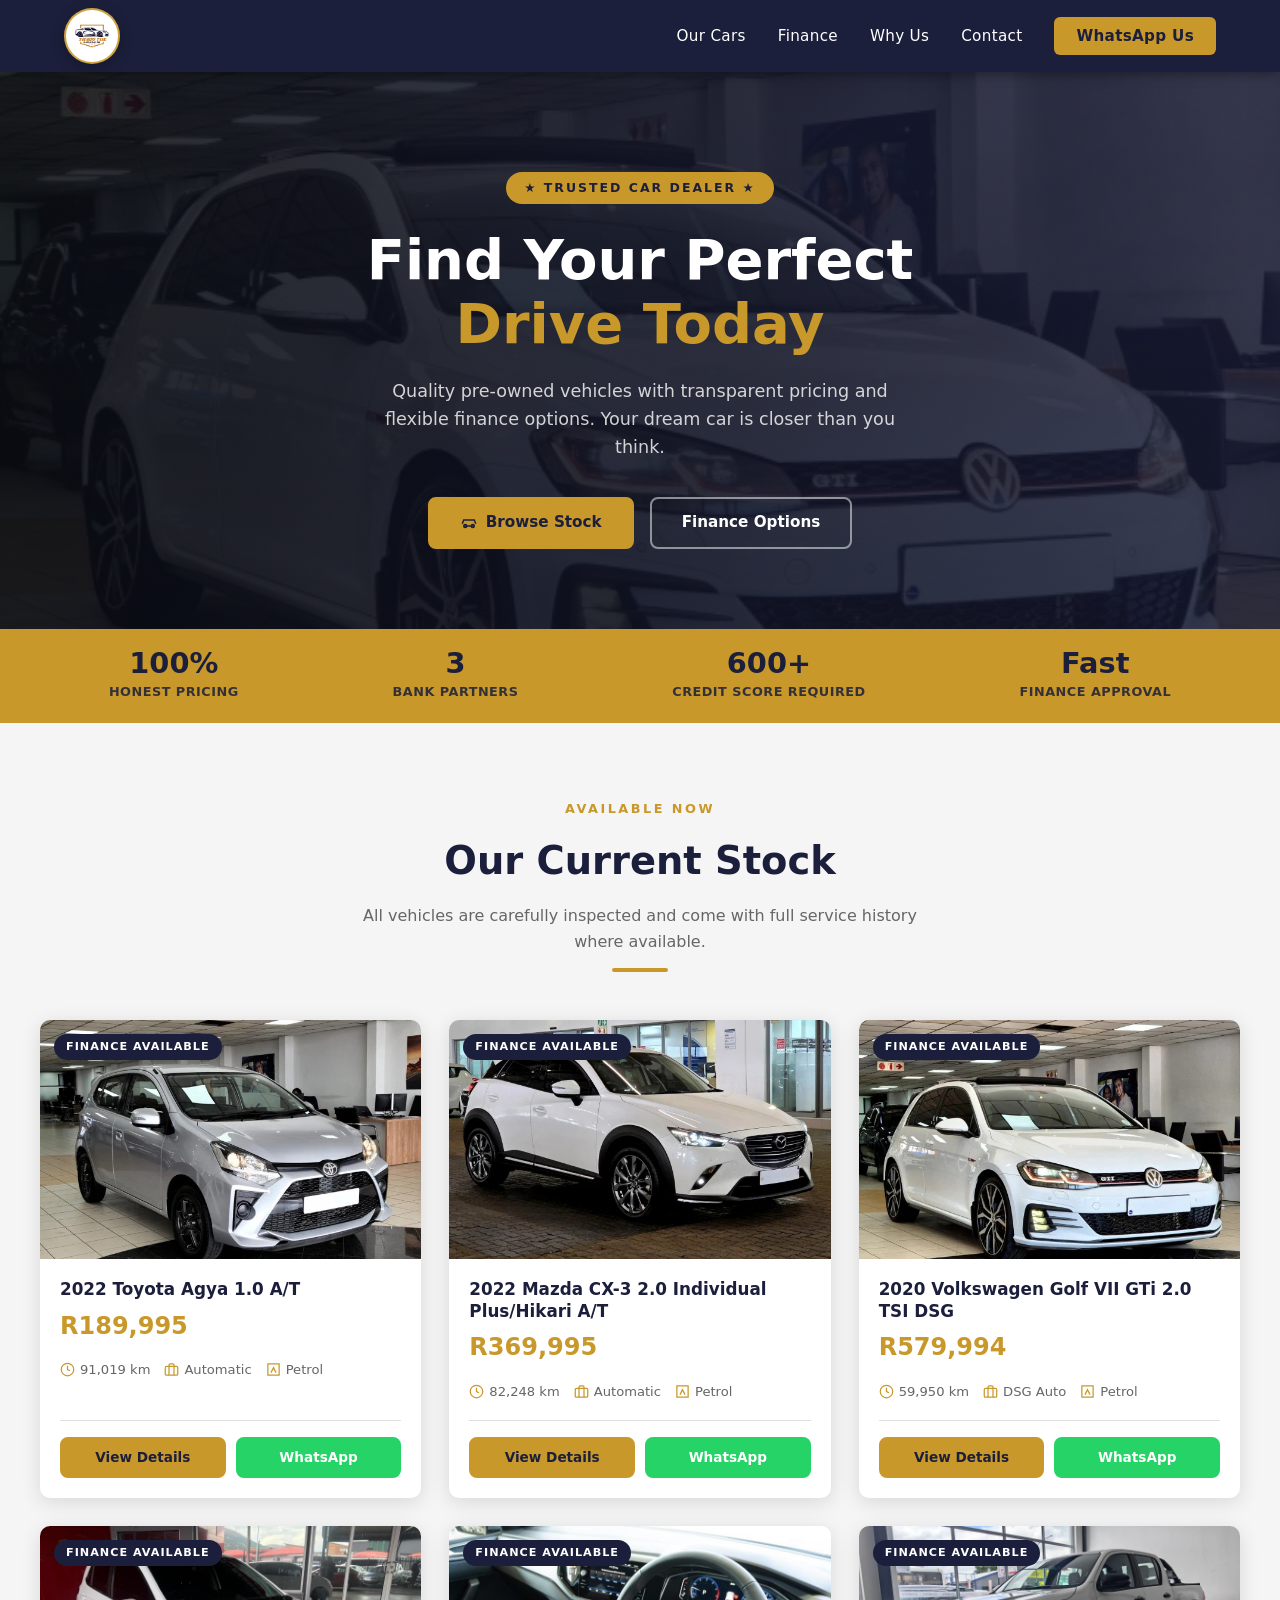
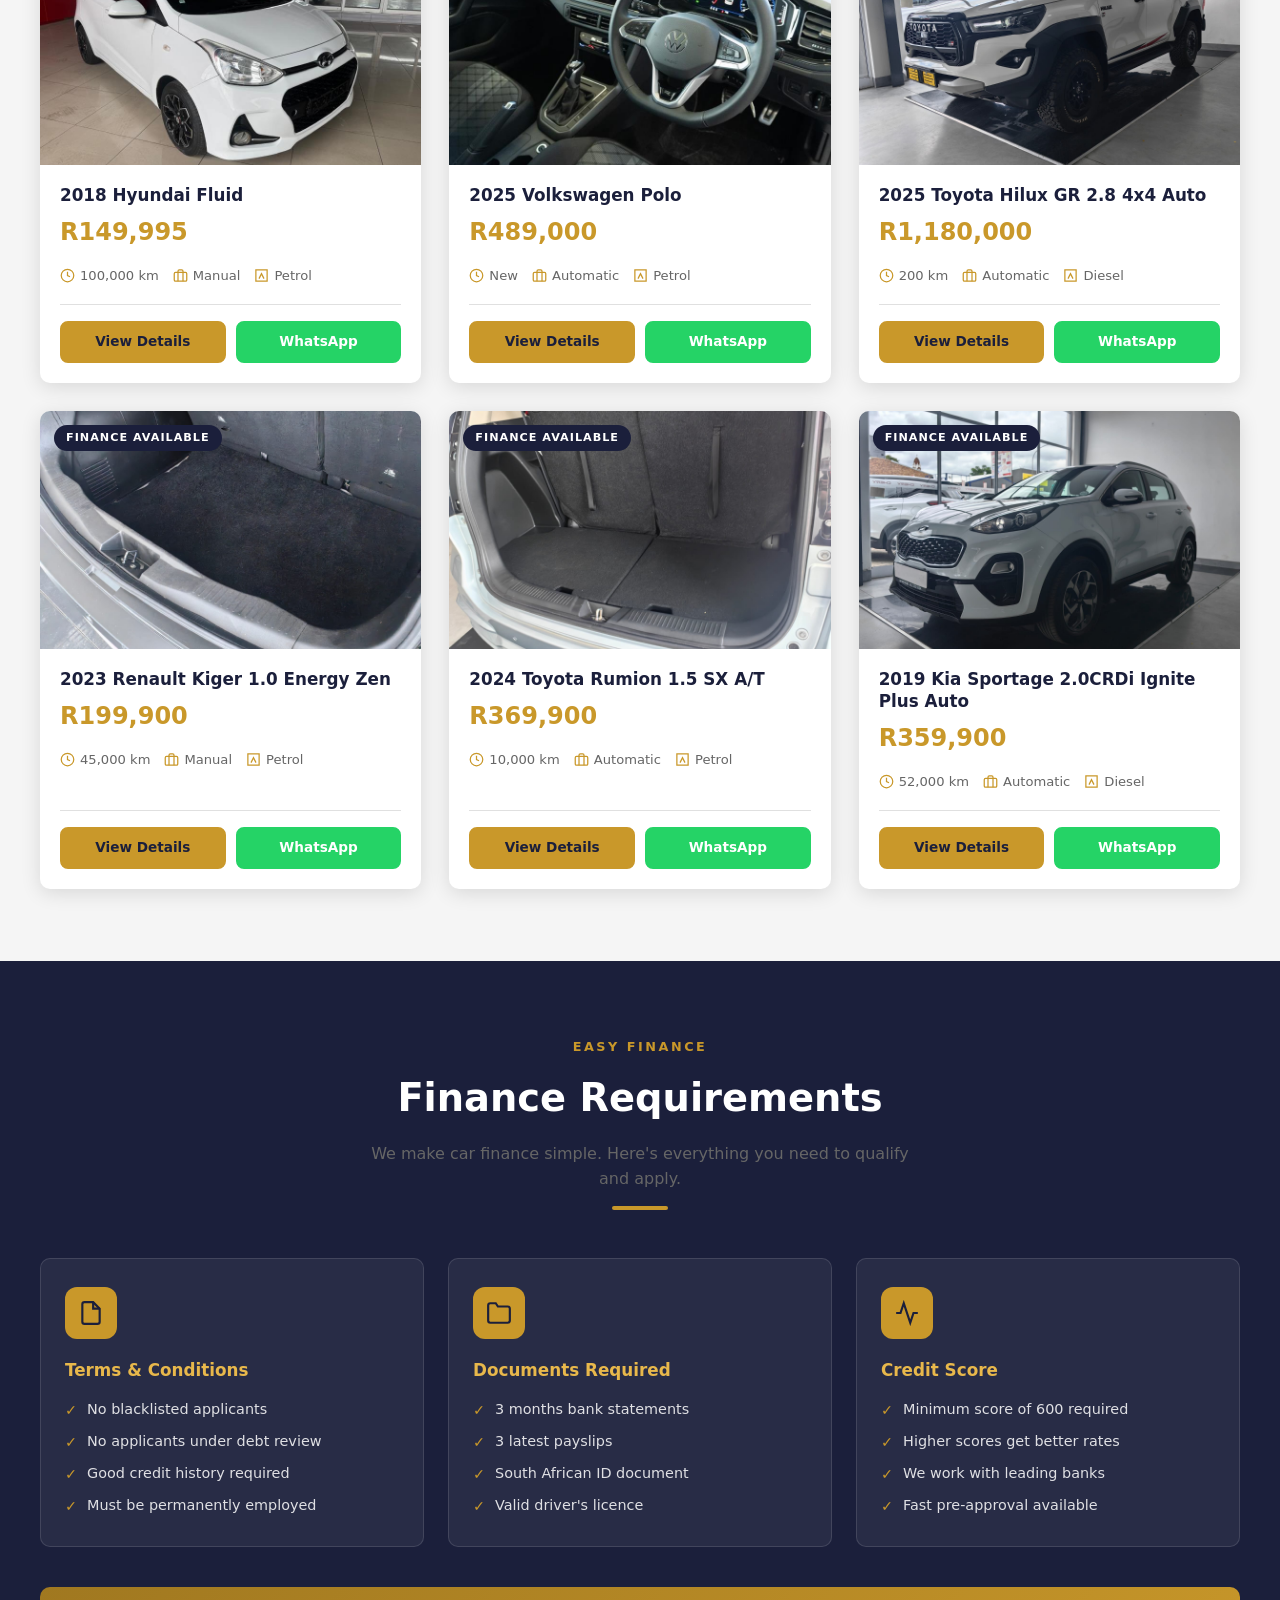
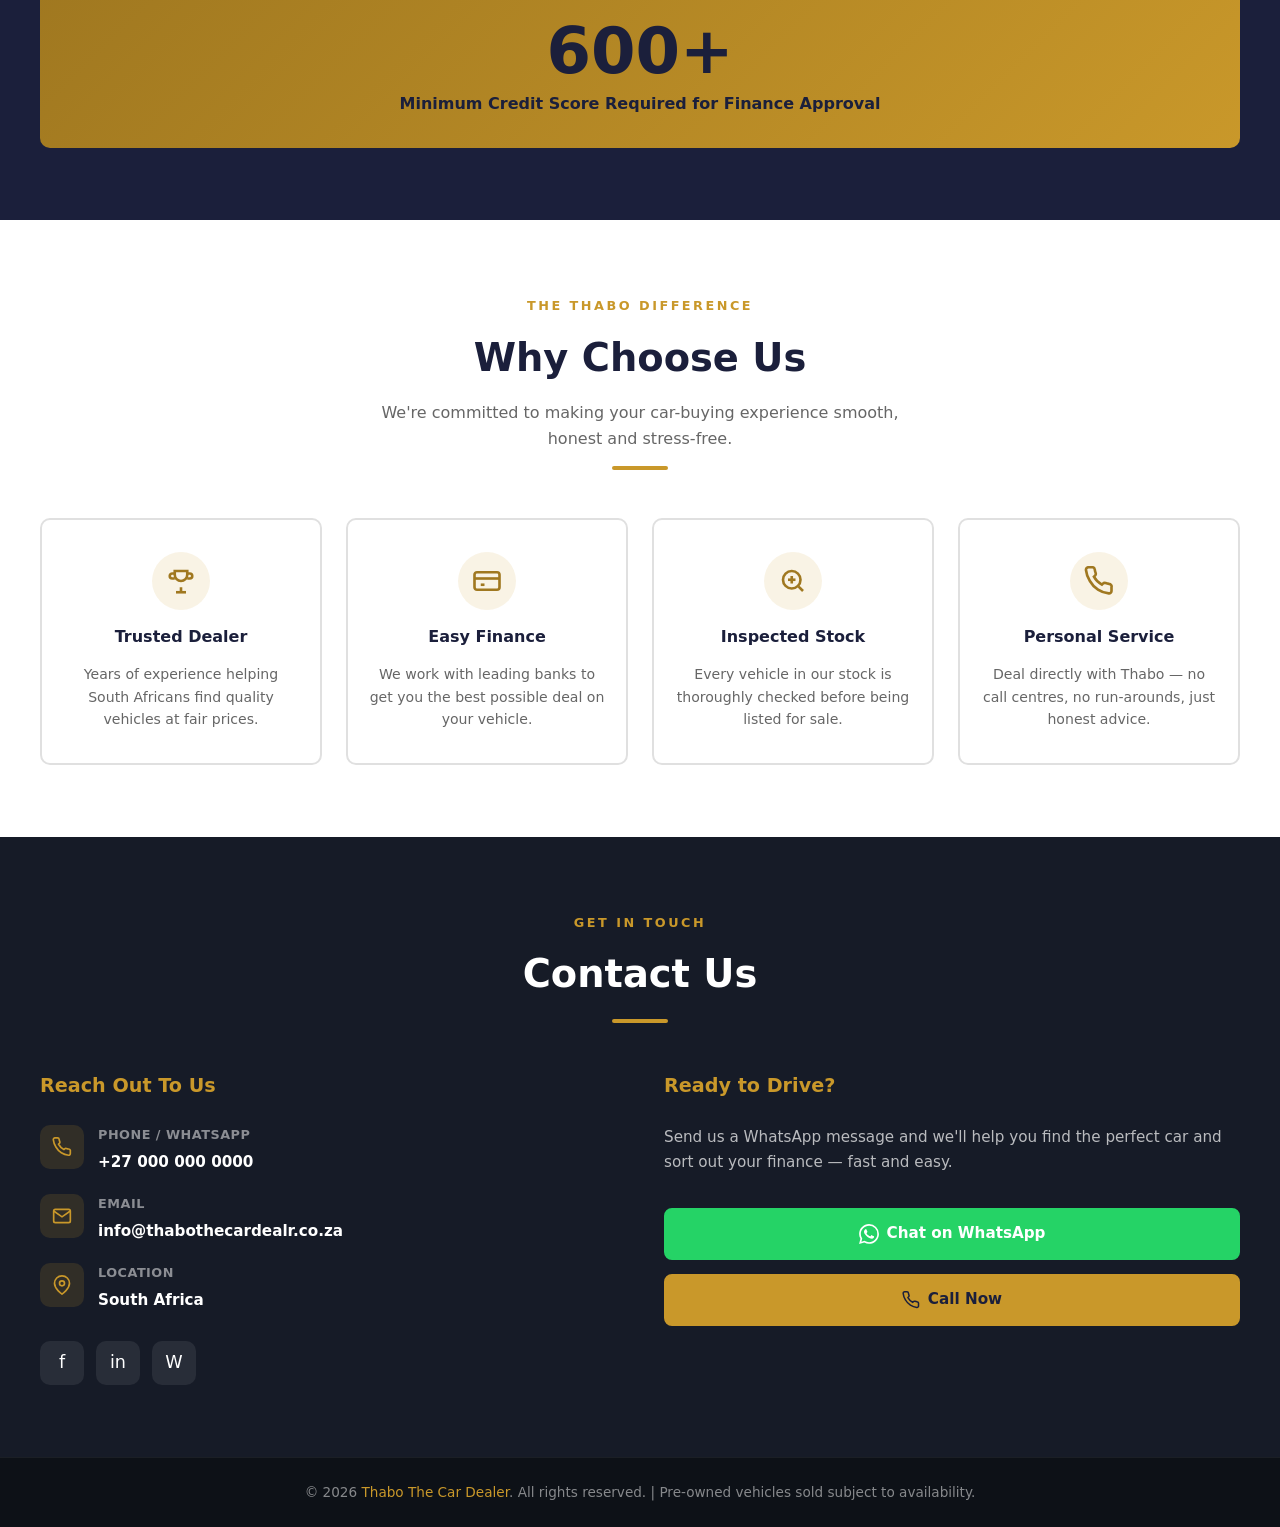
==== index.html @ d34b7463 "commmit new look" ====
<!DOCTYPE html>
<html lang="en">
<head>
  <meta charset="UTF-8" />
  <meta name="viewport" content="width=device-width, initial-scale=1.0" />
  <meta name="description" content="Thabo The Car Dealer — Quality pre-owned vehicles with flexible finance options. Browse our stock and drive away today." />
  <title>Thabo The Car Dealer | Quality Pre-Owned Vehicles</title>
  <link rel="icon" type="image/jpeg" href="images/logo/logo.jpeg" />
  <link rel="stylesheet" href="css/style.css" />
</head>
<body>

  <!-- ═══ HEADER ═══ -->
  <header>
    <div class="nav-inner">
      <a href="index.html" class="nav-logo">
        <img src="images/logo/logo-bg.png" alt="Thabo The Car Dealer Logo" />
      </a>
      <nav>
        <ul class="nav-links" id="navLinks">
          <li><a href="#cars" class="active">Our Cars</a></li>
          <li><a href="#finance">Finance</a></li>
          <li><a href="#why-us">Why Us</a></li>
          <li><a href="#contact">Contact</a></li>
          <li>
            <a href="https://wa.me/27000000000?text=Hi%20Thabo%2C%20I%20am%20interested%20in%20one%20of%20your%20vehicles."
               class="nav-cta" target="_blank" rel="noopener">WhatsApp Us</a>
          </li>
        </ul>
      </nav>
      <button class="hamburger" id="hamburger" aria-label="Open menu">
        <span></span><span></span><span></span>
      </button>
    </div>
  </header>

  <!-- ═══ HERO ═══ -->
  <section class="hero">
    <div class="hero-content">
      <span class="hero-badge">★ Trusted Car Dealer ★</span>
      <h1>Find Your Perfect<br /><span>Drive Today</span></h1>
      <p>Quality pre-owned vehicles with transparent pricing and flexible finance options. Your dream car is closer than you think.</p>
      <div class="hero-actions">
        <a href="#cars" class="btn btn-primary">
          <svg width="18" height="18" fill="none" stroke="currentColor" stroke-width="2" viewBox="0 0 24 24"><path d="M3 13l2-5h14l2 5"/><circle cx="7" cy="16" r="2"/><circle cx="17" cy="16" r="2"/><path d="M5 16h14"/></svg>
          Browse Stock
        </a>
        <a href="#finance" class="btn btn-outline">Finance Options</a>
      </div>
    </div>
  </section>

  <!-- ═══ STATS ═══ -->
  <div class="stats-bar">
    <div class="stats-inner">
      <div class="stat-item">
        <span class="stat-num">100%</span>
        <span class="stat-label">Honest Pricing</span>
      </div>
      <div class="stat-item">
        <span class="stat-num">3</span>
        <span class="stat-label">Bank Partners</span>
      </div>
      <div class="stat-item">
        <span class="stat-num">600+</span>
        <span class="stat-label">Credit Score Required</span>
      </div>
      <div class="stat-item">
        <span class="stat-num">Fast</span>
        <span class="stat-label">Finance Approval</span>
      </div>
    </div>
  </div>

  <!-- ═══ CAR LISTINGS ═══ -->
  <section id="cars">
    <div class="section-inner">
      <div class="section-header">
        <span class="section-tag">Available Now</span>
        <h2>Our Current Stock</h2>
        <p>All vehicles are carefully inspected and come with full service history where available.</p>
        <div class="divider"></div>
      </div>

      <div class="car-grid">

        <!-- ── CARD: Toyota Agya 2022 ── -->
        <article class="car-card">
          <div class="car-card-img">
            <img
              src="images/Toyota agya 1.0/WhatsApp Image 2026-04-16 at 8.24.40 PM.jpeg"
              alt="2022 Toyota Agya 1.0 A/T - Silver"
              loading="lazy"
            />
            <span class="car-badge finance">Finance Available</span>
          </div>
          <div class="car-card-body">
            <h3>2022 Toyota Agya 1.0 A/T</h3>
            <div class="car-price">R189,995</div>
            <div class="car-specs">
              <span class="car-spec">
                <svg width="15" height="15" fill="none" stroke="currentColor" stroke-width="2" viewBox="0 0 24 24"><circle cx="12" cy="12" r="10"/><path d="M12 6v6l4 2"/></svg>
                91,019 km
              </span>
              <span class="car-spec">
                <svg width="15" height="15" fill="none" stroke="currentColor" stroke-width="2" viewBox="0 0 24 24"><rect x="2" y="7" width="20" height="14" rx="2"/><path d="M16 21V5a2 2 0 0 0-2-2h-4a2 2 0 0 0-2 2v16"/></svg>
                Automatic
              </span>
              <span class="car-spec">
                <svg width="15" height="15" fill="none" stroke="currentColor" stroke-width="2" viewBox="0 0 24 24"><path d="M3 3h18v18H3z"/><path d="M8 17l4-8 4 8"/></svg>
                Petrol
              </span>
            </div>
            <div class="car-card-footer">
              <a href="toyota-agya.html" class="btn btn-primary" style="font-size:0.85rem;padding:10px 16px;">View Details</a>
              <a href="https://wa.me/27000000000?text=Hi%20Thabo%2C%20I%20am%20interested%20in%20the%202022%20Toyota%20Agya%201.0%20A%2FT%20for%20R189%2C995."
                 class="btn btn-whatsapp" style="font-size:0.85rem;padding:10px 16px;" target="_blank" rel="noopener">WhatsApp</a>
            </div>
          </div>
        </article>

        <!-- ── CARD: Mazda CX-3 2022 ── -->
        <article class="car-card">
          <div class="car-card-img">
            <img
              src="images/2022 mazda cx-3 2.0/WhatsApp Image 2026-04-16 at 8.24.23 PM.jpeg"
              alt="2022 Mazda CX-3 2.0 Individual Plus/Hikari A/T"
              loading="lazy"
            />
            <span class="car-badge finance">Finance Available</span>
          </div>
          <div class="car-card-body">
            <h3>2022 Mazda CX-3 2.0 Individual Plus/Hikari A/T</h3>
            <div class="car-price">R369,995</div>
            <div class="car-specs">
              <span class="car-spec">
                <svg width="15" height="15" fill="none" stroke="currentColor" stroke-width="2" viewBox="0 0 24 24"><circle cx="12" cy="12" r="10"/><path d="M12 6v6l4 2"/></svg>
                82,248 km
              </span>
              <span class="car-spec">
                <svg width="15" height="15" fill="none" stroke="currentColor" stroke-width="2" viewBox="0 0 24 24"><rect x="2" y="7" width="20" height="14" rx="2"/><path d="M16 21V5a2 2 0 0 0-2-2h-4a2 2 0 0 0-2 2v16"/></svg>
                Automatic
              </span>
              <span class="car-spec">
                <svg width="15" height="15" fill="none" stroke="currentColor" stroke-width="2" viewBox="0 0 24 24"><path d="M3 3h18v18H3z"/><path d="M8 17l4-8 4 8"/></svg>
                Petrol
              </span>
            </div>
            <div class="car-card-footer">
              <a href="mazda-cx3.html" class="btn btn-primary" style="font-size:0.85rem;padding:10px 16px;">View Details</a>
              <a href="https://wa.me/27000000000?text=Hi%20Thabo%2C%20I%20am%20interested%20in%20the%202022%20Mazda%20CX-3%202.0%20Individual%20Plus%2FHikari%20A%2FT%20for%20R369%2C995."
                 class="btn btn-whatsapp" style="font-size:0.85rem;padding:10px 16px;" target="_blank" rel="noopener">WhatsApp</a>
            </div>
          </div>
        </article>

        <!-- ── CARD: VW Golf 7 GTi 2020 ── -->
        <article class="car-card">
          <div class="car-card-img">
            <img
              src="images/2020 volkswagen golf 7 vii gti 2.0 tsi dsg/WhatsApp Image 2026-04-16 at 8.22.28 PM.jpeg"
              alt="2020 Volkswagen Golf 7 GTi 2.0 TSI DSG"
              loading="lazy"
            />
            <span class="car-badge finance">Finance Available</span>
          </div>
          <div class="car-card-body">
            <h3>2020 Volkswagen Golf VII GTi 2.0 TSI DSG</h3>
            <div class="car-price">R579,994</div>
            <div class="car-specs">
              <span class="car-spec">
                <svg width="15" height="15" fill="none" stroke="currentColor" stroke-width="2" viewBox="0 0 24 24"><circle cx="12" cy="12" r="10"/><path d="M12 6v6l4 2"/></svg>
                59,950 km
              </span>
              <span class="car-spec">
                <svg width="15" height="15" fill="none" stroke="currentColor" stroke-width="2" viewBox="0 0 24 24"><rect x="2" y="7" width="20" height="14" rx="2"/><path d="M16 21V5a2 2 0 0 0-2-2h-4a2 2 0 0 0-2 2v16"/></svg>
                DSG Auto
              </span>
              <span class="car-spec">
                <svg width="15" height="15" fill="none" stroke="currentColor" stroke-width="2" viewBox="0 0 24 24"><path d="M3 3h18v18H3z"/><path d="M8 17l4-8 4 8"/></svg>
                Petrol
              </span>
            </div>
            <div class="car-card-footer">
              <a href="vw-golf7.html" class="btn btn-primary" style="font-size:0.85rem;padding:10px 16px;">View Details</a>
              <a href="https://wa.me/27000000000?text=Hi%20Thabo%2C%20I%20am%20interested%20in%20the%202020%20Volkswagen%20Golf%20VII%20GTi%202.0%20TSI%20DSG%20for%20R579%2C994."
                 class="btn btn-whatsapp" style="font-size:0.85rem;padding:10px 16px;" target="_blank" rel="noopener">WhatsApp</a>
            </div>
          </div>
        </article>

        <!-- ── CARD: Hyundai Fluid 2018 ── -->
        <article class="car-card">
          <div class="car-card-img">
            <img
              src="images/2018 Hyunadai Fluid/WhatsApp Image 2026-04-16 at 8.21.33 PM.jpeg"
              alt="2018 Hyundai Fluid"
              loading="lazy"
            />
            <span class="car-badge finance">Finance Available</span>
          </div>
          <div class="car-card-body">
            <h3>2018 Hyundai Fluid</h3>
            <div class="car-price">R149,995</div>
            <div class="car-specs">
              <span class="car-spec">
                <svg width="15" height="15" fill="none" stroke="currentColor" stroke-width="2" viewBox="0 0 24 24"><circle cx="12" cy="12" r="10"/><path d="M12 6v6l4 2"/></svg>
                100,000 km
              </span>
              <span class="car-spec">
                <svg width="15" height="15" fill="none" stroke="currentColor" stroke-width="2" viewBox="0 0 24 24"><rect x="2" y="7" width="20" height="14" rx="2"/><path d="M16 21V5a2 2 0 0 0-2-2h-4a2 2 0 0 0-2 2v16"/></svg>
                Manual
              </span>
              <span class="car-spec">
                <svg width="15" height="15" fill="none" stroke="currentColor" stroke-width="2" viewBox="0 0 24 24"><path d="M3 3h18v18H3z"/><path d="M8 17l4-8 4 8"/></svg>
                Petrol
              </span>
            </div>
            <div class="car-card-footer">
              <a href="hyundai-fluid.html" class="btn btn-primary" style="font-size:0.85rem;padding:10px 16px;">View Details</a>
              <a href="https://wa.me/27000000000?text=Hi%20Thabo%2C%20I%20am%20interested%20in%20the%202018%20Hyundai%20Fluid%20for%20R149%2C995."
                 class="btn btn-whatsapp" style="font-size:0.85rem;padding:10px 16px;" target="_blank" rel="noopener">WhatsApp</a>
            </div>
          </div>
        </article>

        <!-- ── CARD: Volkswagen Polo 2025 ── -->
        <article class="car-card">
          <div class="car-card-img">
            <img
              src="images/polo 2025/WhatsApp Image 2026-04-16 at 8.19.35 PM.jpeg"
              alt="2025 Volkswagen Polo - New"
              loading="lazy"
            />
            <span class="car-badge finance">Finance Available</span>
          </div>
          <div class="car-card-body">
            <h3>2025 Volkswagen Polo</h3>
            <div class="car-price">R489,000</div>
            <div class="car-specs">
              <span class="car-spec">
                <svg width="15" height="15" fill="none" stroke="currentColor" stroke-width="2" viewBox="0 0 24 24"><circle cx="12" cy="12" r="10"/><path d="M12 6v6l4 2"/></svg>
                New
              </span>
              <span class="car-spec">
                <svg width="15" height="15" fill="none" stroke="currentColor" stroke-width="2" viewBox="0 0 24 24"><rect x="2" y="7" width="20" height="14" rx="2"/><path d="M16 21V5a2 2 0 0 0-2-2h-4a2 2 0 0 0-2 2v16"/></svg>
                Automatic
              </span>
              <span class="car-spec">
                <svg width="15" height="15" fill="none" stroke="currentColor" stroke-width="2" viewBox="0 0 24 24"><path d="M3 3h18v18H3z"/><path d="M8 17l4-8 4 8"/></svg>
                Petrol
              </span>
            </div>
            <div class="car-card-footer">
              <a href="polo-2025.html" class="btn btn-primary" style="font-size:0.85rem;padding:10px 16px;">View Details</a>
              <a href="https://wa.me/27000000000?text=Hi%20Thabo%2C%20I%20am%20interested%20in%20the%202025%20Volkswagen%20Polo%20for%20R489%2C000."
                 class="btn btn-whatsapp" style="font-size:0.85rem;padding:10px 16px;" target="_blank" rel="noopener">WhatsApp</a>
            </div>
          </div>
        </article>

        <!-- ── CARD: Toyota Hilux GR 2025 ── -->
        <article class="car-card">
          <div class="car-card-img">
            <img
              src="images/Hilux GR 2.8 4x4 auto/WhatsApp Image 2026-04-16 at 8.18.43 PM.jpeg"
              alt="2025 Toyota Hilux GR 2.8 4x4 Auto"
              loading="lazy"
            />
            <span class="car-badge finance">Finance Available</span>
          </div>
          <div class="car-card-body">
            <h3>2025 Toyota Hilux GR 2.8 4x4 Auto</h3>
            <div class="car-price">R1,180,000</div>
            <div class="car-specs">
              <span class="car-spec">
                <svg width="15" height="15" fill="none" stroke="currentColor" stroke-width="2" viewBox="0 0 24 24"><circle cx="12" cy="12" r="10"/><path d="M12 6v6l4 2"/></svg>
                200 km
              </span>
              <span class="car-spec">
                <svg width="15" height="15" fill="none" stroke="currentColor" stroke-width="2" viewBox="0 0 24 24"><rect x="2" y="7" width="20" height="14" rx="2"/><path d="M16 21V5a2 2 0 0 0-2-2h-4a2 2 0 0 0-2 2v16"/></svg>
                Automatic
              </span>
              <span class="car-spec">
                <svg width="15" height="15" fill="none" stroke="currentColor" stroke-width="2" viewBox="0 0 24 24"><path d="M3 3h18v18H3z"/><path d="M8 17l4-8 4 8"/></svg>
                Diesel
              </span>
            </div>
            <div class="car-card-footer">
              <a href="toyota-hilux-gr.html" class="btn btn-primary" style="font-size:0.85rem;padding:10px 16px;">View Details</a>
              <a href="https://wa.me/27000000000?text=Hi%20Thabo%2C%20I%20am%20interested%20in%20the%202025%20Toyota%20Hilux%20GR%202.8%204x4%20Auto%20for%20R1%2C180%2C000."
                 class="btn btn-whatsapp" style="font-size:0.85rem;padding:10px 16px;" target="_blank" rel="noopener">WhatsApp</a>
            </div>
          </div>
        </article>

        <!-- ── CARD: Renault Kiger 2023 ── -->
        <article class="car-card">
          <div class="car-card-img">
            <img
              src="images/2023 renault kiger 1.0 energy/WhatsApp Image 2026-04-16 at 8.18.10 PM.jpeg"
              alt="2023 Renault Kiger 1.0 Energy Zen"
              loading="lazy"
            />
            <span class="car-badge finance">Finance Available</span>
          </div>
          <div class="car-card-body">
            <h3>2023 Renault Kiger 1.0 Energy Zen</h3>
            <div class="car-price">R199,900</div>
            <div class="car-specs">
              <span class="car-spec">
                <svg width="15" height="15" fill="none" stroke="currentColor" stroke-width="2" viewBox="0 0 24 24"><circle cx="12" cy="12" r="10"/><path d="M12 6v6l4 2"/></svg>
                45,000 km
              </span>
              <span class="car-spec">
                <svg width="15" height="15" fill="none" stroke="currentColor" stroke-width="2" viewBox="0 0 24 24"><rect x="2" y="7" width="20" height="14" rx="2"/><path d="M16 21V5a2 2 0 0 0-2-2h-4a2 2 0 0 0-2 2v16"/></svg>
                Manual
              </span>
              <span class="car-spec">
                <svg width="15" height="15" fill="none" stroke="currentColor" stroke-width="2" viewBox="0 0 24 24"><path d="M3 3h18v18H3z"/><path d="M8 17l4-8 4 8"/></svg>
                Petrol
              </span>
            </div>
            <div class="car-card-footer">
              <a href="renault-kiger.html" class="btn btn-primary" style="font-size:0.85rem;padding:10px 16px;">View Details</a>
              <a href="https://wa.me/27000000000?text=Hi%20Thabo%2C%20I%20am%20interested%20in%20the%202023%20Renault%20Kiger%201.0%20Energy%20Zen%20for%20R199%2C900."
                 class="btn btn-whatsapp" style="font-size:0.85rem;padding:10px 16px;" target="_blank" rel="noopener">WhatsApp</a>
            </div>
          </div>
        </article>

        <!-- ── CARD: Toyota Rumion 2024 ── -->
        <article class="car-card">
          <div class="car-card-img">
            <img
              src="images/2024 toyota rumion 1.5/WhatsApp Image 2026-04-16 at 8.17.28 PM.jpeg"
              alt="2024 Toyota Rumion 1.5 SX A/T"
              loading="lazy"
            />
            <span class="car-badge finance">Finance Available</span>
          </div>
          <div class="car-card-body">
            <h3>2024 Toyota Rumion 1.5 SX A/T</h3>
            <div class="car-price">R369,900</div>
            <div class="car-specs">
              <span class="car-spec">
                <svg width="15" height="15" fill="none" stroke="currentColor" stroke-width="2" viewBox="0 0 24 24"><circle cx="12" cy="12" r="10"/><path d="M12 6v6l4 2"/></svg>
                10,000 km
              </span>
              <span class="car-spec">
                <svg width="15" height="15" fill="none" stroke="currentColor" stroke-width="2" viewBox="0 0 24 24"><rect x="2" y="7" width="20" height="14" rx="2"/><path d="M16 21V5a2 2 0 0 0-2-2h-4a2 2 0 0 0-2 2v16"/></svg>
                Automatic
              </span>
              <span class="car-spec">
                <svg width="15" height="15" fill="none" stroke="currentColor" stroke-width="2" viewBox="0 0 24 24"><path d="M3 3h18v18H3z"/><path d="M8 17l4-8 4 8"/></svg>
                Petrol
              </span>
            </div>
            <div class="car-card-footer">
              <a href="toyota-rumion.html" class="btn btn-primary" style="font-size:0.85rem;padding:10px 16px;">View Details</a>
              <a href="https://wa.me/27000000000?text=Hi%20Thabo%2C%20I%20am%20interested%20in%20the%202024%20Toyota%20Rumion%201.5%20SX%20A%2FT%20for%20R369%2C900."
                 class="btn btn-whatsapp" style="font-size:0.85rem;padding:10px 16px;" target="_blank" rel="noopener">WhatsApp</a>
            </div>
          </div>
        </article>

        <!-- ── CARD: Kia Sportage 2019 ── -->
        <article class="car-card">
          <div class="car-card-img">
            <img
              src="images/2019 kia sportage 2.0/WhatsApp Image 2026-04-16 at 8.17.04 PM.jpeg"
              alt="2019 Kia Sportage 2.0CRDi Ignite Plus Auto"
              loading="lazy"
            />
            <span class="car-badge finance">Finance Available</span>
          </div>
          <div class="car-card-body">
            <h3>2019 Kia Sportage 2.0CRDi Ignite Plus Auto</h3>
            <div class="car-price">R359,900</div>
            <div class="car-specs">
              <span class="car-spec">
                <svg width="15" height="15" fill="none" stroke="currentColor" stroke-width="2" viewBox="0 0 24 24"><circle cx="12" cy="12" r="10"/><path d="M12 6v6l4 2"/></svg>
                52,000 km
              </span>
              <span class="car-spec">
                <svg width="15" height="15" fill="none" stroke="currentColor" stroke-width="2" viewBox="0 0 24 24"><rect x="2" y="7" width="20" height="14" rx="2"/><path d="M16 21V5a2 2 0 0 0-2-2h-4a2 2 0 0 0-2 2v16"/></svg>
                Automatic
              </span>
              <span class="car-spec">
                <svg width="15" height="15" fill="none" stroke="currentColor" stroke-width="2" viewBox="0 0 24 24"><path d="M3 3h18v18H3z"/><path d="M8 17l4-8 4 8"/></svg>
                Diesel
              </span>
            </div>
            <div class="car-card-footer">
              <a href="kia-sportage.html" class="btn btn-primary" style="font-size:0.85rem;padding:10px 16px;">View Details</a>
              <a href="https://wa.me/27000000000?text=Hi%20Thabo%2C%20I%20am%20interested%20in%20the%202019%20Kia%20Sportage%202.0CRDi%20Ignite%20Plus%20Auto%20for%20R359%2C900."
                 class="btn btn-whatsapp" style="font-size:0.85rem;padding:10px 16px;" target="_blank" rel="noopener">WhatsApp</a>
            </div>
          </div>
        </article>

        <!-- ── ADD MORE CAR CARDS HERE ── -->
        <!-- Duplicate the article block above and replace with new car info and image folder -->

      </div>
    </div>
  </section>

  <!-- ═══ FINANCE SECTION ═══ -->
  <section id="finance">
    <div class="section-inner">
      <div class="section-header">
        <span class="section-tag">Easy Finance</span>
        <h2>Finance Requirements</h2>
        <p>We make car finance simple. Here's everything you need to qualify and apply.</p>
        <div class="divider"></div>
      </div>

      <div class="finance-grid">

        <!-- Terms & Conditions -->
        <div class="finance-card">
          <div class="finance-icon">
            <svg width="26" height="26" fill="none" stroke="currentColor" stroke-width="2" viewBox="0 0 24 24">
              <path d="M14 2H6a2 2 0 0 0-2 2v16a2 2 0 0 0 2 2h12a2 2 0 0 0 2-2V8z"/><polyline points="14 2 14 8 20 8"/>
            </svg>
          </div>
          <h3>Terms &amp; Conditions</h3>
          <ul>
            <li>No blacklisted applicants</li>
            <li>No applicants under debt review</li>
            <li>Good credit history required</li>
            <li>Must be permanently employed</li>
          </ul>
        </div>

        <!-- Required Documents -->
        <div class="finance-card">
          <div class="finance-icon">
            <svg width="26" height="26" fill="none" stroke="currentColor" stroke-width="2" viewBox="0 0 24 24">
              <path d="M22 19a2 2 0 0 1-2 2H4a2 2 0 0 1-2-2V5a2 2 0 0 1 2-2h5l2 3h9a2 2 0 0 1 2 2z"/>
            </svg>
          </div>
          <h3>Documents Required</h3>
          <ul>
            <li>3 months bank statements</li>
            <li>3 latest payslips</li>
            <li>South African ID document</li>
            <li>Valid driver's licence</li>
          </ul>
        </div>

        <!-- Credit Score Info -->
        <div class="finance-card">
          <div class="finance-icon">
            <svg width="26" height="26" fill="none" stroke="currentColor" stroke-width="2" viewBox="0 0 24 24">
              <polyline points="22 12 18 12 15 21 9 3 6 12 2 12"/>
            </svg>
          </div>
          <h3>Credit Score</h3>
          <ul>
            <li>Minimum score of 600 required</li>
            <li>Higher scores get better rates</li>
            <li>We work with leading banks</li>
            <li>Fast pre-approval available</li>
          </ul>
        </div>

      </div>

      <!-- Credit Score Highlight -->
      <div class="credit-highlight">
        <span class="credit-score">600+</span>
        <p>Minimum Credit Score Required for Finance Approval</p>
      </div>
    </div>
  </section>

  <!-- ═══ WHY US ═══ -->
  <section id="why-us">
    <div class="section-inner">
      <div class="section-header">
        <span class="section-tag">The Thabo Difference</span>
        <h2>Why Choose Us</h2>
        <p>We're committed to making your car-buying experience smooth, honest and stress-free.</p>
        <div class="divider"></div>
      </div>
      <div class="why-grid">
        <div class="why-item">
          <span class="why-icon">
            <svg fill="none" stroke="currentColor" viewBox="0 0 24 24" aria-hidden="true"><path d="M8 21h8"/><path d="M12 17v4"/><path d="M7 4h10v3a5 5 0 0 1-10 0z"/><path d="M7 6H5a2 2 0 0 0 0 4h2"/><path d="M17 6h2a2 2 0 0 1 0 4h-2"/></svg>
          </span>
          <h3>Trusted Dealer</h3>
          <p>Years of experience helping South Africans find quality vehicles at fair prices.</p>
        </div>
        <div class="why-item">
          <span class="why-icon">
            <svg fill="none" stroke="currentColor" viewBox="0 0 24 24" aria-hidden="true"><rect x="2" y="5" width="20" height="14" rx="2"/><path d="M2 10h20"/><path d="M7 15h3"/></svg>
          </span>
          <h3>Easy Finance</h3>
          <p>We work with leading banks to get you the best possible deal on your vehicle.</p>
        </div>
        <div class="why-item">
          <span class="why-icon">
            <svg fill="none" stroke="currentColor" viewBox="0 0 24 24" aria-hidden="true"><circle cx="11" cy="11" r="7"/><path d="m20 20-3.5-3.5"/><path d="M11 8v6"/><path d="M8 11h6"/></svg>
          </span>
          <h3>Inspected Stock</h3>
          <p>Every vehicle in our stock is thoroughly checked before being listed for sale.</p>
        </div>
        <div class="why-item">
          <span class="why-icon">
            <svg fill="none" stroke="currentColor" viewBox="0 0 24 24" aria-hidden="true"><path d="M22 16.92v3a2 2 0 0 1-2.18 2 19.79 19.79 0 0 1-8.63-3.07A19.5 19.5 0 0 1 4.69 12 19.79 19.79 0 0 1 1.61 3.4 2 2 0 0 1 3.6 1h3a2 2 0 0 1 2 1.72c.13.97.37 1.91.7 2.81a2 2 0 0 1-.45 2.11l-.94.94a16 16 0 0 0 6.38 6.38l.87-.87a2 2 0 0 1 2.11-.45c.9.34 1.84.57 2.81.7A2 2 0 0 1 22 16.92z"/></svg>
          </span>
          <h3>Personal Service</h3>
          <p>Deal directly with Thabo — no call centres, no run-arounds, just honest advice.</p>
        </div>
      </div>
    </div>
  </section>

  <!-- ═══ CONTACT ═══ -->
  <section id="contact">
    <div class="section-inner">
      <div class="section-header">
        <span class="section-tag">Get In Touch</span>
        <h2>Contact Us</h2>
        <div class="divider"></div>
      </div>

      <div class="contact-grid">
        <div class="contact-info">
          <h3>Reach Out To Us</h3>

          <div class="contact-item">
            <div class="contact-item-icon">
              <svg width="20" height="20" fill="none" stroke="currentColor" stroke-width="2" viewBox="0 0 24 24">
                <path d="M22 16.92v3a2 2 0 0 1-2.18 2 19.79 19.79 0 0 1-8.63-3.07A19.5 19.5 0 0 1 4.69 12 19.79 19.79 0 0 1 1.61 3.4 2 2 0 0 1 3.6 1h3a2 2 0 0 1 2 1.72c.127.96.361 1.903.7 2.81a2 2 0 0 1-.45 2.11L7.91 8.69a16 16 0 0 0 6.38 6.38l.87-.87a2 2 0 0 1 2.11-.45c.907.339 1.85.573 2.81.7A2 2 0 0 1 22 16.92z"/>
              </svg>
            </div>
            <div class="contact-item-text">
              <span>Phone / WhatsApp</span>
              <strong>+27 000 000 0000</strong>
            </div>
          </div>

          <div class="contact-item">
            <div class="contact-item-icon">
              <svg width="20" height="20" fill="none" stroke="currentColor" stroke-width="2" viewBox="0 0 24 24">
                <path d="M4 4h16c1.1 0 2 .9 2 2v12c0 1.1-.9 2-2 2H4c-1.1 0-2-.9-2-2V6c0-1.1.9-2 2-2z"/><polyline points="22,6 12,13 2,6"/>
              </svg>
            </div>
            <div class="contact-item-text">
              <span>Email</span>
              <strong>info@thabothecardealr.co.za</strong>
            </div>
          </div>

          <div class="contact-item">
            <div class="contact-item-icon">
              <svg width="20" height="20" fill="none" stroke="currentColor" stroke-width="2" viewBox="0 0 24 24">
                <path d="M21 10c0 7-9 13-9 13s-9-6-9-13a9 9 0 0 1 18 0z"/><circle cx="12" cy="10" r="3"/>
              </svg>
            </div>
            <div class="contact-item-text">
              <span>Location</span>
              <strong>South Africa</strong>
            </div>
          </div>

          <div class="social-links">
            <a href="#" class="social-link" aria-label="Facebook">f</a>
            <a href="#" class="social-link" aria-label="Instagram">in</a>
            <a href="https://wa.me/27000000000" class="social-link" target="_blank" rel="noopener" aria-label="WhatsApp">W</a>
          </div>
        </div>

        <div class="contact-cta">
          <h3>Ready to Drive?</h3>
          <p>Send us a WhatsApp message and we'll help you find the perfect car and sort out your finance — fast and easy.</p>
          <a href="https://wa.me/27000000000?text=Hi%20Thabo%2C%20I%20am%20interested%20in%20one%20of%20your%20vehicles."
             class="btn btn-whatsapp" target="_blank" rel="noopener">
            <svg width="20" height="20" fill="currentColor" viewBox="0 0 24 24">
              <path d="M17.472 14.382c-.297-.149-1.758-.867-2.03-.967-.273-.099-.471-.148-.67.15-.197.297-.767.966-.94 1.164-.173.199-.347.223-.644.075-.297-.15-1.255-.463-2.39-1.475-.883-.788-1.48-1.761-1.653-2.059-.173-.297-.018-.458.13-.606.134-.133.298-.347.446-.52.149-.174.198-.298.298-.497.099-.198.05-.371-.025-.52-.075-.149-.669-1.612-.916-2.207-.242-.579-.487-.5-.669-.51-.173-.008-.371-.01-.57-.01-.198 0-.52.074-.792.372-.272.297-1.04 1.016-1.04 2.479 0 1.462 1.065 2.875 1.213 3.074.149.198 2.096 3.2 5.077 4.487.709.306 1.262.489 1.694.625.712.227 1.36.195 1.871.118.571-.085 1.758-.719 2.006-1.413.248-.694.248-1.289.173-1.413-.074-.124-.272-.198-.57-.347m-5.421 7.403h-.004a9.87 9.87 0 0 1-5.031-1.378l-.361-.214-3.741.982.998-3.648-.235-.374a9.86 9.86 0 0 1-1.51-5.26c.001-5.45 4.436-9.884 9.888-9.884 2.64 0 5.122 1.03 6.988 2.898a9.825 9.825 0 0 1 2.893 6.994c-.003 5.45-4.437 9.884-9.885 9.884m8.413-18.297A11.815 11.815 0 0 0 12.05 0C5.495 0 .16 5.335.157 11.892c0 2.096.547 4.142 1.588 5.945L.057 24l6.305-1.654a11.882 11.882 0 0 0 5.683 1.448h.005c6.554 0 11.89-5.335 11.893-11.893a11.821 11.821 0 0 0-3.48-8.413Z"/>
            </svg>
            Chat on WhatsApp
          </a>
          <a href="tel:+27000000000" class="btn btn-primary">
            <svg width="18" height="18" fill="none" stroke="currentColor" stroke-width="2" viewBox="0 0 24 24">
              <path d="M22 16.92v3a2 2 0 0 1-2.18 2 19.79 19.79 0 0 1-8.63-3.07A19.5 19.5 0 0 1 4.69 12 19.79 19.79 0 0 1 1.61 3.4 2 2 0 0 1 3.6 1h3a2 2 0 0 1 2 1.72c.127.96.361 1.903.7 2.81a2 2 0 0 1-.45 2.11L7.91 8.69a16 16 0 0 0 6.38 6.38l.87-.87a2 2 0 0 1 2.11-.45c.907.339 1.85.573 2.81.7A2 2 0 0 1 22 16.92z"/>
            </svg>
            Call Now
          </a>
        </div>
      </div>
    </div>
  </section>

  <!-- ═══ FOOTER ═══ -->
  <footer>
    <p>&copy; 2026 <span>Thabo The Car Dealer</span>. All rights reserved. | Pre-owned vehicles sold subject to availability.</p>
  </footer>

  <script src="js/main.js"></script>
</body>
</html>
---- css/style.css ----
/* === THABO THE CAR DEALER — STYLESHEET === */

:root {
  --gold: #C9982A;
  --gold-light: #E8B84B;
  --gold-dark: #A07820;
  --navy: #1B1F3B;
  --dark: #0D1117;
  --dark-2: #161B27;
  --light: #F5F5F5;
  --white: #FFFFFF;
  --text: #222222;
  --text-muted: #666666;
  --border: #E0E0E0;
  --success: #28A745;
  --radius: 10px;
  --shadow: 0 4px 20px rgba(0, 0, 0, 0.12);
  --shadow-hover: 0 8px 32px rgba(0, 0, 0, 0.2);
  --transition: all 0.3s ease;
}

*, *::before, *::after { box-sizing: border-box; margin: 0; padding: 0; }

html { scroll-behavior: smooth; overflow-x: hidden; }

body {
  font-family: 'Segoe UI', system-ui, -apple-system, sans-serif;
  background: var(--light);
  color: var(--text);
  line-height: 1.6;
  overflow-x: hidden;
  padding-top: 72px;
}

a { text-decoration: none; color: inherit; }
img { max-width: 100%; display: block; }
ul { list-style: none; }

/* ─── HEADER / NAV ─── */
header {
  position: fixed;
  top: 0;
  left: 0;
  width: 100%;
  z-index: 1000;
  background: var(--navy);
  box-shadow: 0 2px 12px rgba(0,0,0,0.4);
  transition: background 0.25s ease, box-shadow 0.25s ease;
}

header.scrolled {
  background: rgba(27, 31, 59, 0.94);
  box-shadow: 0 8px 24px rgba(0, 0, 0, 0.25);
  backdrop-filter: blur(8px);
}

.nav-inner {
  max-width: 1200px;
  margin: 0 auto;
  padding: 0 24px;
  display: flex;
  align-items: center;
  justify-content: space-between;
  height: 72px;
  transition: height 0.25s ease;
}

header.scrolled .nav-inner { height: 64px; }

.nav-logo {
  width: 56px;
  height: 56px;
  border-radius: 50%;
  background: #FFFFFF;
  border: 2px solid rgba(201, 152, 42, 0.9);
  box-shadow: 0 4px 14px rgba(0, 0, 0, 0.25);
  display: inline-flex;
  align-items: center;
  justify-content: center;
  overflow: hidden;
  transition: width 0.25s ease, height 0.25s ease, box-shadow 0.25s ease;
}

.nav-logo img {
  width: 88%;
  height: 88%;
  object-fit: contain;
}

header.scrolled .nav-logo {
  width: 50px;
  height: 50px;
  box-shadow: 0 3px 12px rgba(0, 0, 0, 0.22);
}

.nav-links {
  display: flex;
  align-items: center;
  gap: 32px;
}

.nav-links a {
  color: var(--white);
  font-size: 0.95rem;
  font-weight: 500;
  letter-spacing: 0.3px;
  transition: var(--transition);
  padding: 4px 0;
  border-bottom: 2px solid transparent;
}

.nav-links a:hover,
.nav-links a.active {
  color: var(--gold);
  border-bottom-color: var(--gold);
}

.nav-cta {
  background: var(--gold);
  color: var(--navy) !important;
  padding: 10px 22px !important;
  border-radius: 6px;
  font-weight: 700 !important;
  border-bottom: none !important;
  transition: var(--transition);
}

.nav-cta:hover {
  background: var(--gold-light) !important;
  color: var(--navy) !important;
  border-bottom: none !important;
}

.hamburger {
  display: none;
  flex-direction: column;
  gap: 5px;
  cursor: pointer;
  padding: 4px;
  background: none;
  border: none;
}

.hamburger span {
  display: block;
  width: 26px;
  height: 3px;
  background: var(--white);
  border-radius: 2px;
  transition: var(--transition);
}

.hamburger.open span:nth-child(1) { transform: rotate(45deg) translate(5px, 6px); }
.hamburger.open span:nth-child(2) { opacity: 0; }
.hamburger.open span:nth-child(3) { transform: rotate(-45deg) translate(5px, -6px); }

/* ─── HERO ─── */
.hero {
  background:
    linear-gradient(115deg, rgba(13, 17, 23, 0.84) 0%, rgba(27, 31, 59, 0.84) 56%, rgba(42, 47, 91, 0.72) 100%),
    url("../images/2020 volkswagen golf 7 vii gti 2.0 tsi dsg/WhatsApp Image 2026-04-16 at 8.22.28 PM.jpeg") center/cover no-repeat;
  color: var(--white);
  padding: 100px 24px 80px;
  text-align: center;
  position: relative;
  overflow: hidden;
}

.hero::before {
  content: '';
  position: absolute;
  inset: 0;
  background: linear-gradient(to bottom, rgba(0, 0, 0, 0.18), rgba(0, 0, 0, 0.42));
}

.hero-content { position: relative; z-index: 1; max-width: 750px; margin: 0 auto; }

.hero-badge {
  display: inline-block;
  background: var(--gold);
  color: var(--navy);
  font-size: 0.78rem;
  font-weight: 700;
  letter-spacing: 2px;
  text-transform: uppercase;
  padding: 6px 18px;
  border-radius: 50px;
  margin-bottom: 24px;
}

.hero h1 {
  font-size: clamp(2rem, 5vw, 3.5rem);
  font-weight: 800;
  line-height: 1.15;
  margin-bottom: 20px;
}

.hero h1 span { color: var(--gold); }

.hero p {
  font-size: 1.1rem;
  color: rgba(255,255,255,0.8);
  max-width: 560px;
  margin: 0 auto 36px;
}

.hero-actions {
  display: flex;
  gap: 16px;
  justify-content: center;
  flex-wrap: wrap;
}

.btn {
  display: inline-flex;
  align-items: center;
  justify-content: center;
  gap: 8px;
  padding: 14px 30px;
  border-radius: 8px;
  font-size: 0.95rem;
  font-weight: 700;
  cursor: pointer;
  border: 2px solid transparent;
  transition: var(--transition);
  white-space: normal;
  line-height: 1.3;
  text-align: center;
}

.btn-primary {
  background: var(--gold);
  color: var(--navy);
  border-color: var(--gold);
}

.btn-primary:hover {
  background: var(--gold-light);
  border-color: var(--gold-light);
  transform: translateY(-2px);
  box-shadow: 0 6px 20px rgba(201, 152, 42, 0.35);
}

.btn-outline {
  background: transparent;
  color: var(--white);
  border-color: rgba(255,255,255,0.5);
}

.btn-outline:hover {
  border-color: var(--white);
  background: rgba(255,255,255,0.1);
  transform: translateY(-2px);
}

.btn-whatsapp {
  background: #25D366;
  color: var(--white);
  border-color: #25D366;
}

.btn-whatsapp:hover {
  background: #20BA5A;
  border-color: #20BA5A;
  transform: translateY(-2px);
  box-shadow: 0 6px 20px rgba(37, 211, 102, 0.35);
}

/* ─── STATS BAR ─── */
.stats-bar {
  background: var(--gold);
  padding: 20px 24px;
}

.stats-inner {
  max-width: 1200px;
  margin: 0 auto;
  display: flex;
  justify-content: space-around;
  flex-wrap: wrap;
  gap: 16px;
}

.stat-item {
  text-align: center;
  color: var(--navy);
}

.stat-item .stat-num {
  font-size: 1.8rem;
  font-weight: 800;
  display: block;
  line-height: 1;
}

.stat-item .stat-label {
  font-size: 0.8rem;
  font-weight: 600;
  text-transform: uppercase;
  letter-spacing: 0.5px;
  opacity: 0.85;
}

/* ─── SECTIONS ─── */
section { padding: 72px 24px; }

.section-inner { max-width: 1200px; margin: 0 auto; }

.section-header { text-align: center; margin-bottom: 48px; }

.section-tag {
  display: inline-block;
  color: var(--gold);
  font-size: 0.8rem;
  font-weight: 700;
  letter-spacing: 2.5px;
  text-transform: uppercase;
  margin-bottom: 10px;
}

.section-header h2 {
  font-size: clamp(1.6rem, 3vw, 2.4rem);
  font-weight: 800;
  color: var(--navy);
  margin-bottom: 12px;
}

.section-header p {
  color: var(--text-muted);
  max-width: 560px;
  margin: 0 auto;
  font-size: 1rem;
}

.divider {
  width: 56px;
  height: 4px;
  background: var(--gold);
  border-radius: 2px;
  margin: 14px auto 0;
}

/* ─── CAR GRID ─── */
#cars { background: var(--light); }

.car-grid {
  display: grid;
  grid-template-columns: repeat(auto-fill, minmax(min(300px, 100%), 1fr));
  gap: 28px;
}

.car-card {
  background: var(--white);
  border-radius: var(--radius);
  overflow: hidden;
  box-shadow: var(--shadow);
  transition: var(--transition);
  display: flex;
  flex-direction: column;
}

.car-card:hover {
  transform: translateY(-6px);
  box-shadow: var(--shadow-hover);
}

.car-card-img {
  position: relative;
  aspect-ratio: 16/10;
  overflow: hidden;
  background: #eee;
}

.car-card-img img {
  width: 100%;
  height: 100%;
  object-fit: cover;
  transition: transform 0.4s ease;
}

.car-card:hover .car-card-img img {
  transform: scale(1.04);
}

.car-badge {
  position: absolute;
  top: 14px;
  left: 14px;
  background: var(--gold);
  color: var(--navy);
  font-size: 0.7rem;
  font-weight: 800;
  letter-spacing: 1px;
  text-transform: uppercase;
  padding: 4px 12px;
  border-radius: 50px;
}

.car-badge.finance { background: var(--navy); color: var(--white); }

.car-card-body {
  padding: 20px;
  flex: 1;
  display: flex;
  flex-direction: column;
}

.car-card-body h3 {
  font-size: 1.05rem;
  font-weight: 700;
  color: var(--navy);
  margin-bottom: 6px;
  line-height: 1.3;
}

.car-price {
  font-size: 1.5rem;
  font-weight: 800;
  color: var(--gold);
  margin-bottom: 14px;
}

.car-specs {
  display: flex;
  gap: 14px;
  flex-wrap: wrap;
  margin-bottom: 18px;
}

.car-spec {
  display: flex;
  align-items: center;
  gap: 5px;
  font-size: 0.82rem;
  color: var(--text-muted);
  font-weight: 500;
}

.car-spec svg { color: var(--gold); flex-shrink: 0; }

.car-card-footer {
  margin-top: auto;
  padding-top: 16px;
  border-top: 1px solid var(--border);
  display: flex;
  gap: 10px;
  flex-wrap: wrap;
}

.car-card-footer a { flex: 1; text-align: center; min-width: 120px; }

/* ─── FINANCE SECTION ─── */
#finance { background: var(--navy); color: var(--white); }

#finance .section-header h2 { color: var(--white); }
#finance .divider { background: var(--gold); }

.finance-grid {
  display: grid;
  grid-template-columns: repeat(auto-fit, minmax(260px, 1fr));
  gap: 24px;
}

.finance-card {
  background: rgba(255,255,255,0.06);
  border: 1px solid rgba(255,255,255,0.12);
  border-radius: var(--radius);
  padding: 28px 24px;
  transition: var(--transition);
}

.finance-card:hover {
  background: rgba(201, 152, 42, 0.1);
  border-color: var(--gold);
}

.finance-icon {
  width: 52px;
  height: 52px;
  background: var(--gold);
  border-radius: 12px;
  display: flex;
  align-items: center;
  justify-content: center;
  margin-bottom: 18px;
  color: var(--navy);
}

.finance-card h3 {
  font-size: 1.05rem;
  font-weight: 700;
  margin-bottom: 14px;
  color: var(--gold-light);
}

.finance-card ul { display: flex; flex-direction: column; gap: 8px; }

.finance-card li {
  display: flex;
  align-items: flex-start;
  gap: 10px;
  font-size: 0.9rem;
  color: rgba(255,255,255,0.85);
}

.finance-card li::before {
  content: '✓';
  color: var(--gold);
  font-weight: 800;
  flex-shrink: 0;
  margin-top: 1px;
}

.credit-highlight {
  margin-top: 40px;
  background: linear-gradient(135deg, var(--gold-dark), var(--gold));
  border-radius: var(--radius);
  padding: 32px;
  text-align: center;
  color: var(--navy);
}

.credit-highlight .credit-score {
  font-size: 4rem;
  font-weight: 900;
  line-height: 1;
  display: block;
}

.credit-highlight p {
  font-size: 1rem;
  font-weight: 600;
  margin-top: 8px;
}

/* ─── WHY US ─── */
#why-us { background: var(--white); }

.why-grid {
  display: grid;
  grid-template-columns: repeat(auto-fit, minmax(200px, 1fr));
  gap: 24px;
}

.why-item {
  text-align: center;
  padding: 32px 20px;
  border-radius: var(--radius);
  border: 2px solid var(--border);
  transition: var(--transition);
}

.why-item:hover {
  border-color: var(--gold);
  transform: translateY(-4px);
  box-shadow: var(--shadow);
}

.why-icon {
  width: 58px;
  height: 58px;
  margin: 0 auto 14px;
  display: inline-flex;
  align-items: center;
  justify-content: center;
  border-radius: 50%;
  background: rgba(201, 152, 42, 0.12);
  color: var(--gold-dark);
}

.why-icon svg {
  width: 30px;
  height: 30px;
  stroke-width: 2.1;
}

.why-item:hover .why-icon {
  background: rgba(201, 152, 42, 0.2);
  color: var(--navy);
}

.why-item:hover .why-icon svg {
  transform: scale(1.06);
  transition: transform 0.2s ease;
}

.why-item h3 {
  font-size: 1rem;
  font-weight: 700;
  color: var(--navy);
  margin-bottom: 14px;
}

.why-item p { font-size: 0.88rem; color: var(--text-muted); }

/* ─── CONTACT ─── */
#contact { background: var(--dark-2); color: var(--white); }
#contact .section-header h2 { color: var(--white); }

.contact-grid {
  display: grid;
  grid-template-columns: 1fr 1fr;
  gap: 48px;
  align-items: start;
}

.contact-info h3 {
  font-size: 1.2rem;
  font-weight: 700;
  color: var(--gold);
  margin-bottom: 24px;
}

.contact-item {
  display: flex;
  align-items: flex-start;
  gap: 14px;
  margin-bottom: 20px;
}

.contact-item-icon {
  width: 44px;
  height: 44px;
  background: rgba(201,152,42,0.15);
  border-radius: 10px;
  display: flex;
  align-items: center;
  justify-content: center;
  color: var(--gold);
  flex-shrink: 0;
}

.contact-item-text span {
  display: block;
  font-size: 0.8rem;
  color: rgba(255,255,255,0.5);
  text-transform: uppercase;
  letter-spacing: 0.5px;
  font-weight: 600;
  margin-bottom: 3px;
}

.contact-item-text strong {
  font-size: 0.95rem;
  color: var(--white);
}

.social-links {
  display: flex;
  gap: 12px;
  margin-top: 28px;
}

.social-link {
  width: 44px;
  height: 44px;
  background: rgba(255,255,255,0.08);
  border-radius: 10px;
  display: flex;
  align-items: center;
  justify-content: center;
  color: var(--white);
  font-size: 1.1rem;
  transition: var(--transition);
}

.social-link:hover {
  background: var(--gold);
  color: var(--navy);
}

.contact-cta {
  display: flex;
  flex-direction: column;
  gap: 14px;
}

.contact-cta h3 {
  font-size: 1.2rem;
  font-weight: 700;
  color: var(--gold);
  margin-bottom: 10px;
}

.contact-cta p {
  color: rgba(255,255,255,0.7);
  font-size: 0.95rem;
  margin-bottom: 20px;
}

/* ─── FOOTER ─── */
footer {
  background: var(--dark);
  color: rgba(255,255,255,0.5);
  text-align: center;
  padding: 24px;
  font-size: 0.85rem;
  border-top: 1px solid rgba(255,255,255,0.06);
}

footer span { color: var(--gold); }

/* ─── VEHICLE DESCRIPTION BLOCK ─── */
.desc-card { margin-top: 20px; }

.desc-card h3 {
  color: var(--navy);
  font-size: 1rem;
  font-weight: 700;
  margin-bottom: 12px;
}

.desc-card p {
  color: var(--text-muted);
  font-size: 0.92rem;
  line-height: 1.7;
}

.feature-tags {
  display: flex;
  gap: 10px;
  flex-wrap: wrap;
  margin-top: 16px;
}

.feature-tag {
  background: var(--light);
  padding: 6px 14px;
  border-radius: 50px;
  font-size: 0.8rem;
  font-weight: 600;
  color: var(--navy);
  white-space: nowrap;
}

/* Back button variant */
.btn-back {
  background: transparent;
  color: var(--navy);
  border-color: var(--border);
  justify-content: center;
  width: 100%;
}

.btn-back:hover {
  background: var(--light);
  border-color: var(--navy);
  transform: translateY(-1px);
}

/* ─── CAR DETAIL PAGE ─── */
.detail-breadcrumb {
  background: var(--navy);
  padding: 14px 24px;
  font-size: 0.85rem;
  color: rgba(255,255,255,0.6);
}

.detail-breadcrumb a { color: var(--gold); }
.detail-breadcrumb a:hover { text-decoration: underline; }

.detail-page { padding: 48px 24px; background: var(--light); }

.detail-inner {
  max-width: 1200px;
  margin: 0 auto;
  display: grid;
  grid-template-columns: 1fr 380px;
  gap: 36px;
  align-items: start;
}

/* Prevent grid children from overflowing their column */
.detail-inner > * { min-width: 0; }

/* Gallery */
.gallery { width: 100%; background: var(--white); border-radius: var(--radius); overflow: hidden; box-shadow: var(--shadow); }

.gallery-main {
  position: relative;
  width: 100%;
  aspect-ratio: 16/10;
  background: #111;
  overflow: hidden;
}

.gallery-main img {
  width: 100%;
  height: 100%;
  max-width: 100%;
  object-fit: cover;
  display: none;
}

.gallery-main img.active { display: block; }

.gallery-nav {
  position: absolute;
  top: 50%;
  transform: translateY(-50%);
  width: 100%;
  display: flex;
  justify-content: space-between;
  padding: 0 14px;
  pointer-events: none;
}

.gallery-btn {
  pointer-events: all;
  width: 44px;
  height: 44px;
  background: rgba(0,0,0,0.6);
  color: var(--white);
  border: none;
  border-radius: 50%;
  cursor: pointer;
  display: flex;
  align-items: center;
  justify-content: center;
  transition: var(--transition);
  backdrop-filter: blur(4px);
}

.gallery-btn:hover { background: var(--gold); color: var(--navy); }

.gallery-counter {
  position: absolute;
  bottom: 14px;
  right: 14px;
  background: rgba(0,0,0,0.65);
  color: var(--white);
  font-size: 0.8rem;
  font-weight: 600;
  padding: 4px 12px;
  border-radius: 50px;
  backdrop-filter: blur(4px);
}

.gallery-thumbs {
  display: flex;
  gap: 8px;
  padding: 12px;
  overflow-x: auto;
  background: #f0f0f0;
  scrollbar-width: thin;
}

.gallery-thumbs::-webkit-scrollbar { height: 4px; }
.gallery-thumbs::-webkit-scrollbar-thumb { background: var(--gold); border-radius: 2px; }

.gallery-thumb {
  flex-shrink: 0;
  width: 90px;
  height: 60px;
  border-radius: 6px;
  overflow: hidden;
  cursor: pointer;
  border: 2px solid transparent;
  transition: var(--transition);
}

.gallery-thumb img { width: 100%; height: 100%; object-fit: cover; }

.gallery-thumb.active { border-color: var(--gold); }

/* Info Panel */
.car-info-panel {
  display: flex;
  flex-direction: column;
  gap: 20px;
}

.info-card {
  background: var(--white);
  border-radius: var(--radius);
  padding: 24px;
  box-shadow: var(--shadow);
}

.info-card .car-title {
  font-size: 1.4rem;
  font-weight: 800;
  color: var(--navy);
  margin-bottom: 6px;
  line-height: 1.25;
}

.info-card .car-price-large {
  font-size: 2rem;
  font-weight: 900;
  color: var(--gold);
  margin-bottom: 16px;
}

.info-specs-grid {
  display: grid;
  grid-template-columns: 1fr 1fr;
  gap: 14px;
  margin-bottom: 20px;
}

.info-spec {
  display: flex;
  flex-direction: column;
  gap: 3px;
  padding: 12px;
  background: var(--light);
  border-radius: 8px;
}

.info-spec .spec-label {
  font-size: 0.72rem;
  text-transform: uppercase;
  letter-spacing: 0.5px;
  color: var(--text-muted);
  font-weight: 600;
}

.info-spec .spec-value {
  font-size: 0.95rem;
  font-weight: 700;
  color: var(--navy);
}

.detail-cta-btns {
  display: flex;
  flex-direction: column;
  gap: 10px;
}

.detail-cta-btns .btn { justify-content: center; width: 100%; }

.finance-requirements {
  background: var(--white);
  border-radius: var(--radius);
  padding: 24px;
  box-shadow: var(--shadow);
}

.finance-requirements h3 {
  font-size: 1rem;
  font-weight: 700;
  color: var(--navy);
  margin-bottom: 16px;
  display: flex;
  align-items: center;
  gap: 8px;
}

.req-group { margin-bottom: 16px; }

.req-group h4 {
  font-size: 0.78rem;
  font-weight: 700;
  text-transform: uppercase;
  letter-spacing: 0.8px;
  color: var(--gold-dark);
  margin-bottom: 8px;
}

.req-group li {
  display: flex;
  align-items: center;
  gap: 8px;
  font-size: 0.87rem;
  color: var(--text-muted);
  padding: 4px 0;
}

.req-group li::before {
  content: '✓';
  color: var(--success);
  font-weight: 800;
  font-size: 0.8rem;
}

.req-group li.req-no::before { content: '✗'; color: #DC3545; }

.credit-badge {
  background: linear-gradient(135deg, var(--gold-dark), var(--gold));
  color: var(--navy);
  border-radius: 8px;
  padding: 16px;
  text-align: center;
  margin-top: 16px;
}

.credit-badge .score { font-size: 2.4rem; font-weight: 900; display: block; line-height: 1; }
.credit-badge p { font-size: 0.82rem; font-weight: 600; margin-top: 4px; }

/* ═══════════════════════════════════════════
   RESPONSIVE
   Breakpoints: 1024 | 768 | 480 | 360
   ═══════════════════════════════════════════ */

/* ── Large tablet / small desktop (≤ 1024px) ── */
@media (max-width: 1024px) {
  .nav-links { gap: 20px; }
  .nav-links a { font-size: 0.88rem; }

  .car-grid { grid-template-columns: repeat(2, 1fr); gap: 22px; }
  .why-grid { grid-template-columns: repeat(2, 1fr); }
  .finance-grid { grid-template-columns: repeat(2, 1fr); }

  .detail-inner { grid-template-columns: 1fr 320px; gap: 24px; }

  section { padding: 60px 20px; }
}

/* ── Tablet portrait (≤ 768px) ── */
@media (max-width: 768px) {
  /* ─ Nav ─ */
  .hamburger { display: flex; }
  .nav-links {
    display: none;
    position: fixed;
    top: 72px;
    left: 0;
    right: 0;
    bottom: 0;
    background: var(--navy);
    flex-direction: column;
    align-items: stretch;
    justify-content: flex-start;
    gap: 0;
    padding: 16px 0 40px;
    overflow-y: auto;
    z-index: 999;
    box-shadow: 0 8px 32px rgba(0,0,0,0.5);
  }
  .nav-links.open { display: flex; }
  .nav-links li { width: 100%; }
  .nav-links a {
    display: block;
    padding: 16px 28px;
    font-size: 1rem;
    width: 100%;
    text-align: left;
    border-bottom: 1px solid rgba(255,255,255,0.07);
    border-left: none !important;
  }
  .nav-cta {
    margin: 16px 20px 0 !important;
    border-radius: 8px !important;
    text-align: center !important;
    border-bottom: none !important;
  }

  /* ─ Sections ─ */
  section { padding: 52px 16px; }
  .section-header { margin-bottom: 36px; }

  /* ─ Hero ─ */
  .hero { padding: 80px 16px 56px; }
  .hero p { font-size: 1rem; }
  .hero-actions { flex-direction: column; align-items: center; }
  .hero-actions .btn { width: 100%; max-width: 320px; }

  /* ─ Stats ─ */
  .stats-bar { padding: 20px 16px; }
  .stats-inner {
    display: grid;
    grid-template-columns: repeat(2, 1fr);
    gap: 16px;
  }
  .stat-item { padding: 8px 4px; }

  /* ─ Car grid ─ */
  .car-grid { grid-template-columns: repeat(2, 1fr); gap: 18px; }
  .car-card-body { padding: 16px; }
  .car-price { font-size: 1.3rem; }
  .car-card-footer { gap: 8px; }

  /* ─ Finance cards ─ */
  .finance-grid { grid-template-columns: 1fr; gap: 16px; }

  /* ─ Why us ─ */
  .why-grid { grid-template-columns: repeat(2, 1fr); }

  /* ─ Contact ─ */
  .contact-grid { grid-template-columns: 1fr; gap: 32px; }

  /* ─ Detail page ─ */
  .detail-inner { grid-template-columns: 1fr; gap: 24px; }
  .detail-page { padding: 28px 16px; }

  /* ─ Gallery ─ */
  .gallery-main { aspect-ratio: 4/3; }
  .gallery-thumb { width: 72px; height: 50px; }
  .gallery-thumbs { padding: 10px; gap: 7px; }
}

/* ── Mobile (≤ 480px) ── */
@media (max-width: 480px) {
  /* ─ Nav ─ */
  body { padding-top: 64px; }
  .nav-inner { padding: 0 16px; height: 64px; }
  .nav-logo img { height: 46px; }
  .nav-links { top: 64px; }

  /* ─ Sections ─ */
  section { padding: 44px 14px; }
  .section-header { margin-bottom: 24px; }
  .section-header p { font-size: 0.9rem; }

  /* ─ Hero ─ */
  .hero { padding: 60px 14px 44px; }
  .hero-badge { font-size: 0.7rem; letter-spacing: 1.5px; padding: 5px 14px; margin-bottom: 18px; }
  .hero p { font-size: 0.92rem; margin-bottom: 28px; }

  /* ─ Stats ─ */
  .stat-item .stat-num { font-size: 1.5rem; }
  .stat-item .stat-label { font-size: 0.7rem; }

  /* ─ Car grid — single column ─ */
  .car-grid { grid-template-columns: 1fr; gap: 16px; }
  .car-card-body { padding: 16px; }
  .car-price { font-size: 1.3rem; }
  .car-card-footer { flex-direction: row; }
  .car-card-footer a { min-width: 0; font-size: 0.82rem; padding: 10px 8px; }

  /* ─ Description block ─ */
  .desc-card h3 { font-size: 0.95rem; }
  .desc-card p { font-size: 0.88rem; }
  .feature-tag { font-size: 0.76rem; padding: 5px 10px; }

  /* ─ Finance ─ */
  .finance-card { padding: 20px 16px; }
  .credit-highlight { padding: 24px 16px; }
  .credit-highlight .credit-score { font-size: 3rem; }

  /* ─ Why us ─ */
  .why-grid { grid-template-columns: repeat(2, 1fr); gap: 12px; }
  .why-item { padding: 20px 12px; }
  .why-icon { width: 48px; height: 48px; margin-bottom: 10px; }
  .why-icon svg { width: 24px; height: 24px; }
  .why-item h3 { font-size: 0.9rem; }
  .why-item p { font-size: 0.8rem; }

  /* ─ Contact ─ */
  .contact-item-text strong { font-size: 0.88rem; word-break: break-word; }
  .contact-cta p { font-size: 0.9rem; }

  /* ─ Detail page ─ */
  .detail-page { padding: 20px 14px; }
  .info-card { padding: 18px 16px; }
  .info-card .car-title { font-size: 1.15rem; }
  .info-card .car-price-large { font-size: 1.6rem; margin-bottom: 14px; }
  .info-specs-grid { grid-template-columns: 1fr 1fr; gap: 10px; }
  .info-spec { padding: 10px 8px; }
  .info-spec .spec-value { font-size: 0.88rem; }
  .finance-requirements { padding: 18px 16px; }

  /* ─ Gallery ─ */
  .gallery-main { aspect-ratio: 4/3; }
  .gallery-btn { width: 36px; height: 36px; }
  .gallery-thumb { width: 58px; height: 40px; }
  .gallery-thumbs { padding: 8px; gap: 5px; }

  /* ─ Credit badge ─ */
  .credit-badge .score { font-size: 2rem; }
  .credit-badge p { font-size: 0.78rem; }

  /* ─ Buttons ─ */
  .btn { padding: 13px 18px; font-size: 0.88rem; }
}

/* ── Small mobile (≤ 360px) ── */
@media (max-width: 360px) {
  .why-grid { grid-template-columns: 1fr; }
  .info-specs-grid { grid-template-columns: 1fr 1fr; }
  .car-specs { gap: 8px; }
  .car-spec { font-size: 0.76rem; }
  .stats-inner { grid-template-columns: 1fr 1fr; }
  .section-header h2 { font-size: 1.35rem; }
  .hero { padding: 52px 14px 40px; }
  .detail-breadcrumb { font-size: 0.78rem; }
  .gallery-thumb { width: 56px; height: 38px; }
}
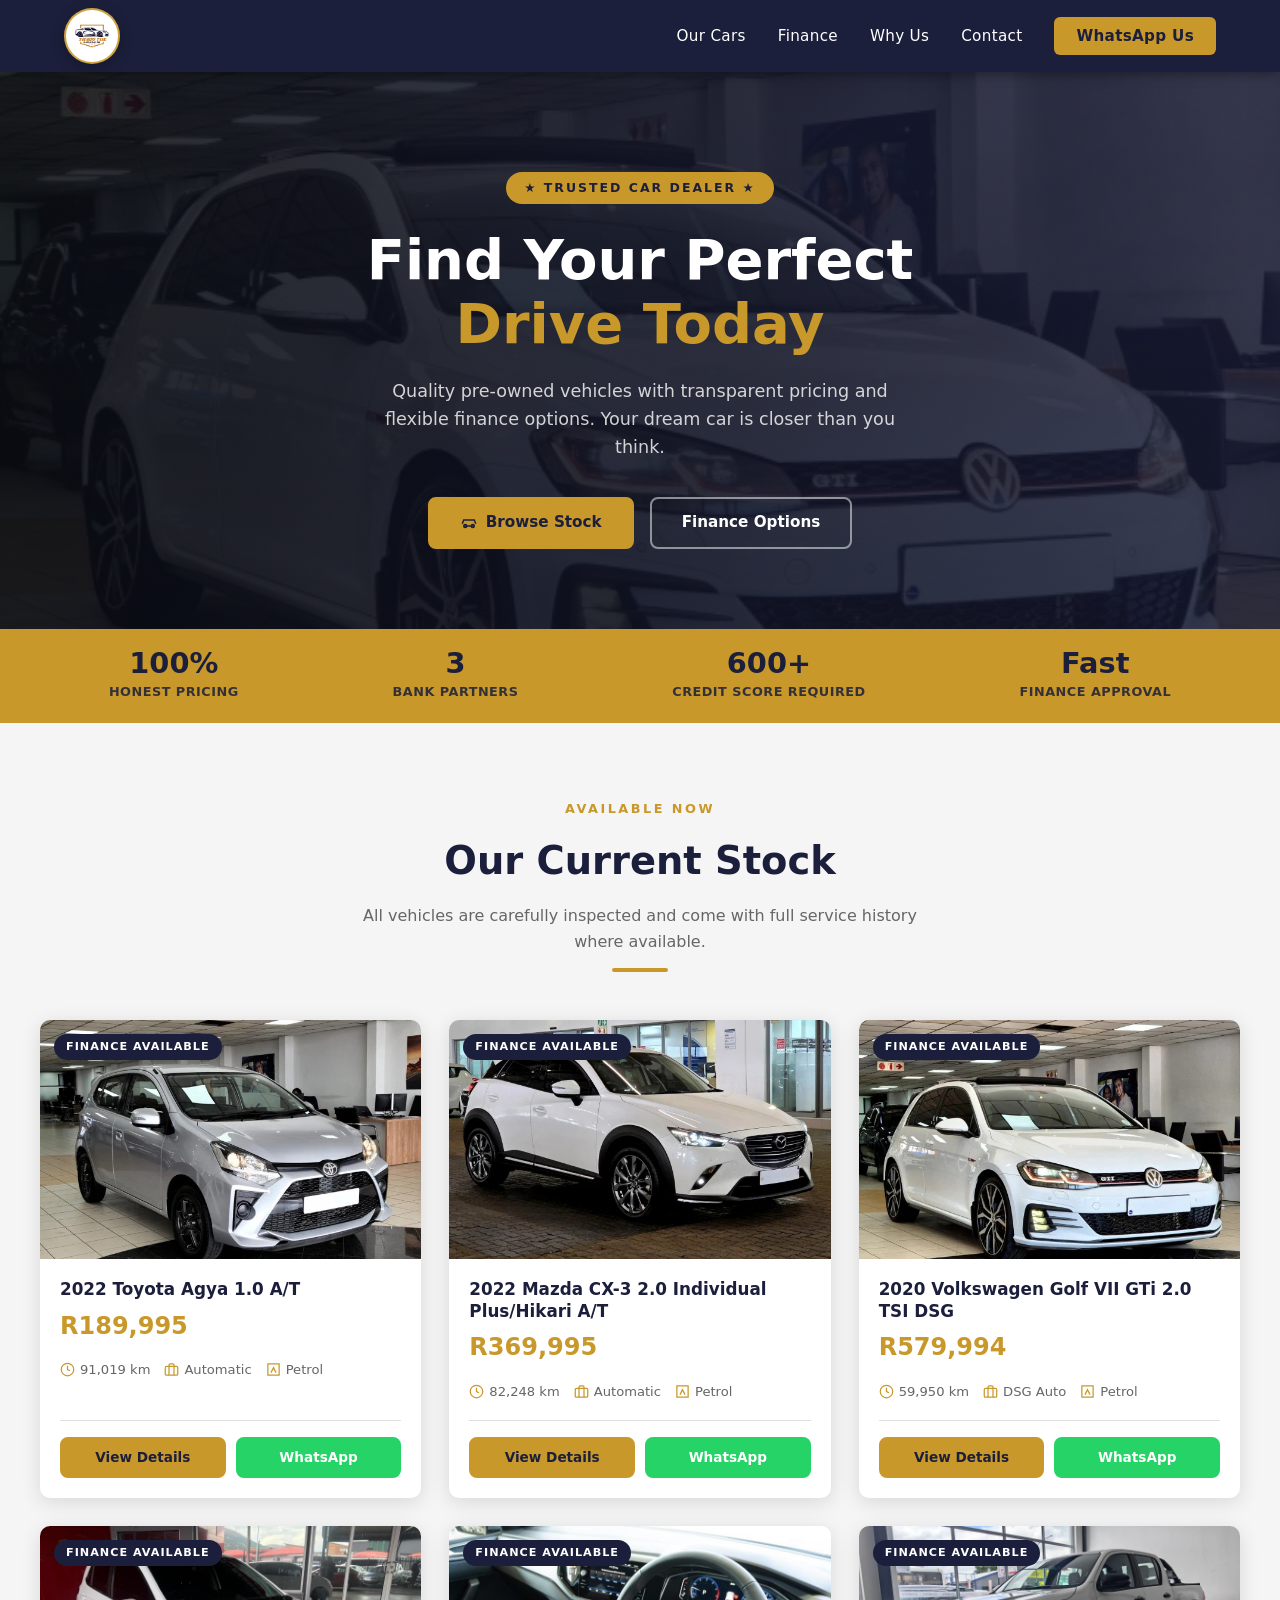
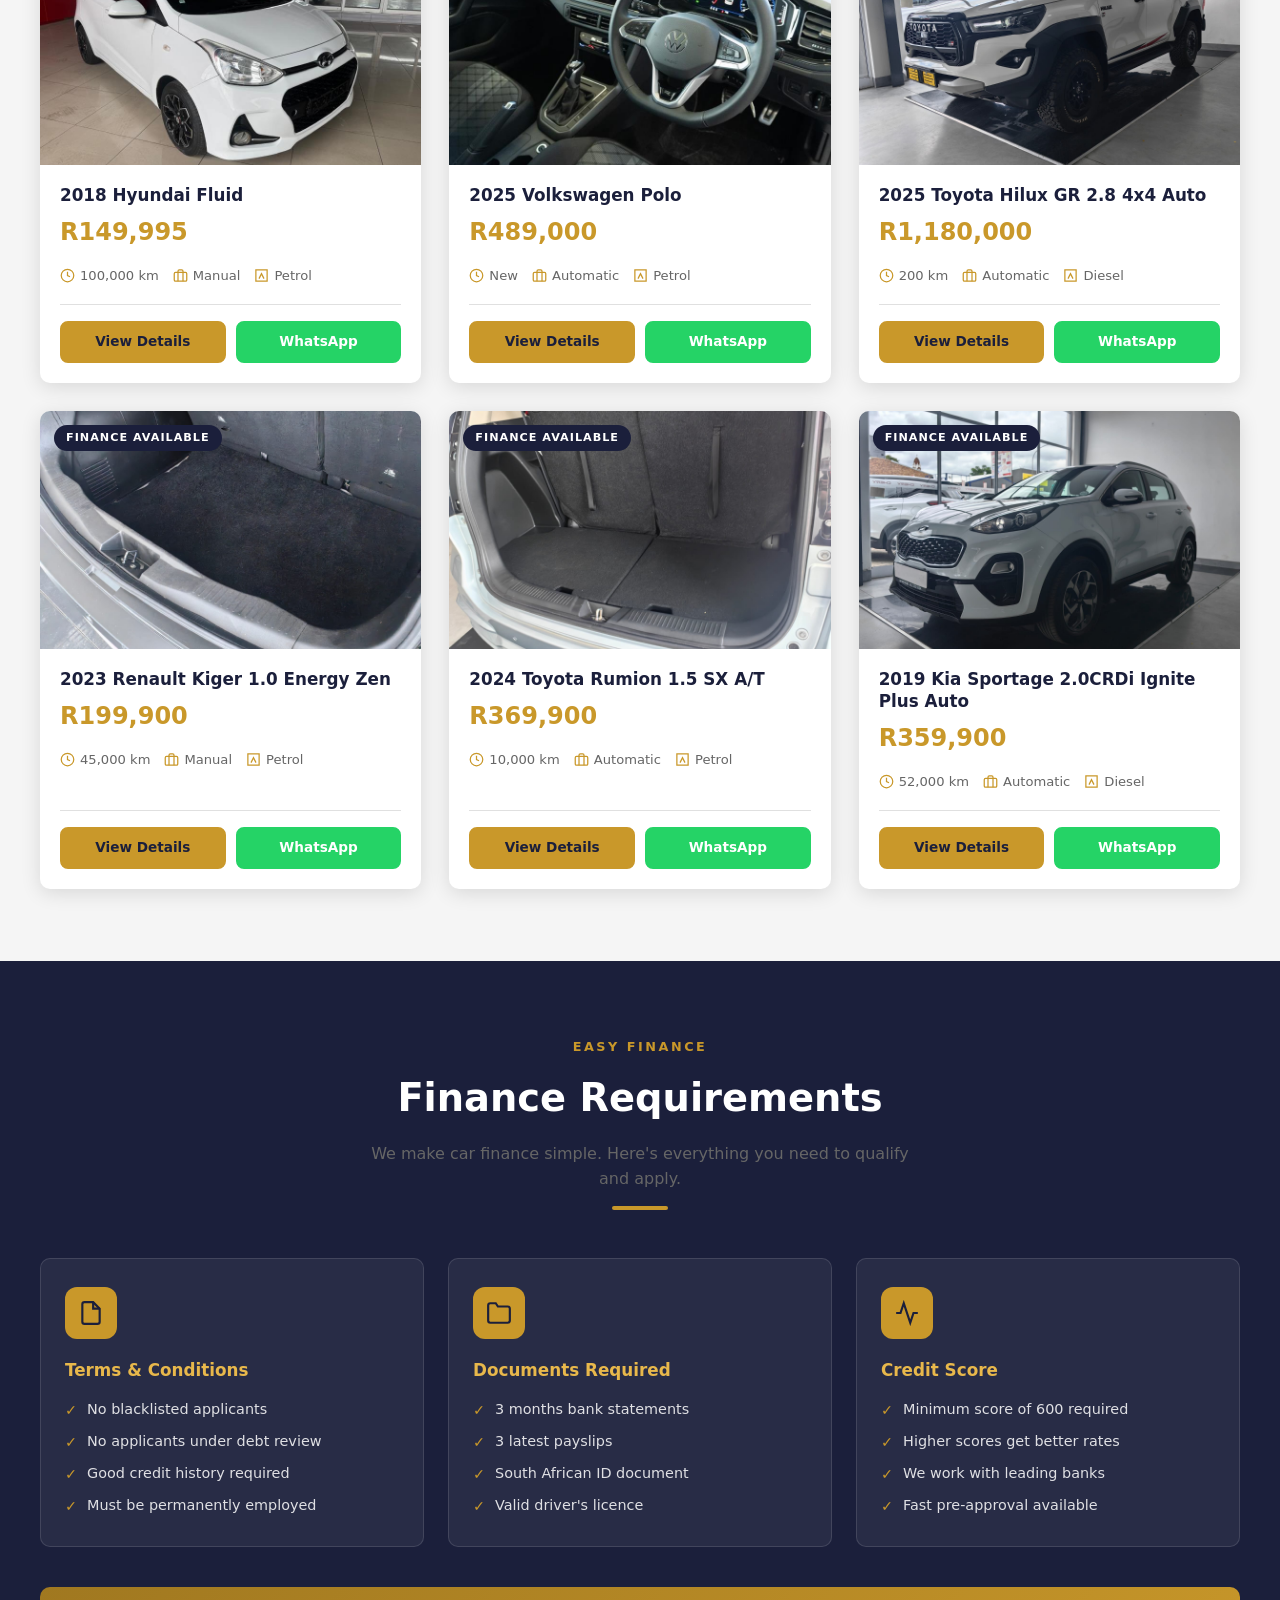
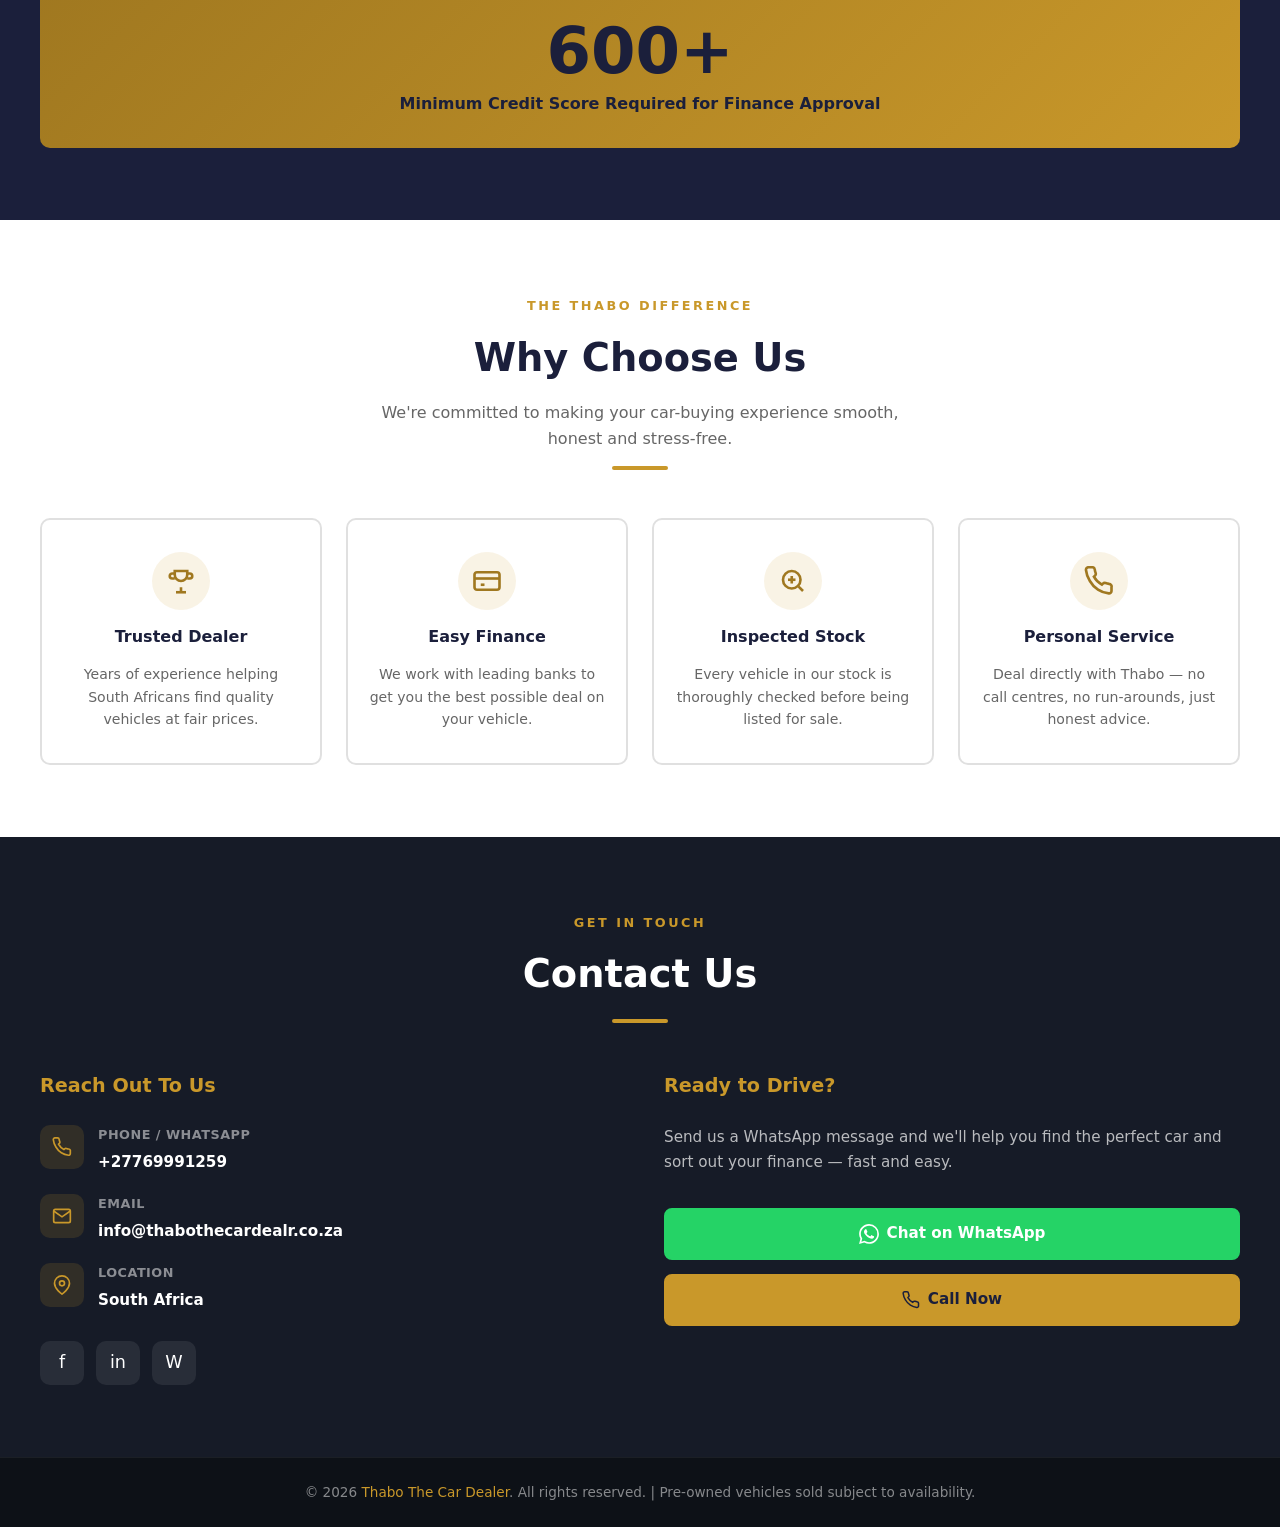
==== commit 588adc67: "commmit new look" ====
--- a/index.html
+++ b/index.html
@@ -23,7 +23,7 @@
           <li><a href="#why-us">Why Us</a></li>
           <li><a href="#contact">Contact</a></li>
           <li>
-            <a href="https://wa.me/27000000000?text=Hi%20Thabo%2C%20I%20am%20interested%20in%20one%20of%20your%20vehicles."
+            <a href="https://wa.me/27769991259?text=Hi%20Thabo%2C%20I%20am%20interested%20in%20one%20of%20your%20vehicles."
                class="nav-cta" target="_blank" rel="noopener">WhatsApp Us</a>
           </li>
         </ul>
@@ -113,7 +113,7 @@
             </div>
             <div class="car-card-footer">
               <a href="toyota-agya.html" class="btn btn-primary" style="font-size:0.85rem;padding:10px 16px;">View Details</a>
-              <a href="https://wa.me/27000000000?text=Hi%20Thabo%2C%20I%20am%20interested%20in%20the%202022%20Toyota%20Agya%201.0%20A%2FT%20for%20R189%2C995."
+              <a href="https://wa.me/27769991259?text=Hi%20Thabo%2C%20I%20am%20interested%20in%20the%202022%20Toyota%20Agya%201.0%20A%2FT%20for%20R189%2C995."
                  class="btn btn-whatsapp" style="font-size:0.85rem;padding:10px 16px;" target="_blank" rel="noopener">WhatsApp</a>
             </div>
           </div>
@@ -148,7 +148,7 @@
             </div>
             <div class="car-card-footer">
               <a href="mazda-cx3.html" class="btn btn-primary" style="font-size:0.85rem;padding:10px 16px;">View Details</a>
-              <a href="https://wa.me/27000000000?text=Hi%20Thabo%2C%20I%20am%20interested%20in%20the%202022%20Mazda%20CX-3%202.0%20Individual%20Plus%2FHikari%20A%2FT%20for%20R369%2C995."
+              <a href="https://wa.me/27769991259?text=Hi%20Thabo%2C%20I%20am%20interested%20in%20the%202022%20Mazda%20CX-3%202.0%20Individual%20Plus%2FHikari%20A%2FT%20for%20R369%2C995."
                  class="btn btn-whatsapp" style="font-size:0.85rem;padding:10px 16px;" target="_blank" rel="noopener">WhatsApp</a>
             </div>
           </div>
@@ -183,7 +183,7 @@
             </div>
             <div class="car-card-footer">
               <a href="vw-golf7.html" class="btn btn-primary" style="font-size:0.85rem;padding:10px 16px;">View Details</a>
-              <a href="https://wa.me/27000000000?text=Hi%20Thabo%2C%20I%20am%20interested%20in%20the%202020%20Volkswagen%20Golf%20VII%20GTi%202.0%20TSI%20DSG%20for%20R579%2C994."
+              <a href="https://wa.me/27769991259?text=Hi%20Thabo%2C%20I%20am%20interested%20in%20the%202020%20Volkswagen%20Golf%20VII%20GTi%202.0%20TSI%20DSG%20for%20R579%2C994."
                  class="btn btn-whatsapp" style="font-size:0.85rem;padding:10px 16px;" target="_blank" rel="noopener">WhatsApp</a>
             </div>
           </div>
@@ -218,7 +218,7 @@
             </div>
             <div class="car-card-footer">
               <a href="hyundai-fluid.html" class="btn btn-primary" style="font-size:0.85rem;padding:10px 16px;">View Details</a>
-              <a href="https://wa.me/27000000000?text=Hi%20Thabo%2C%20I%20am%20interested%20in%20the%202018%20Hyundai%20Fluid%20for%20R149%2C995."
+              <a href="https://wa.me/27769991259?text=Hi%20Thabo%2C%20I%20am%20interested%20in%20the%202018%20Hyundai%20Fluid%20for%20R149%2C995."
                  class="btn btn-whatsapp" style="font-size:0.85rem;padding:10px 16px;" target="_blank" rel="noopener">WhatsApp</a>
             </div>
           </div>
@@ -253,7 +253,7 @@
             </div>
             <div class="car-card-footer">
               <a href="polo-2025.html" class="btn btn-primary" style="font-size:0.85rem;padding:10px 16px;">View Details</a>
-              <a href="https://wa.me/27000000000?text=Hi%20Thabo%2C%20I%20am%20interested%20in%20the%202025%20Volkswagen%20Polo%20for%20R489%2C000."
+              <a href="https://wa.me/27769991259?text=Hi%20Thabo%2C%20I%20am%20interested%20in%20the%202025%20Volkswagen%20Polo%20for%20R489%2C000."
                  class="btn btn-whatsapp" style="font-size:0.85rem;padding:10px 16px;" target="_blank" rel="noopener">WhatsApp</a>
             </div>
           </div>
@@ -288,7 +288,7 @@
             </div>
             <div class="car-card-footer">
               <a href="toyota-hilux-gr.html" class="btn btn-primary" style="font-size:0.85rem;padding:10px 16px;">View Details</a>
-              <a href="https://wa.me/27000000000?text=Hi%20Thabo%2C%20I%20am%20interested%20in%20the%202025%20Toyota%20Hilux%20GR%202.8%204x4%20Auto%20for%20R1%2C180%2C000."
+              <a href="https://wa.me/27769991259?text=Hi%20Thabo%2C%20I%20am%20interested%20in%20the%202025%20Toyota%20Hilux%20GR%202.8%204x4%20Auto%20for%20R1%2C180%2C000."
                  class="btn btn-whatsapp" style="font-size:0.85rem;padding:10px 16px;" target="_blank" rel="noopener">WhatsApp</a>
             </div>
           </div>
@@ -323,7 +323,7 @@
             </div>
             <div class="car-card-footer">
               <a href="renault-kiger.html" class="btn btn-primary" style="font-size:0.85rem;padding:10px 16px;">View Details</a>
-              <a href="https://wa.me/27000000000?text=Hi%20Thabo%2C%20I%20am%20interested%20in%20the%202023%20Renault%20Kiger%201.0%20Energy%20Zen%20for%20R199%2C900."
+              <a href="https://wa.me/27769991259?text=Hi%20Thabo%2C%20I%20am%20interested%20in%20the%202023%20Renault%20Kiger%201.0%20Energy%20Zen%20for%20R199%2C900."
                  class="btn btn-whatsapp" style="font-size:0.85rem;padding:10px 16px;" target="_blank" rel="noopener">WhatsApp</a>
             </div>
           </div>
@@ -358,7 +358,7 @@
             </div>
             <div class="car-card-footer">
               <a href="toyota-rumion.html" class="btn btn-primary" style="font-size:0.85rem;padding:10px 16px;">View Details</a>
-              <a href="https://wa.me/27000000000?text=Hi%20Thabo%2C%20I%20am%20interested%20in%20the%202024%20Toyota%20Rumion%201.5%20SX%20A%2FT%20for%20R369%2C900."
+              <a href="https://wa.me/27769991259?text=Hi%20Thabo%2C%20I%20am%20interested%20in%20the%202024%20Toyota%20Rumion%201.5%20SX%20A%2FT%20for%20R369%2C900."
                  class="btn btn-whatsapp" style="font-size:0.85rem;padding:10px 16px;" target="_blank" rel="noopener">WhatsApp</a>
             </div>
           </div>
@@ -393,7 +393,7 @@
             </div>
             <div class="car-card-footer">
               <a href="kia-sportage.html" class="btn btn-primary" style="font-size:0.85rem;padding:10px 16px;">View Details</a>
-              <a href="https://wa.me/27000000000?text=Hi%20Thabo%2C%20I%20am%20interested%20in%20the%202019%20Kia%20Sportage%202.0CRDi%20Ignite%20Plus%20Auto%20for%20R359%2C900."
+              <a href="https://wa.me/27769991259?text=Hi%20Thabo%2C%20I%20am%20interested%20in%20the%202019%20Kia%20Sportage%202.0CRDi%20Ignite%20Plus%20Auto%20for%20R359%2C900."
                  class="btn btn-whatsapp" style="font-size:0.85rem;padding:10px 16px;" target="_blank" rel="noopener">WhatsApp</a>
             </div>
           </div>
@@ -539,7 +539,7 @@
             </div>
             <div class="contact-item-text">
               <span>Phone / WhatsApp</span>
-              <strong>+27 000 000 0000</strong>
+              <strong>+27769991259</strong>
             </div>
           </div>
 
@@ -570,21 +570,21 @@
           <div class="social-links">
             <a href="#" class="social-link" aria-label="Facebook">f</a>
             <a href="#" class="social-link" aria-label="Instagram">in</a>
-            <a href="https://wa.me/27000000000" class="social-link" target="_blank" rel="noopener" aria-label="WhatsApp">W</a>
+            <a href="https://wa.me/27769991259" class="social-link" target="_blank" rel="noopener" aria-label="WhatsApp">W</a>
           </div>
         </div>
 
         <div class="contact-cta">
           <h3>Ready to Drive?</h3>
           <p>Send us a WhatsApp message and we'll help you find the perfect car and sort out your finance — fast and easy.</p>
-          <a href="https://wa.me/27000000000?text=Hi%20Thabo%2C%20I%20am%20interested%20in%20one%20of%20your%20vehicles."
+          <a href="https://wa.me/27769991259?text=Hi%20Thabo%2C%20I%20am%20interested%20in%20one%20of%20your%20vehicles."
              class="btn btn-whatsapp" target="_blank" rel="noopener">
             <svg width="20" height="20" fill="currentColor" viewBox="0 0 24 24">
               <path d="M17.472 14.382c-.297-.149-1.758-.867-2.03-.967-.273-.099-.471-.148-.67.15-.197.297-.767.966-.94 1.164-.173.199-.347.223-.644.075-.297-.15-1.255-.463-2.39-1.475-.883-.788-1.48-1.761-1.653-2.059-.173-.297-.018-.458.13-.606.134-.133.298-.347.446-.52.149-.174.198-.298.298-.497.099-.198.05-.371-.025-.52-.075-.149-.669-1.612-.916-2.207-.242-.579-.487-.5-.669-.51-.173-.008-.371-.01-.57-.01-.198 0-.52.074-.792.372-.272.297-1.04 1.016-1.04 2.479 0 1.462 1.065 2.875 1.213 3.074.149.198 2.096 3.2 5.077 4.487.709.306 1.262.489 1.694.625.712.227 1.36.195 1.871.118.571-.085 1.758-.719 2.006-1.413.248-.694.248-1.289.173-1.413-.074-.124-.272-.198-.57-.347m-5.421 7.403h-.004a9.87 9.87 0 0 1-5.031-1.378l-.361-.214-3.741.982.998-3.648-.235-.374a9.86 9.86 0 0 1-1.51-5.26c.001-5.45 4.436-9.884 9.888-9.884 2.64 0 5.122 1.03 6.988 2.898a9.825 9.825 0 0 1 2.893 6.994c-.003 5.45-4.437 9.884-9.885 9.884m8.413-18.297A11.815 11.815 0 0 0 12.05 0C5.495 0 .16 5.335.157 11.892c0 2.096.547 4.142 1.588 5.945L.057 24l6.305-1.654a11.882 11.882 0 0 0 5.683 1.448h.005c6.554 0 11.89-5.335 11.893-11.893a11.821 11.821 0 0 0-3.48-8.413Z"/>
             </svg>
             Chat on WhatsApp
           </a>
-          <a href="tel:+27000000000" class="btn btn-primary">
+          <a href="tel:+27769991259" class="btn btn-primary">
             <svg width="18" height="18" fill="none" stroke="currentColor" stroke-width="2" viewBox="0 0 24 24">
               <path d="M22 16.92v3a2 2 0 0 1-2.18 2 19.79 19.79 0 0 1-8.63-3.07A19.5 19.5 0 0 1 4.69 12 19.79 19.79 0 0 1 1.61 3.4 2 2 0 0 1 3.6 1h3a2 2 0 0 1 2 1.72c.127.96.361 1.903.7 2.81a2 2 0 0 1-.45 2.11L7.91 8.69a16 16 0 0 0 6.38 6.38l.87-.87a2 2 0 0 1 2.11-.45c.907.339 1.85.573 2.81.7A2 2 0 0 1 22 16.92z"/>
             </svg>
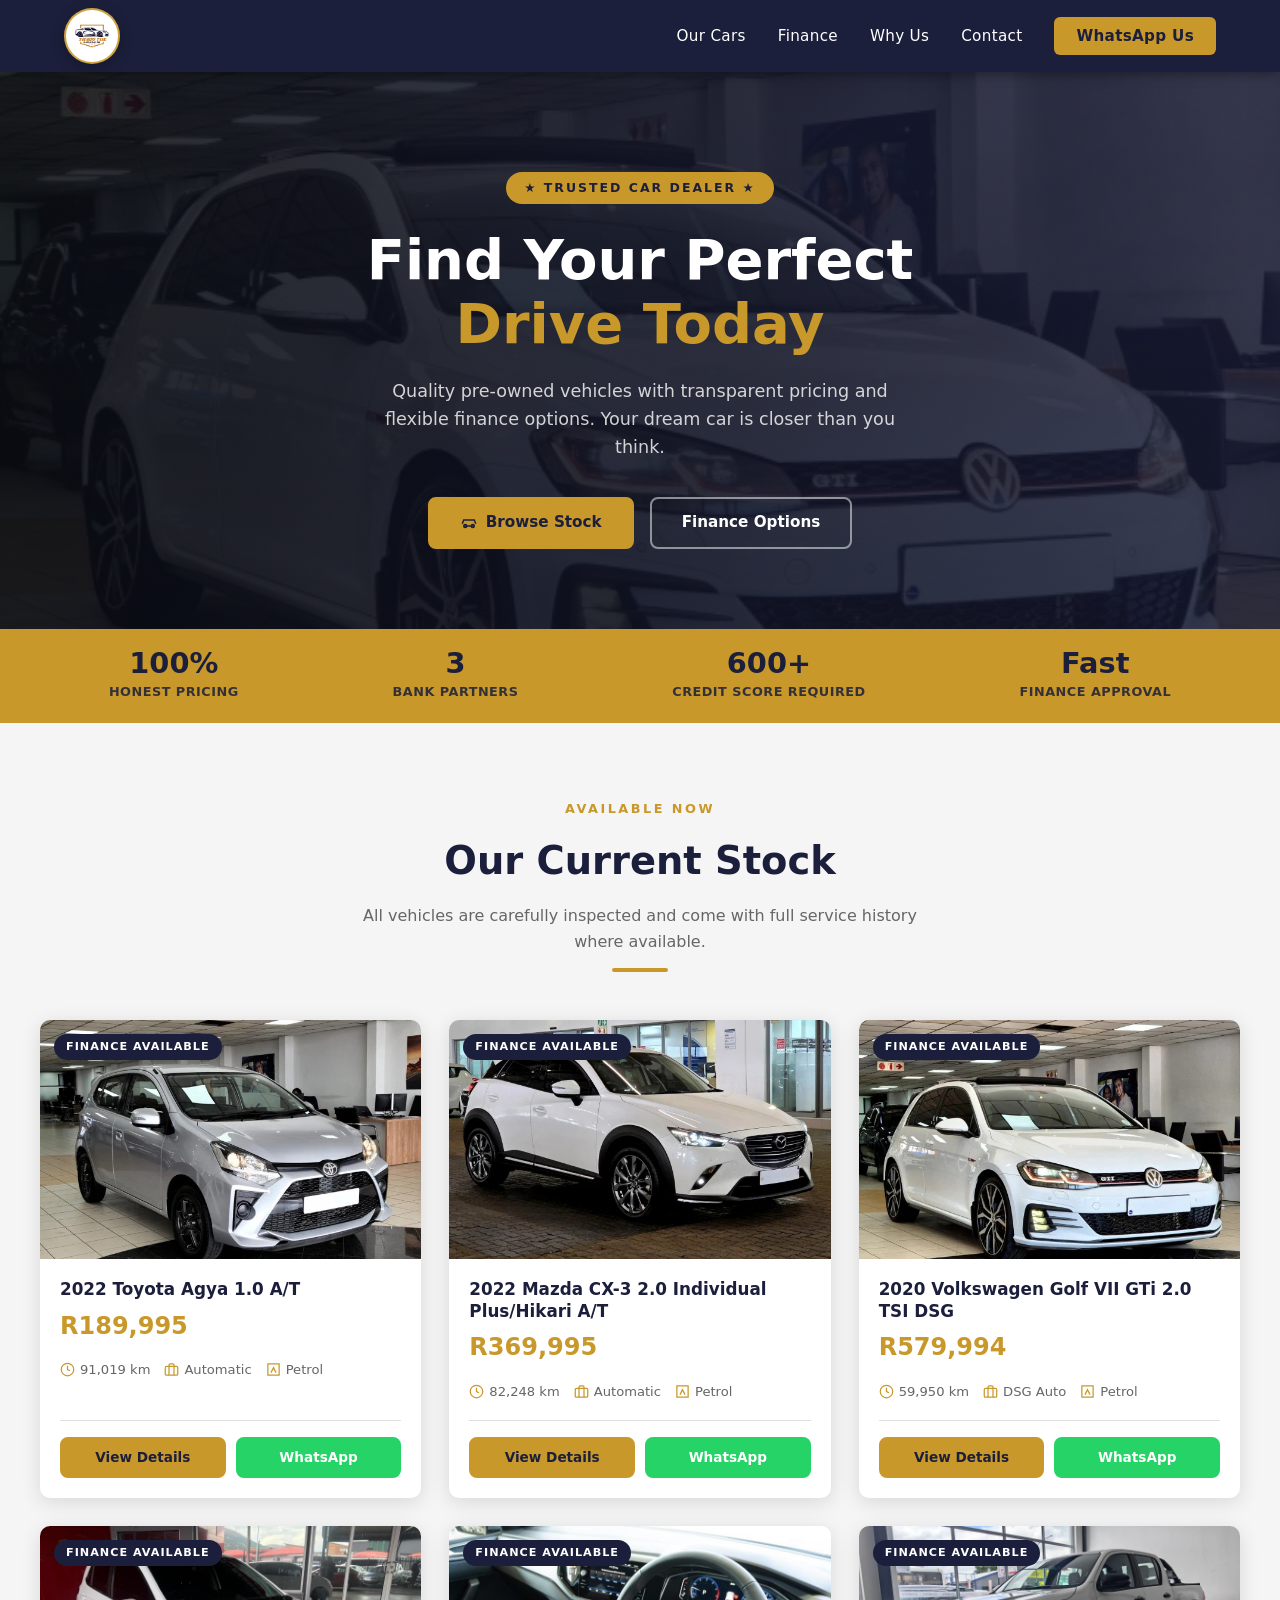
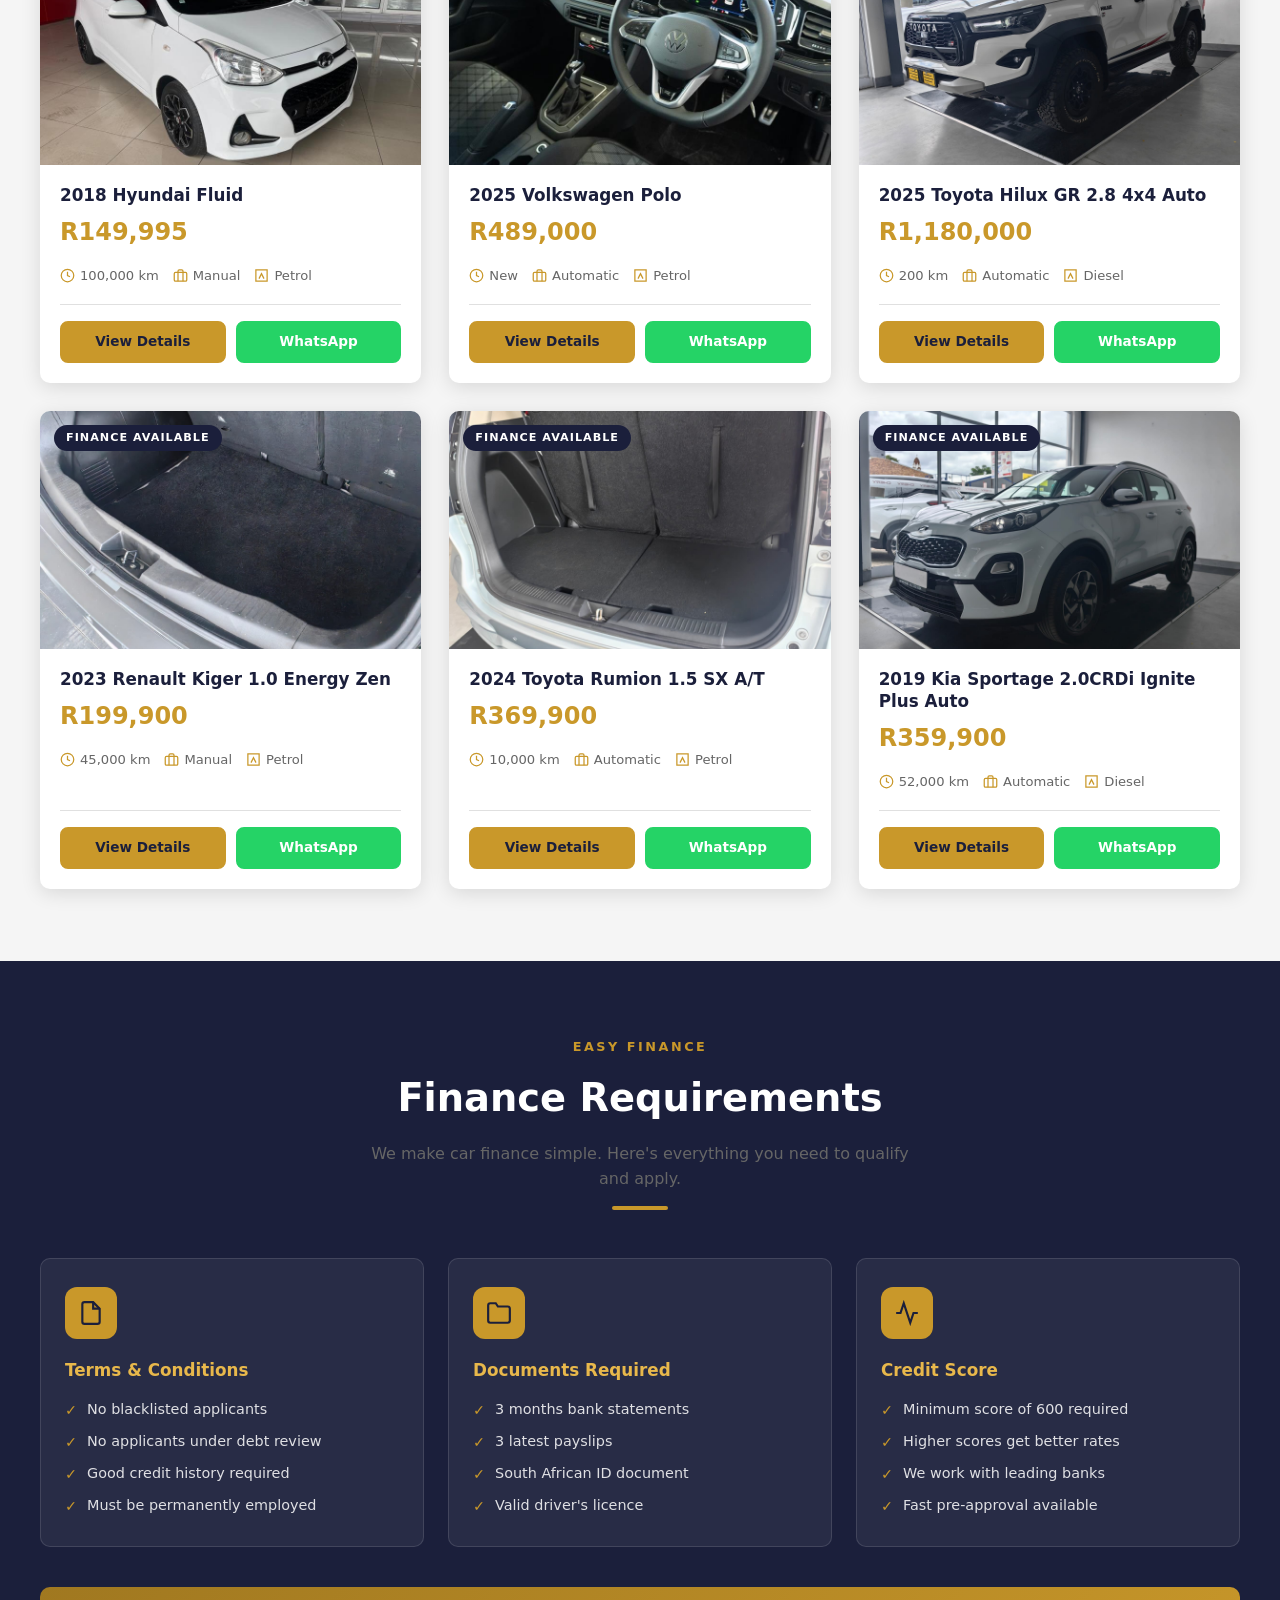
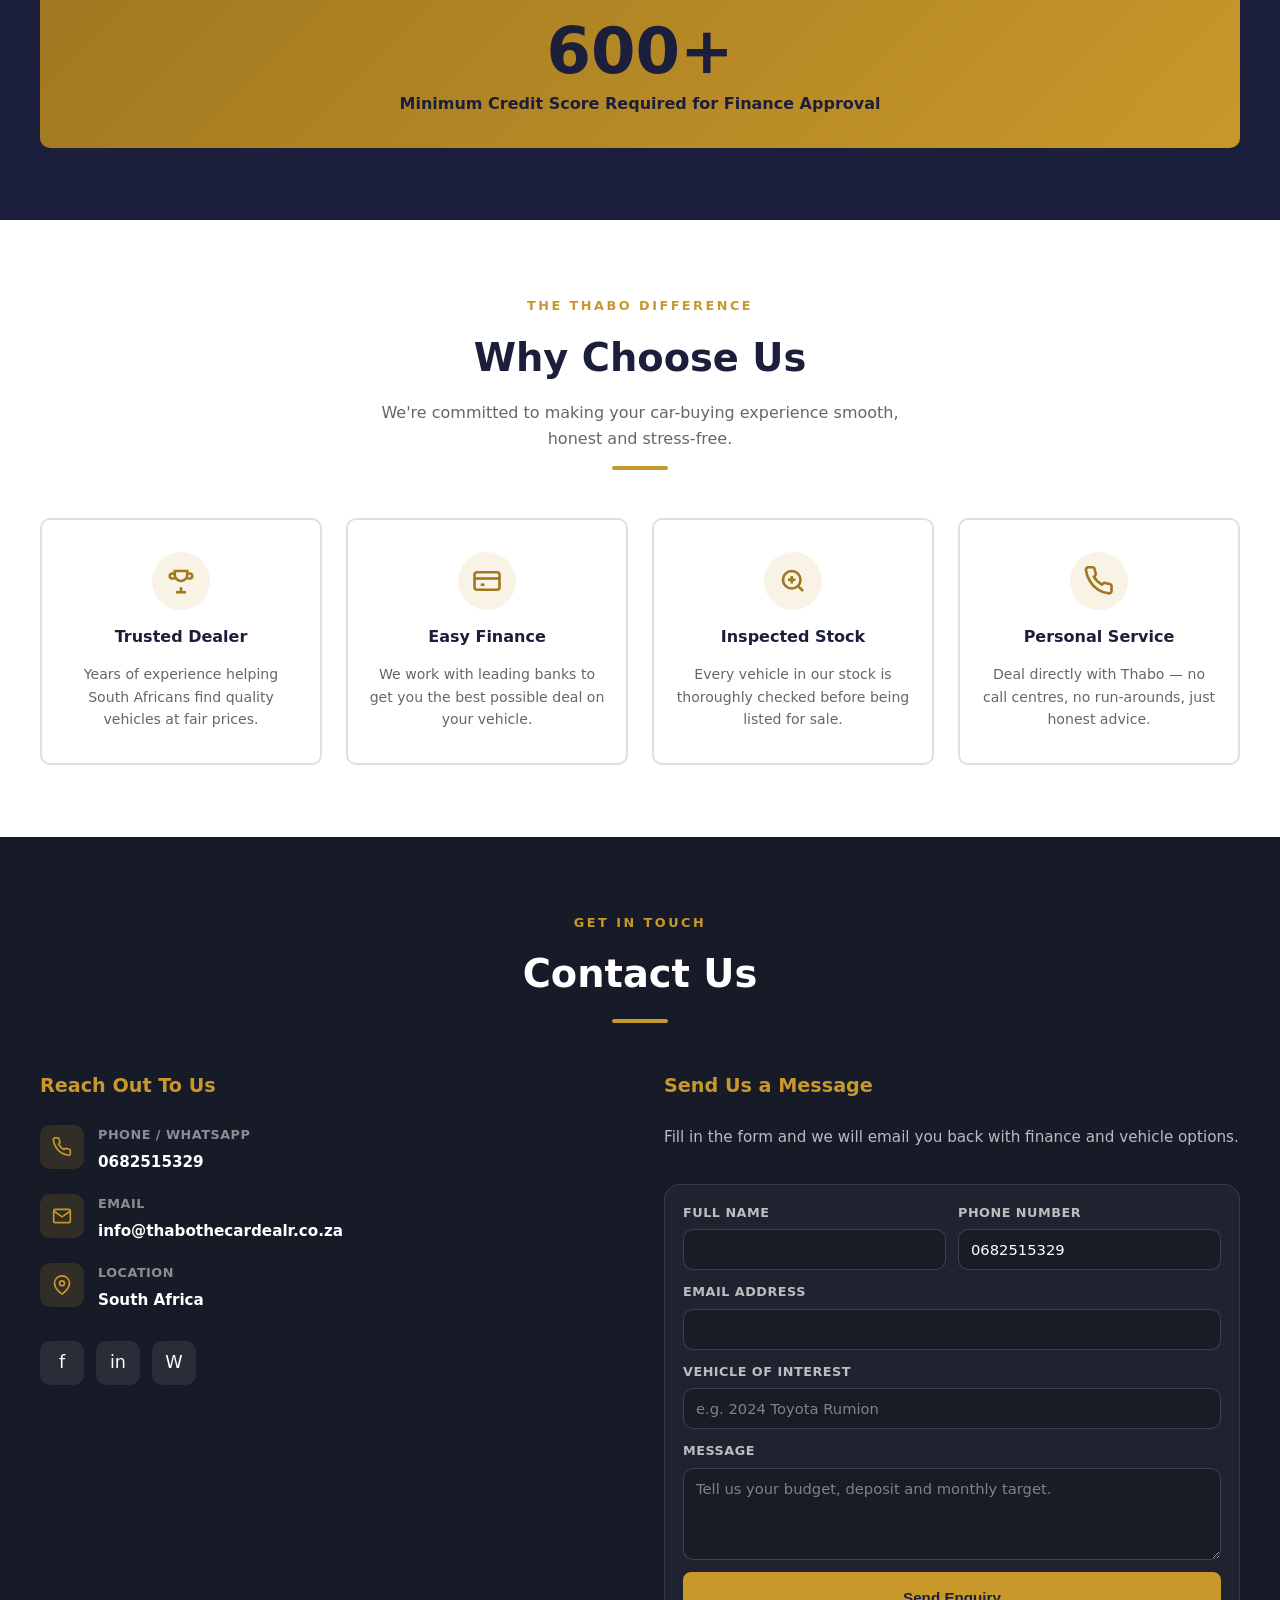
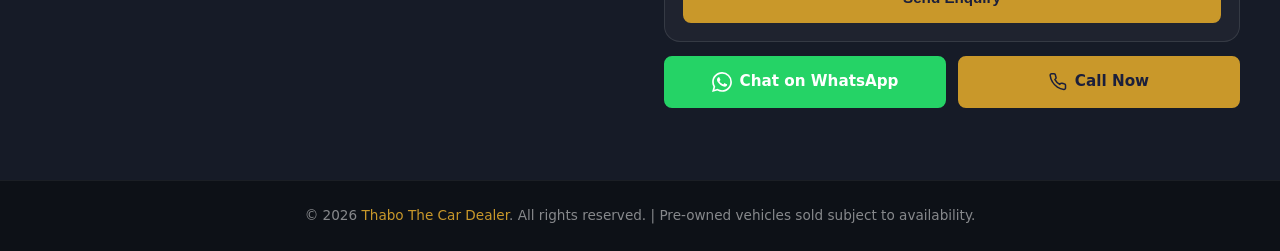
==== commit cfda0ab1: "Add contact email form and update phone number to 0682515329 site-wide" ====
--- a/index.html
+++ b/index.html
@@ -23,7 +23,7 @@
           <li><a href="#why-us">Why Us</a></li>
           <li><a href="#contact">Contact</a></li>
           <li>
-            <a href="https://wa.me/27769991259?text=Hi%20Thabo%2C%20I%20am%20interested%20in%20one%20of%20your%20vehicles."
+            <a href="https://wa.me/27682515329?text=Hi%20Thabo%2C%20I%20am%20interested%20in%20one%20of%20your%20vehicles."
                class="nav-cta" target="_blank" rel="noopener">WhatsApp Us</a>
           </li>
         </ul>
@@ -113,7 +113,7 @@
             </div>
             <div class="car-card-footer">
               <a href="toyota-agya.html" class="btn btn-primary" style="font-size:0.85rem;padding:10px 16px;">View Details</a>
-              <a href="https://wa.me/27769991259?text=Hi%20Thabo%2C%20I%20am%20interested%20in%20the%202022%20Toyota%20Agya%201.0%20A%2FT%20for%20R189%2C995."
+              <a href="https://wa.me/27682515329?text=Hi%20Thabo%2C%20I%20am%20interested%20in%20the%202022%20Toyota%20Agya%201.0%20A%2FT%20for%20R189%2C995."
                  class="btn btn-whatsapp" style="font-size:0.85rem;padding:10px 16px;" target="_blank" rel="noopener">WhatsApp</a>
             </div>
           </div>
@@ -148,7 +148,7 @@
             </div>
             <div class="car-card-footer">
               <a href="mazda-cx3.html" class="btn btn-primary" style="font-size:0.85rem;padding:10px 16px;">View Details</a>
-              <a href="https://wa.me/27769991259?text=Hi%20Thabo%2C%20I%20am%20interested%20in%20the%202022%20Mazda%20CX-3%202.0%20Individual%20Plus%2FHikari%20A%2FT%20for%20R369%2C995."
+              <a href="https://wa.me/27682515329?text=Hi%20Thabo%2C%20I%20am%20interested%20in%20the%202022%20Mazda%20CX-3%202.0%20Individual%20Plus%2FHikari%20A%2FT%20for%20R369%2C995."
                  class="btn btn-whatsapp" style="font-size:0.85rem;padding:10px 16px;" target="_blank" rel="noopener">WhatsApp</a>
             </div>
           </div>
@@ -183,7 +183,7 @@
             </div>
             <div class="car-card-footer">
               <a href="vw-golf7.html" class="btn btn-primary" style="font-size:0.85rem;padding:10px 16px;">View Details</a>
-              <a href="https://wa.me/27769991259?text=Hi%20Thabo%2C%20I%20am%20interested%20in%20the%202020%20Volkswagen%20Golf%20VII%20GTi%202.0%20TSI%20DSG%20for%20R579%2C994."
+              <a href="https://wa.me/27682515329?text=Hi%20Thabo%2C%20I%20am%20interested%20in%20the%202020%20Volkswagen%20Golf%20VII%20GTi%202.0%20TSI%20DSG%20for%20R579%2C994."
                  class="btn btn-whatsapp" style="font-size:0.85rem;padding:10px 16px;" target="_blank" rel="noopener">WhatsApp</a>
             </div>
           </div>
@@ -218,7 +218,7 @@
             </div>
             <div class="car-card-footer">
               <a href="hyundai-fluid.html" class="btn btn-primary" style="font-size:0.85rem;padding:10px 16px;">View Details</a>
-              <a href="https://wa.me/27769991259?text=Hi%20Thabo%2C%20I%20am%20interested%20in%20the%202018%20Hyundai%20Fluid%20for%20R149%2C995."
+              <a href="https://wa.me/27682515329?text=Hi%20Thabo%2C%20I%20am%20interested%20in%20the%202018%20Hyundai%20Fluid%20for%20R149%2C995."
                  class="btn btn-whatsapp" style="font-size:0.85rem;padding:10px 16px;" target="_blank" rel="noopener">WhatsApp</a>
             </div>
           </div>
@@ -253,7 +253,7 @@
             </div>
             <div class="car-card-footer">
               <a href="polo-2025.html" class="btn btn-primary" style="font-size:0.85rem;padding:10px 16px;">View Details</a>
-              <a href="https://wa.me/27769991259?text=Hi%20Thabo%2C%20I%20am%20interested%20in%20the%202025%20Volkswagen%20Polo%20for%20R489%2C000."
+              <a href="https://wa.me/27682515329?text=Hi%20Thabo%2C%20I%20am%20interested%20in%20the%202025%20Volkswagen%20Polo%20for%20R489%2C000."
                  class="btn btn-whatsapp" style="font-size:0.85rem;padding:10px 16px;" target="_blank" rel="noopener">WhatsApp</a>
             </div>
           </div>
@@ -288,7 +288,7 @@
             </div>
             <div class="car-card-footer">
               <a href="toyota-hilux-gr.html" class="btn btn-primary" style="font-size:0.85rem;padding:10px 16px;">View Details</a>
-              <a href="https://wa.me/27769991259?text=Hi%20Thabo%2C%20I%20am%20interested%20in%20the%202025%20Toyota%20Hilux%20GR%202.8%204x4%20Auto%20for%20R1%2C180%2C000."
+              <a href="https://wa.me/27682515329?text=Hi%20Thabo%2C%20I%20am%20interested%20in%20the%202025%20Toyota%20Hilux%20GR%202.8%204x4%20Auto%20for%20R1%2C180%2C000."
                  class="btn btn-whatsapp" style="font-size:0.85rem;padding:10px 16px;" target="_blank" rel="noopener">WhatsApp</a>
             </div>
           </div>
@@ -323,7 +323,7 @@
             </div>
             <div class="car-card-footer">
               <a href="renault-kiger.html" class="btn btn-primary" style="font-size:0.85rem;padding:10px 16px;">View Details</a>
-              <a href="https://wa.me/27769991259?text=Hi%20Thabo%2C%20I%20am%20interested%20in%20the%202023%20Renault%20Kiger%201.0%20Energy%20Zen%20for%20R199%2C900."
+              <a href="https://wa.me/27682515329?text=Hi%20Thabo%2C%20I%20am%20interested%20in%20the%202023%20Renault%20Kiger%201.0%20Energy%20Zen%20for%20R199%2C900."
                  class="btn btn-whatsapp" style="font-size:0.85rem;padding:10px 16px;" target="_blank" rel="noopener">WhatsApp</a>
             </div>
           </div>
@@ -358,7 +358,7 @@
             </div>
             <div class="car-card-footer">
               <a href="toyota-rumion.html" class="btn btn-primary" style="font-size:0.85rem;padding:10px 16px;">View Details</a>
-              <a href="https://wa.me/27769991259?text=Hi%20Thabo%2C%20I%20am%20interested%20in%20the%202024%20Toyota%20Rumion%201.5%20SX%20A%2FT%20for%20R369%2C900."
+              <a href="https://wa.me/27682515329?text=Hi%20Thabo%2C%20I%20am%20interested%20in%20the%202024%20Toyota%20Rumion%201.5%20SX%20A%2FT%20for%20R369%2C900."
                  class="btn btn-whatsapp" style="font-size:0.85rem;padding:10px 16px;" target="_blank" rel="noopener">WhatsApp</a>
             </div>
           </div>
@@ -393,7 +393,7 @@
             </div>
             <div class="car-card-footer">
               <a href="kia-sportage.html" class="btn btn-primary" style="font-size:0.85rem;padding:10px 16px;">View Details</a>
-              <a href="https://wa.me/27769991259?text=Hi%20Thabo%2C%20I%20am%20interested%20in%20the%202019%20Kia%20Sportage%202.0CRDi%20Ignite%20Plus%20Auto%20for%20R359%2C900."
+              <a href="https://wa.me/27682515329?text=Hi%20Thabo%2C%20I%20am%20interested%20in%20the%202019%20Kia%20Sportage%202.0CRDi%20Ignite%20Plus%20Auto%20for%20R359%2C900."
                  class="btn btn-whatsapp" style="font-size:0.85rem;padding:10px 16px;" target="_blank" rel="noopener">WhatsApp</a>
             </div>
           </div>
@@ -539,7 +539,7 @@
             </div>
             <div class="contact-item-text">
               <span>Phone / WhatsApp</span>
-              <strong>+27769991259</strong>
+              <strong>0682515329</strong>
             </div>
           </div>
 
@@ -570,26 +570,63 @@
           <div class="social-links">
             <a href="#" class="social-link" aria-label="Facebook">f</a>
             <a href="#" class="social-link" aria-label="Instagram">in</a>
-            <a href="https://wa.me/27769991259" class="social-link" target="_blank" rel="noopener" aria-label="WhatsApp">W</a>
+            <a href="https://wa.me/27682515329" class="social-link" target="_blank" rel="noopener" aria-label="WhatsApp">W</a>
           </div>
         </div>
 
         <div class="contact-cta">
-          <h3>Ready to Drive?</h3>
-          <p>Send us a WhatsApp message and we'll help you find the perfect car and sort out your finance — fast and easy.</p>
-          <a href="https://wa.me/27769991259?text=Hi%20Thabo%2C%20I%20am%20interested%20in%20one%20of%20your%20vehicles."
-             class="btn btn-whatsapp" target="_blank" rel="noopener">
-            <svg width="20" height="20" fill="currentColor" viewBox="0 0 24 24">
-              <path d="M17.472 14.382c-.297-.149-1.758-.867-2.03-.967-.273-.099-.471-.148-.67.15-.197.297-.767.966-.94 1.164-.173.199-.347.223-.644.075-.297-.15-1.255-.463-2.39-1.475-.883-.788-1.48-1.761-1.653-2.059-.173-.297-.018-.458.13-.606.134-.133.298-.347.446-.52.149-.174.198-.298.298-.497.099-.198.05-.371-.025-.52-.075-.149-.669-1.612-.916-2.207-.242-.579-.487-.5-.669-.51-.173-.008-.371-.01-.57-.01-.198 0-.52.074-.792.372-.272.297-1.04 1.016-1.04 2.479 0 1.462 1.065 2.875 1.213 3.074.149.198 2.096 3.2 5.077 4.487.709.306 1.262.489 1.694.625.712.227 1.36.195 1.871.118.571-.085 1.758-.719 2.006-1.413.248-.694.248-1.289.173-1.413-.074-.124-.272-.198-.57-.347m-5.421 7.403h-.004a9.87 9.87 0 0 1-5.031-1.378l-.361-.214-3.741.982.998-3.648-.235-.374a9.86 9.86 0 0 1-1.51-5.26c.001-5.45 4.436-9.884 9.888-9.884 2.64 0 5.122 1.03 6.988 2.898a9.825 9.825 0 0 1 2.893 6.994c-.003 5.45-4.437 9.884-9.885 9.884m8.413-18.297A11.815 11.815 0 0 0 12.05 0C5.495 0 .16 5.335.157 11.892c0 2.096.547 4.142 1.588 5.945L.057 24l6.305-1.654a11.882 11.882 0 0 0 5.683 1.448h.005c6.554 0 11.89-5.335 11.893-11.893a11.821 11.821 0 0 0-3.48-8.413Z"/>
-            </svg>
-            Chat on WhatsApp
-          </a>
-          <a href="tel:+27769991259" class="btn btn-primary">
-            <svg width="18" height="18" fill="none" stroke="currentColor" stroke-width="2" viewBox="0 0 24 24">
-              <path d="M22 16.92v3a2 2 0 0 1-2.18 2 19.79 19.79 0 0 1-8.63-3.07A19.5 19.5 0 0 1 4.69 12 19.79 19.79 0 0 1 1.61 3.4 2 2 0 0 1 3.6 1h3a2 2 0 0 1 2 1.72c.127.96.361 1.903.7 2.81a2 2 0 0 1-.45 2.11L7.91 8.69a16 16 0 0 0 6.38 6.38l.87-.87a2 2 0 0 1 2.11-.45c.907.339 1.85.573 2.81.7A2 2 0 0 1 22 16.92z"/>
-            </svg>
-            Call Now
-          </a>
+          <h3>Send Us a Message</h3>
+          <p>Fill in the form and we will email you back with finance and vehicle options.</p>
+
+          <form class="contact-form" action="https://formsubmit.co/info@thabothecardealr.co.za" method="POST">
+            <input type="hidden" name="_subject" value="New enquiry from Thabo The Car Dealer website">
+            <input type="hidden" name="_captcha" value="false">
+            <input type="hidden" name="_template" value="table">
+
+            <div class="form-grid">
+              <div class="form-group">
+                <label for="contact-name">Full Name</label>
+                <input id="contact-name" name="Full Name" type="text" required>
+              </div>
+              <div class="form-group">
+                <label for="contact-phone">Phone Number</label>
+                <input id="contact-phone" name="Phone Number" type="tel" value="0682515329" required>
+              </div>
+            </div>
+
+            <div class="form-group">
+              <label for="contact-email">Email Address</label>
+              <input id="contact-email" name="Email" type="email" required>
+            </div>
+
+            <div class="form-group">
+              <label for="contact-vehicle">Vehicle of Interest</label>
+              <input id="contact-vehicle" name="Vehicle" type="text" placeholder="e.g. 2024 Toyota Rumion">
+            </div>
+
+            <div class="form-group">
+              <label for="contact-message">Message</label>
+              <textarea id="contact-message" name="Message" rows="4" placeholder="Tell us your budget, deposit and monthly target." required></textarea>
+            </div>
+
+            <button type="submit" class="btn btn-primary form-submit-btn">Send Enquiry</button>
+          </form>
+
+          <div class="contact-quick-actions">
+            <a href="https://wa.me/27682515329?text=Hi%20Thabo%2C%20I%20am%20interested%20in%20one%20of%20your%20vehicles."
+               class="btn btn-whatsapp" target="_blank" rel="noopener">
+              <svg width="20" height="20" fill="currentColor" viewBox="0 0 24 24">
+                <path d="M17.472 14.382c-.297-.149-1.758-.867-2.03-.967-.273-.099-.471-.148-.67.15-.197.297-.767.966-.94 1.164-.173.199-.347.223-.644.075-.297-.15-1.255-.463-2.39-1.475-.883-.788-1.48-1.761-1.653-2.059-.173-.297-.018-.458.13-.606.134-.133.298-.347.446-.52.149-.174.198-.298.298-.497.099-.198.05-.371-.025-.52-.075-.149-.669-1.612-.916-2.207-.242-.579-.487-.5-.669-.51-.173-.008-.371-.01-.57-.01-.198 0-.52.074-.792.372-.272.297-1.04 1.016-1.04 2.479 0 1.462 1.065 2.875 1.213 3.074.149.198 2.096 3.2 5.077 4.487.709.306 1.262.489 1.694.625.712.227 1.36.195 1.871.118.571-.085 1.758-.719 2.006-1.413.248-.694.248-1.289.173-1.413-.074-.124-.272-.198-.57-.347m-5.421 7.403h-.004a9.87 9.87 0 0 1-5.031-1.378l-.361-.214-3.741.982.998-3.648-.235-.374a9.86 9.86 0 0 1-1.51-5.26c.001-5.45 4.436-9.884 9.888-9.884 2.64 0 5.122 1.03 6.988 2.898a9.825 9.825 0 0 1 2.893 6.994c-.003 5.45-4.437 9.884-9.885 9.884m8.413-18.297A11.815 11.815 0 0 0 12.05 0C5.495 0 .16 5.335.157 11.892c0 2.096.547 4.142 1.588 5.945L.057 24l6.305-1.654a11.882 11.882 0 0 0 5.683 1.448h.005c6.554 0 11.89-5.335 11.893-11.893a11.821 11.821 0 0 0-3.48-8.413Z"/>
+              </svg>
+              Chat on WhatsApp
+            </a>
+            <a href="tel:0682515329" class="btn btn-primary">
+              <svg width="18" height="18" fill="none" stroke="currentColor" stroke-width="2" viewBox="0 0 24 24">
+                <path d="M22 16.92v3a2 2 0 0 1-2.18 2 19.79 19.79 0 0 1-8.63-3.07A19.5 19.5 0 0 1 4.69 12 19.79 19.79 0 0 1 1.61 3.4 2 2 0 0 1 3.6 1h3a2 2 0 0 1 2 1.72c.127.96.361 1.903.7 2.81a2 2 0 0 1-.45 2.11L7.91 8.69a16 16 0 0 0 6.38 6.38l.87-.87a2 2 0 0 1 2.11-.45c.907.339 1.85.573 2.81.7A2 2 0 0 1 22 16.92z"/>
+              </svg>
+              Call Now
+            </a>
+          </div>
         </div>
       </div>
     </div>
@@ -603,3 +640,4 @@
   <script src="js/main.js"></script>
 </body>
 </html>
+
--- a/css/style.css
+++ b/css/style.css
@@ -686,6 +686,68 @@
   color: rgba(255,255,255,0.7);
   font-size: 0.95rem;
   margin-bottom: 20px;
+}
+
+.contact-form {
+  background: rgba(255,255,255,0.04);
+  border: 1px solid rgba(255,255,255,0.1);
+  border-radius: 16px;
+  padding: 18px;
+}
+
+.form-grid {
+  display: grid;
+  grid-template-columns: 1fr 1fr;
+  gap: 12px;
+}
+
+.form-group {
+  display: flex;
+  flex-direction: column;
+  gap: 6px;
+  margin-bottom: 12px;
+}
+
+.form-group label {
+  font-size: 0.8rem;
+  text-transform: uppercase;
+  letter-spacing: 0.5px;
+  color: rgba(255,255,255,0.7);
+  font-weight: 600;
+}
+
+.form-group input,
+.form-group textarea {
+  border: 1px solid rgba(255,255,255,0.16);
+  background: rgba(0,0,0,0.2);
+  color: var(--white);
+  border-radius: 10px;
+  padding: 11px 12px;
+  font-size: 0.92rem;
+  font-family: inherit;
+}
+
+.form-group input::placeholder,
+.form-group textarea::placeholder {
+  color: rgba(255,255,255,0.45);
+}
+
+.form-group input:focus,
+.form-group textarea:focus {
+  outline: none;
+  border-color: var(--gold);
+  box-shadow: 0 0 0 3px rgba(201,152,42,0.2);
+}
+
+.form-submit-btn {
+  width: 100%;
+  justify-content: center;
+}
+
+.contact-quick-actions {
+  display: grid;
+  grid-template-columns: 1fr 1fr;
+  gap: 12px;
 }
 
 /* ─── FOOTER ─── */
@@ -1079,6 +1141,7 @@
 
   /* ─ Contact ─ */
   .contact-grid { grid-template-columns: 1fr; gap: 32px; }
+  .form-grid { grid-template-columns: 1fr; }
 
   /* ─ Detail page ─ */
   .detail-inner { grid-template-columns: 1fr; gap: 24px; }
@@ -1140,6 +1203,8 @@
   /* ─ Contact ─ */
   .contact-item-text strong { font-size: 0.88rem; word-break: break-word; }
   .contact-cta p { font-size: 0.9rem; }
+  .contact-form { padding: 14px; }
+  .contact-quick-actions { grid-template-columns: 1fr; }
 
   /* ─ Detail page ─ */
   .detail-page { padding: 20px 14px; }
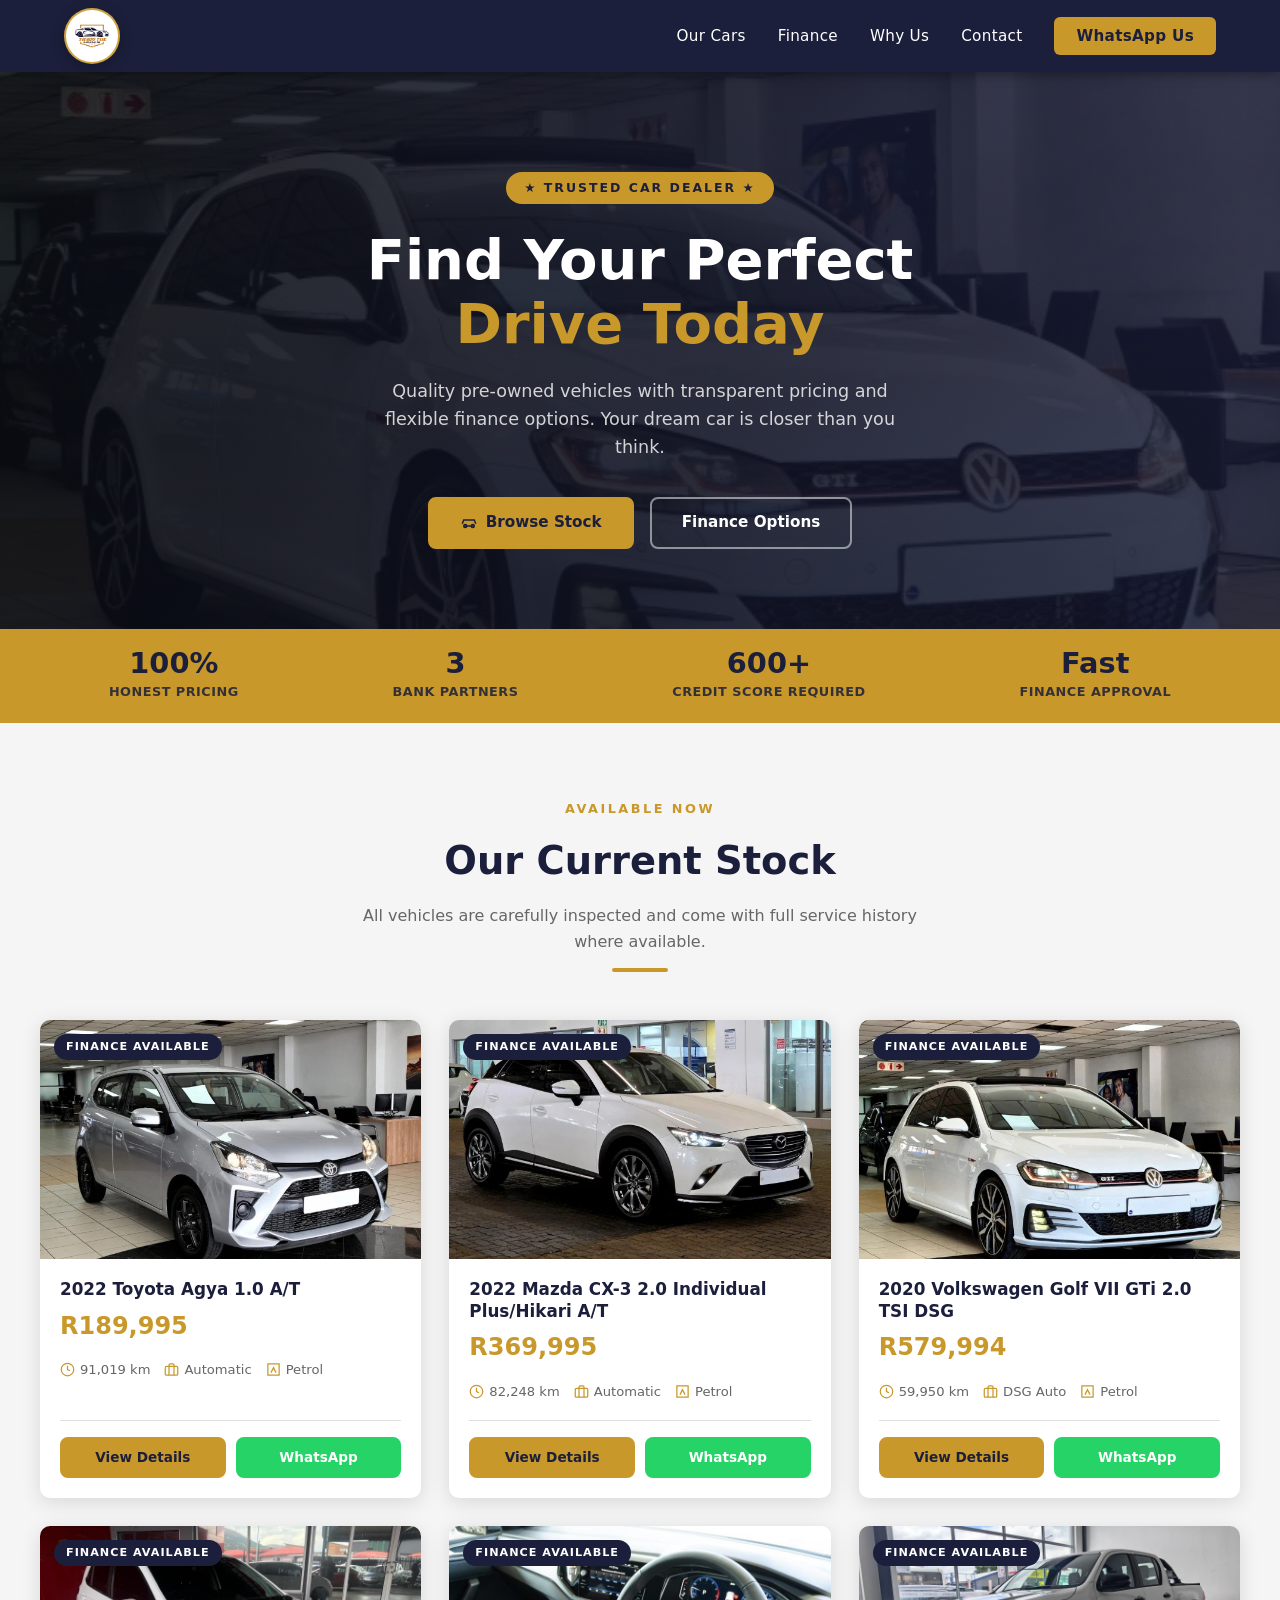
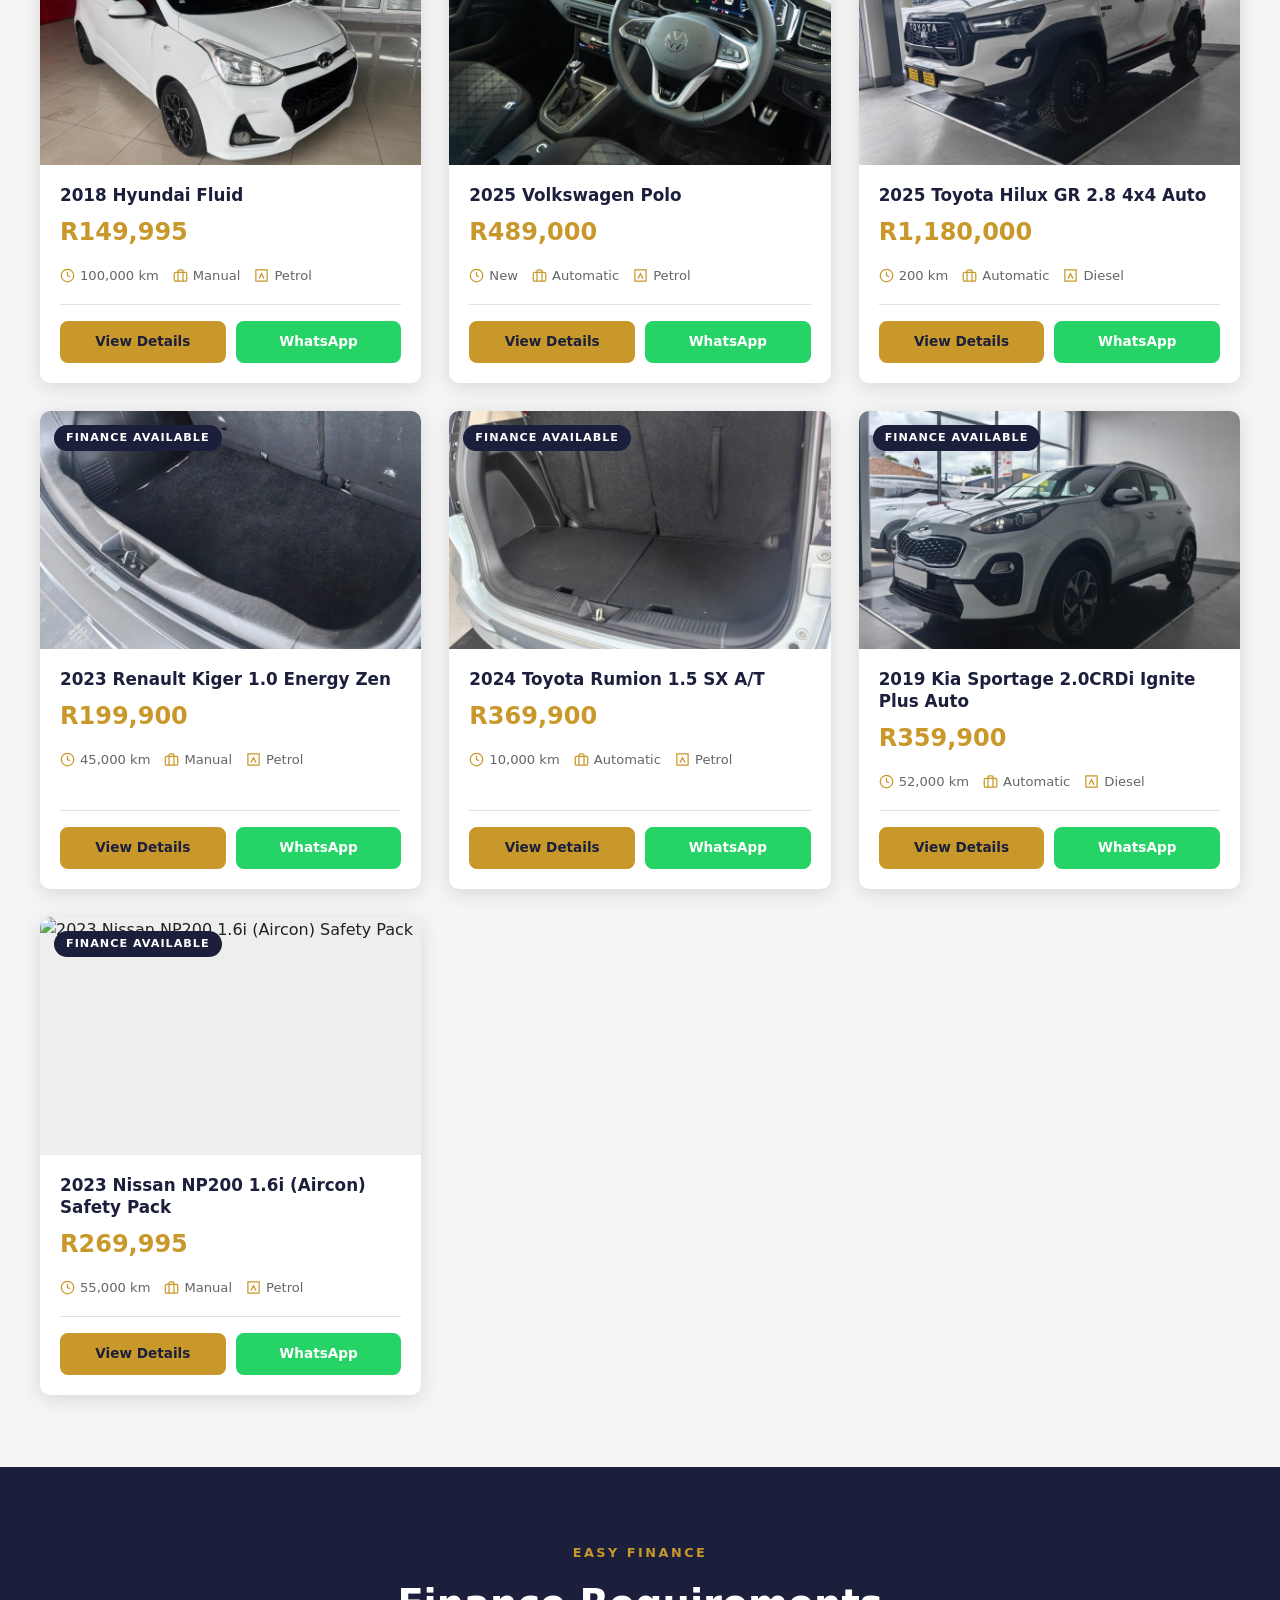
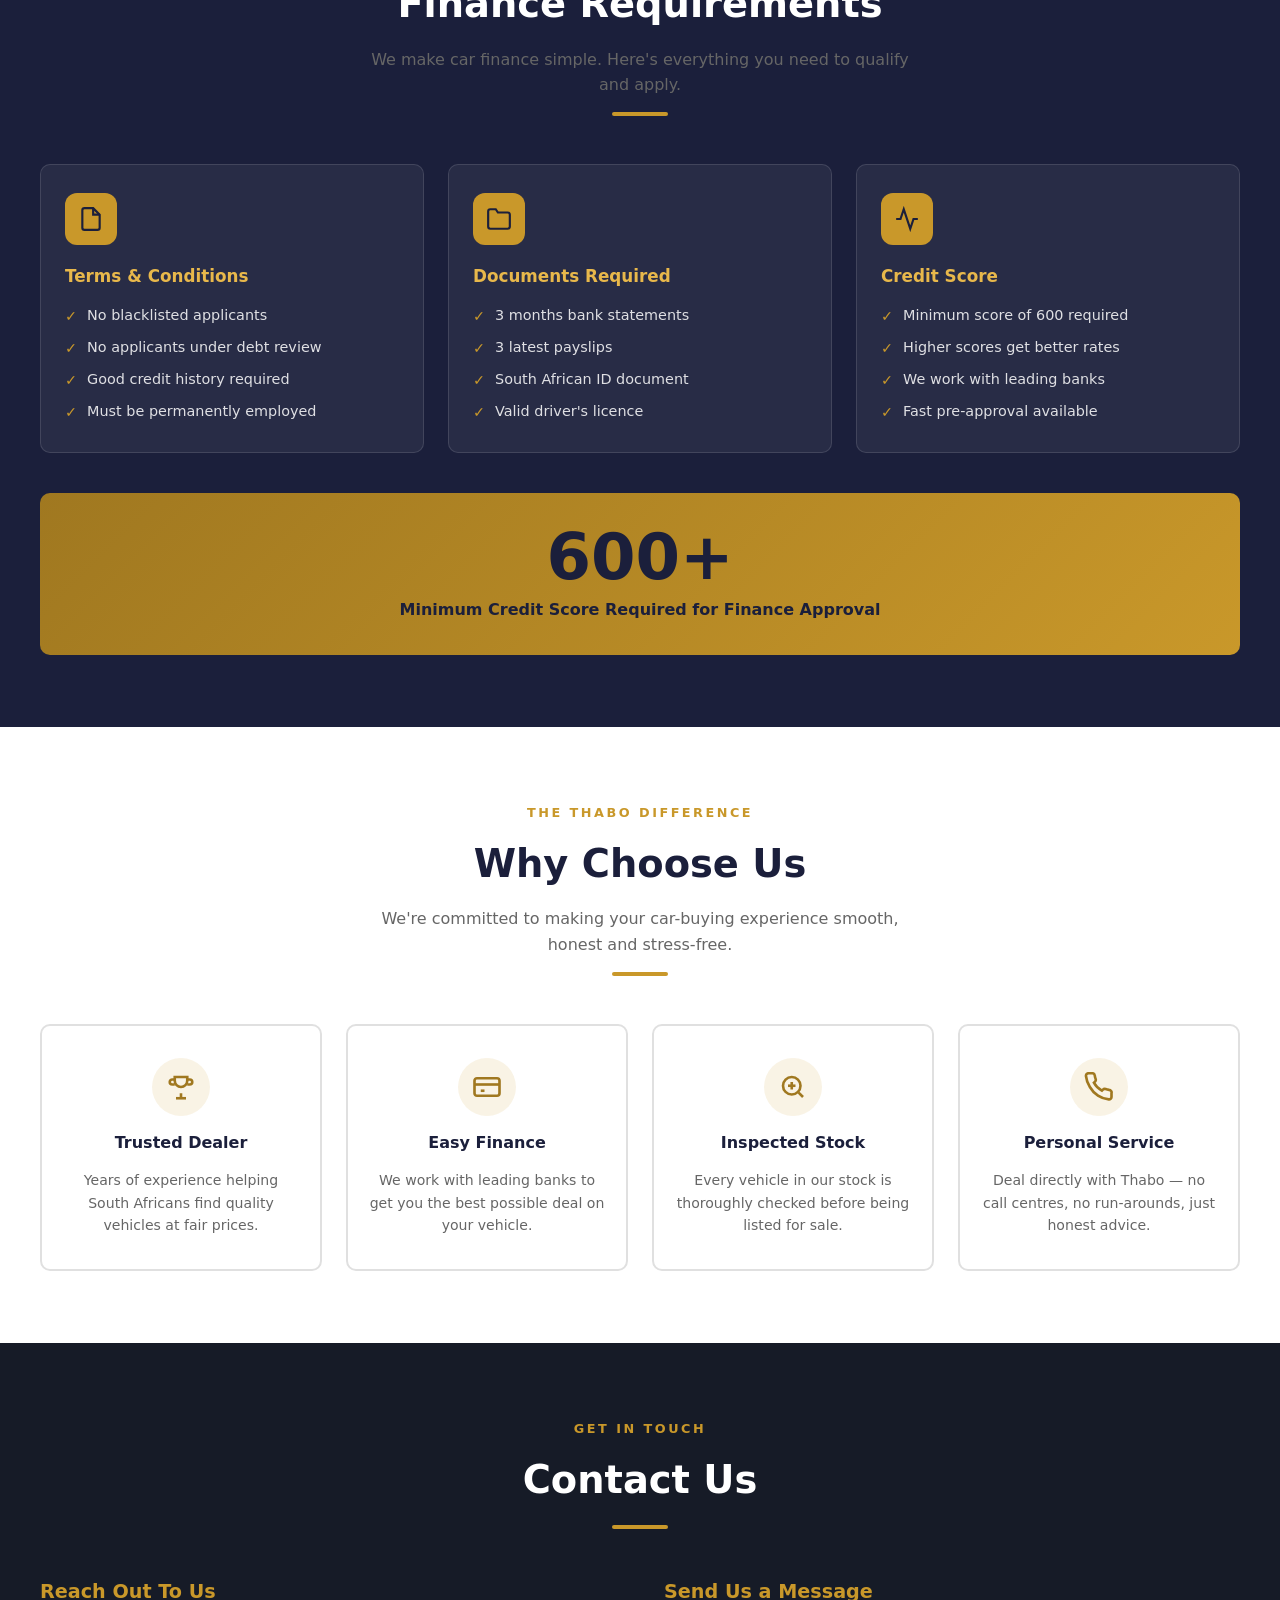
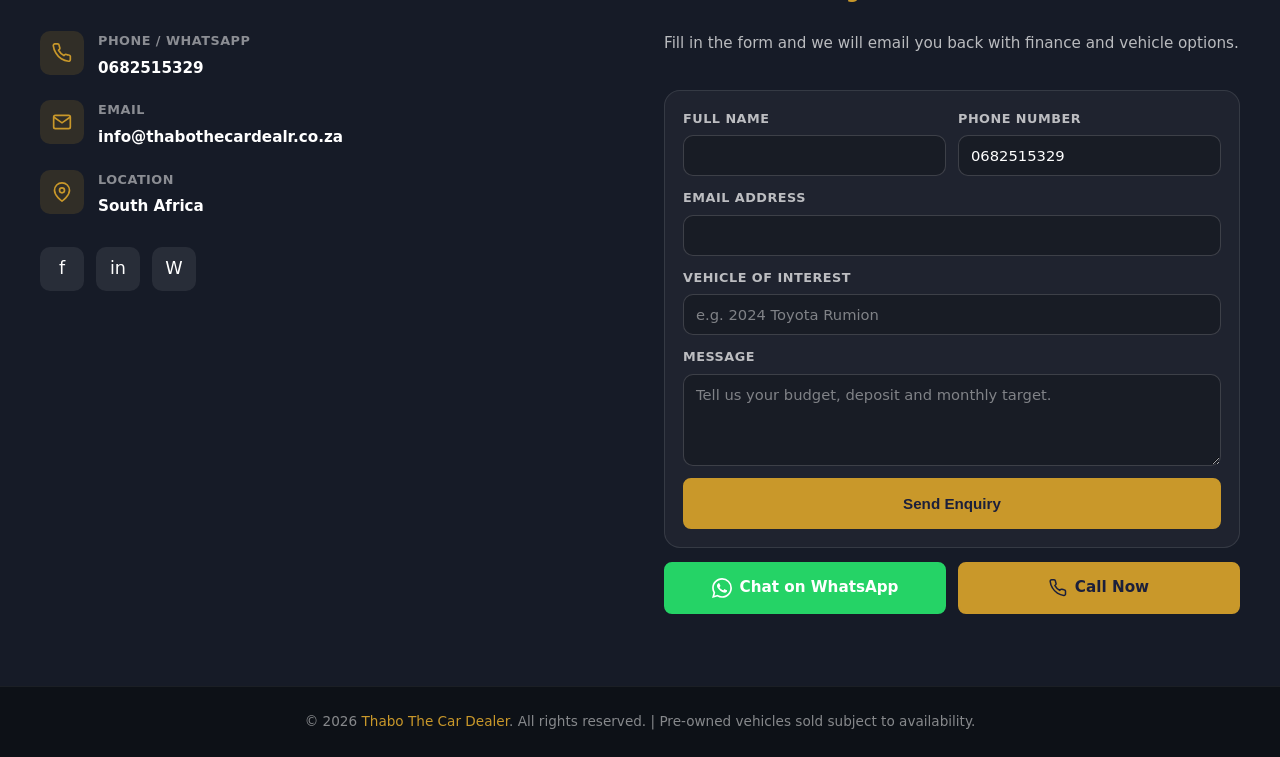
==== commit 307b2143: "Add 2023 Nissan NP200 listing and detail page" ====
--- a/index.html
+++ b/index.html
@@ -399,6 +399,41 @@
           </div>
         </article>
 
+        <!-- ── CARD: Nissan NP200 2023 ── -->
+        <article class="car-card">
+          <div class="car-card-img">
+            <img
+              src="images/NP 200/WhatsApp Image 2026-04-17 at 10.49.52 AM.jpeg"
+              alt="2023 Nissan NP200 1.6i (Aircon) Safety Pack"
+              loading="lazy"
+            />
+            <span class="car-badge finance">Finance Available</span>
+          </div>
+          <div class="car-card-body">
+            <h3>2023 Nissan NP200 1.6i (Aircon) Safety Pack</h3>
+            <div class="car-price">R269,995</div>
+            <div class="car-specs">
+              <span class="car-spec">
+                <svg width="15" height="15" fill="none" stroke="currentColor" stroke-width="2" viewBox="0 0 24 24"><circle cx="12" cy="12" r="10"/><path d="M12 6v6l4 2"/></svg>
+                55,000 km
+              </span>
+              <span class="car-spec">
+                <svg width="15" height="15" fill="none" stroke="currentColor" stroke-width="2" viewBox="0 0 24 24"><rect x="2" y="7" width="20" height="14" rx="2"/><path d="M16 21V5a2 2 0 0 0-2-2h-4a2 2 0 0 0-2 2v16"/></svg>
+                Manual
+              </span>
+              <span class="car-spec">
+                <svg width="15" height="15" fill="none" stroke="currentColor" stroke-width="2" viewBox="0 0 24 24"><path d="M3 3h18v18H3z"/><path d="M8 17l4-8 4 8"/></svg>
+                Petrol
+              </span>
+            </div>
+            <div class="car-card-footer">
+              <a href="nissan-np200.html" class="btn btn-primary" style="font-size:0.85rem;padding:10px 16px;">View Details</a>
+              <a href="https://wa.me/27682515329?text=Hi%20Thabo%2C%20I%20am%20interested%20in%20the%202023%20Nissan%20NP200%201.6i%20%28Aircon%29%20Safety%20Pack%20for%20R269%2C995."
+                 class="btn btn-whatsapp" style="font-size:0.85rem;padding:10px 16px;" target="_blank" rel="noopener">WhatsApp</a>
+            </div>
+          </div>
+        </article>
+
         <!-- ── ADD MORE CAR CARDS HERE ── -->
         <!-- Duplicate the article block above and replace with new car info and image folder -->
 
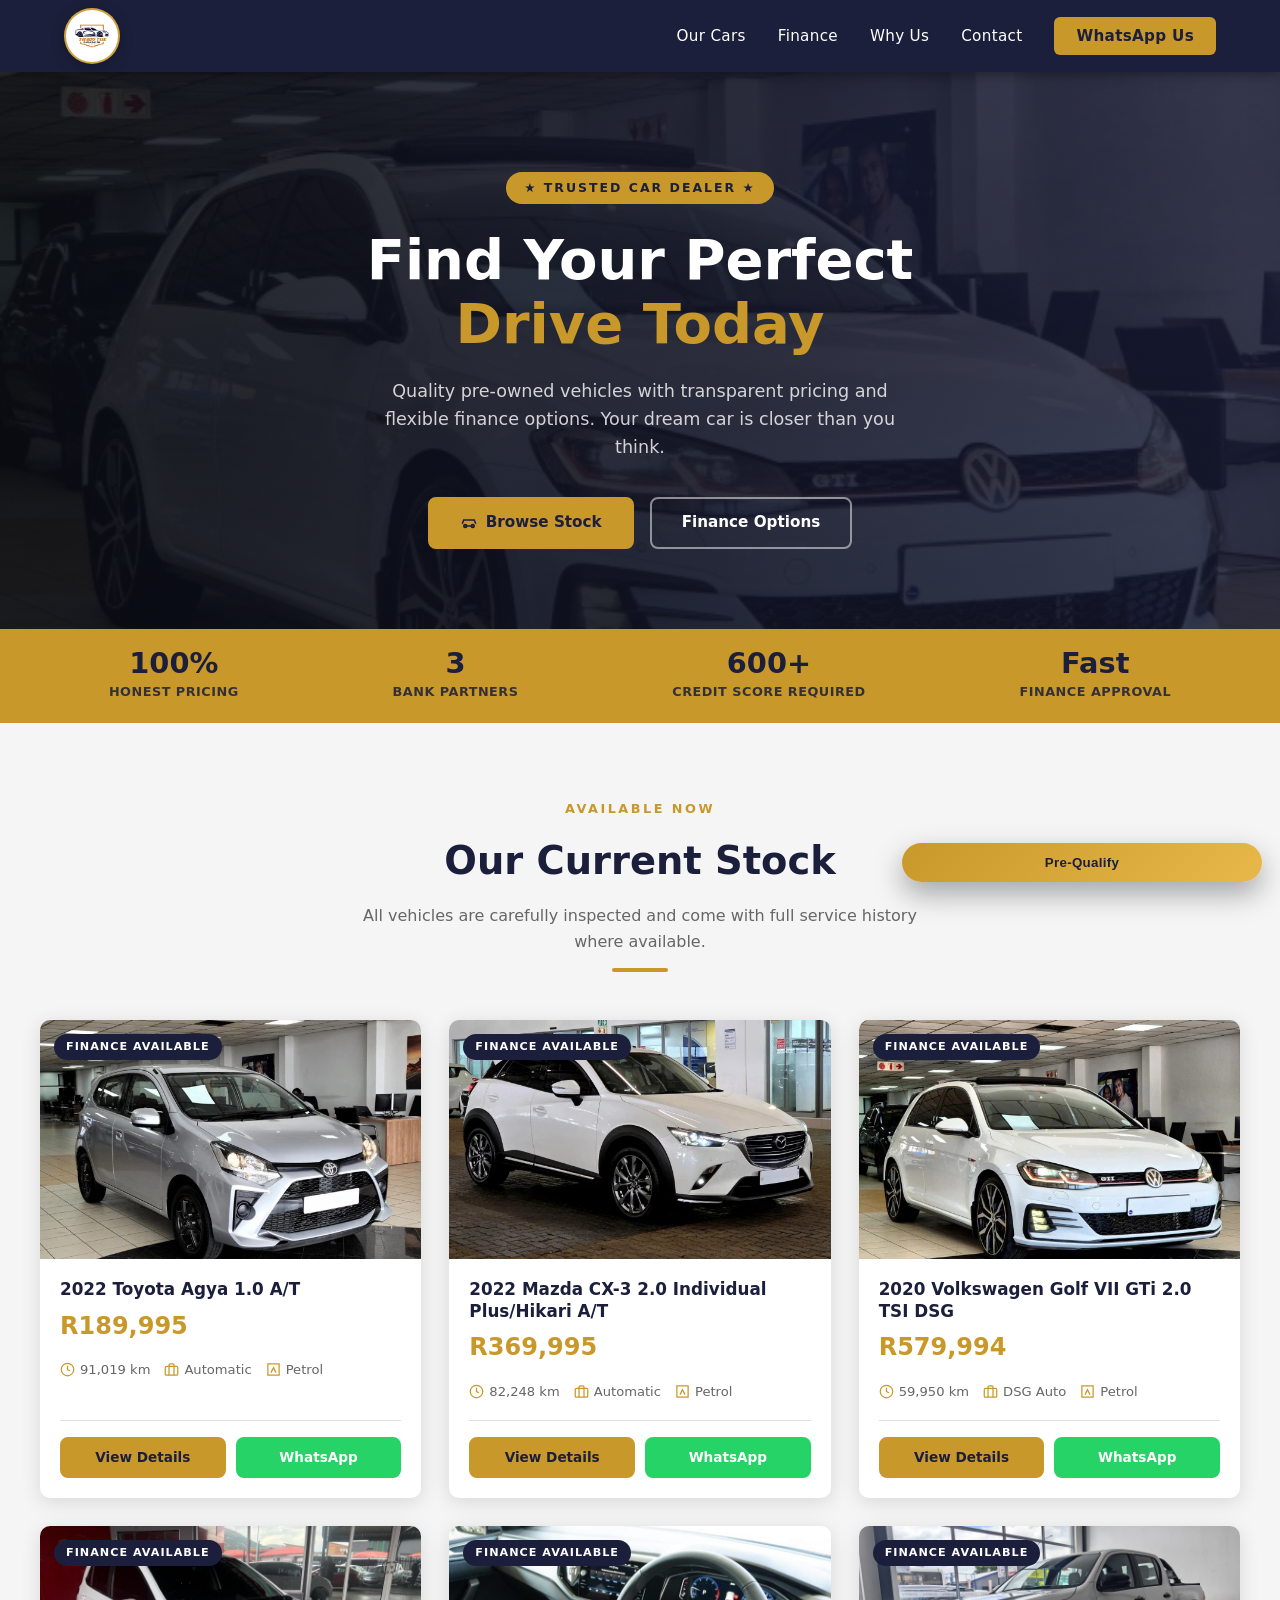
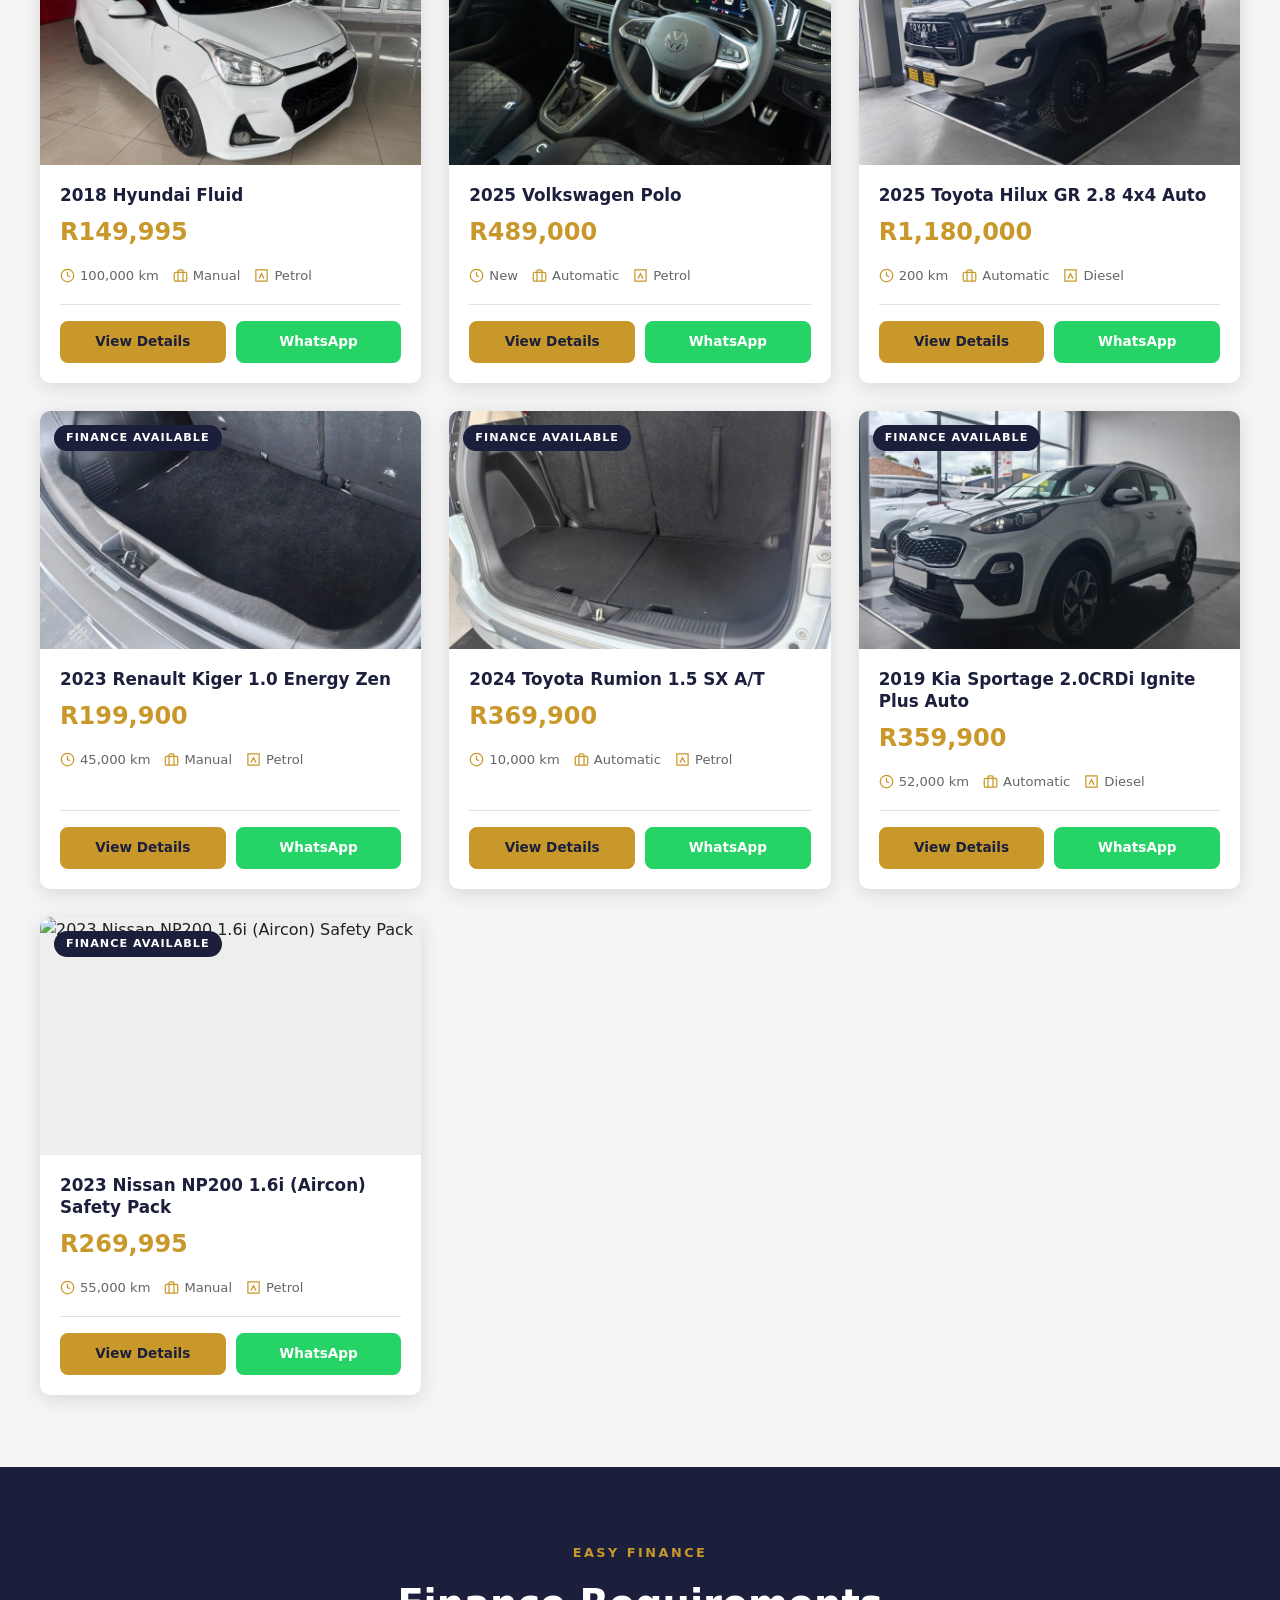
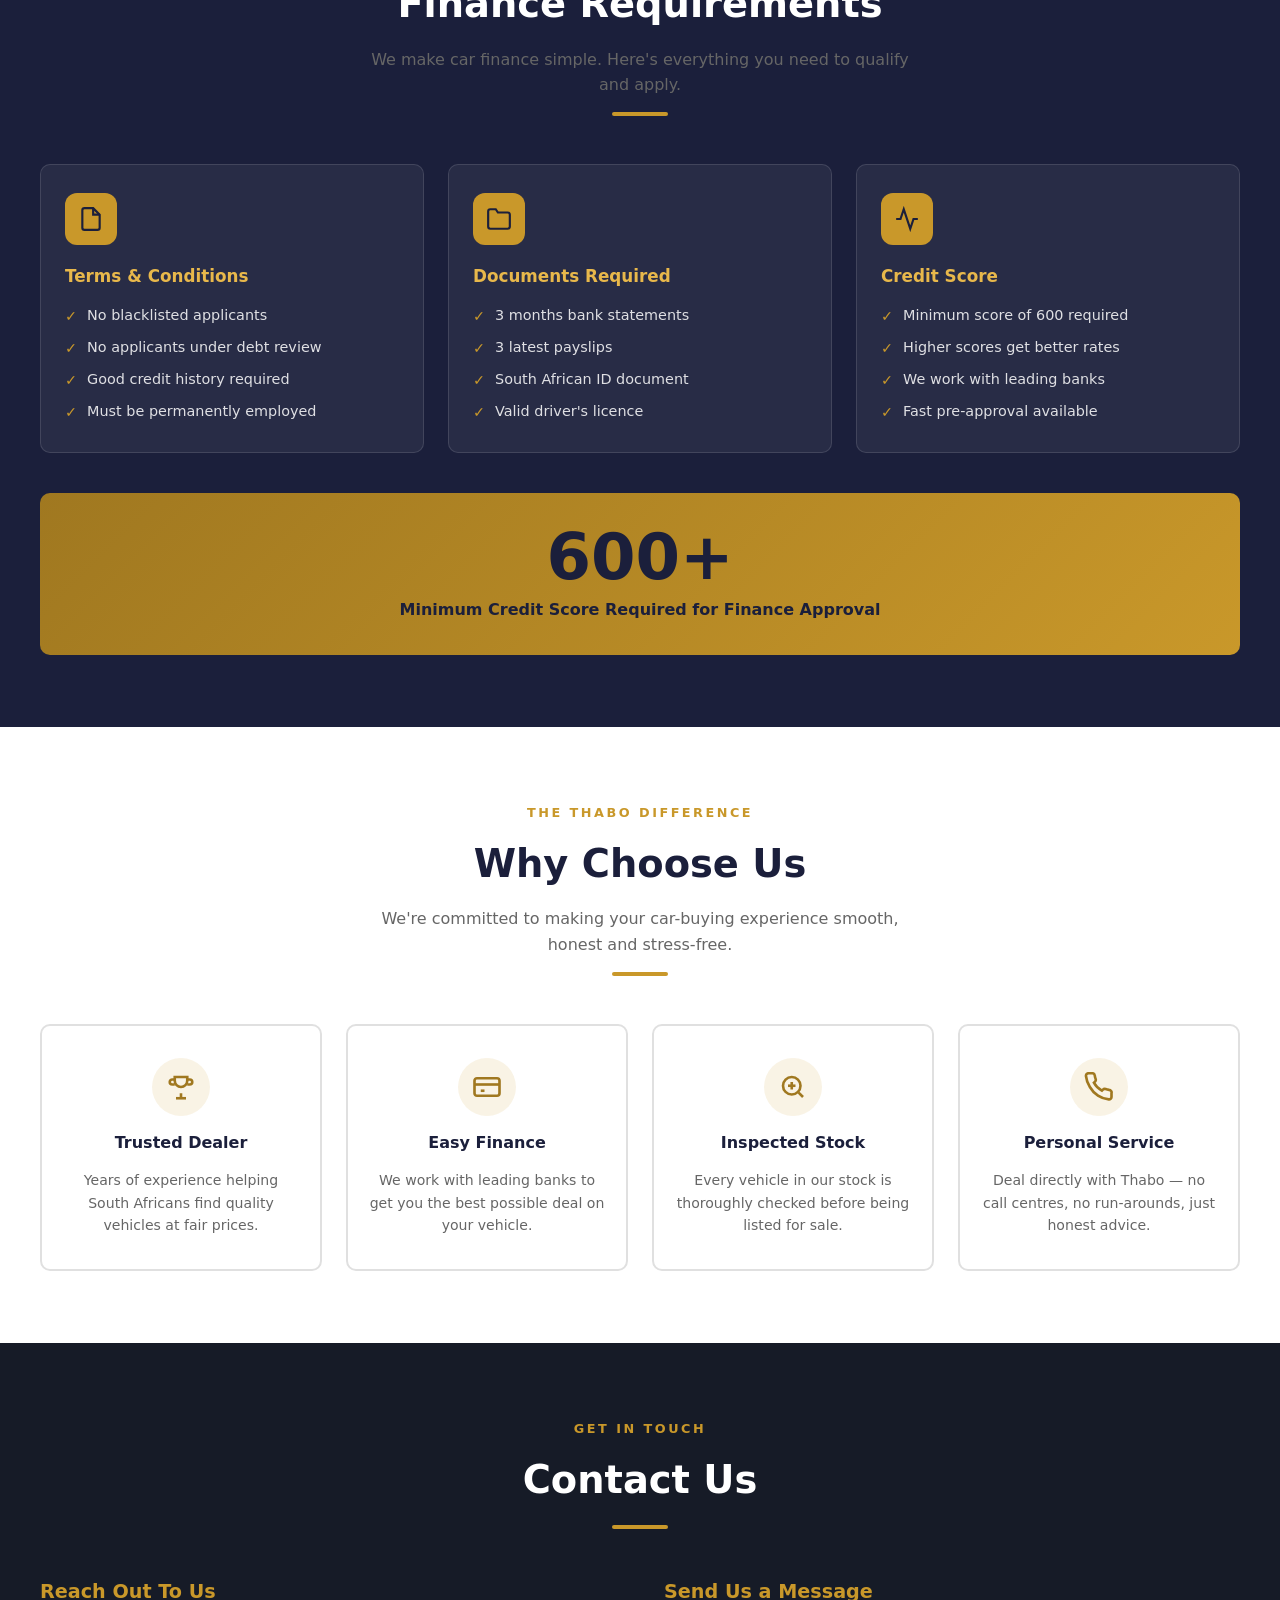
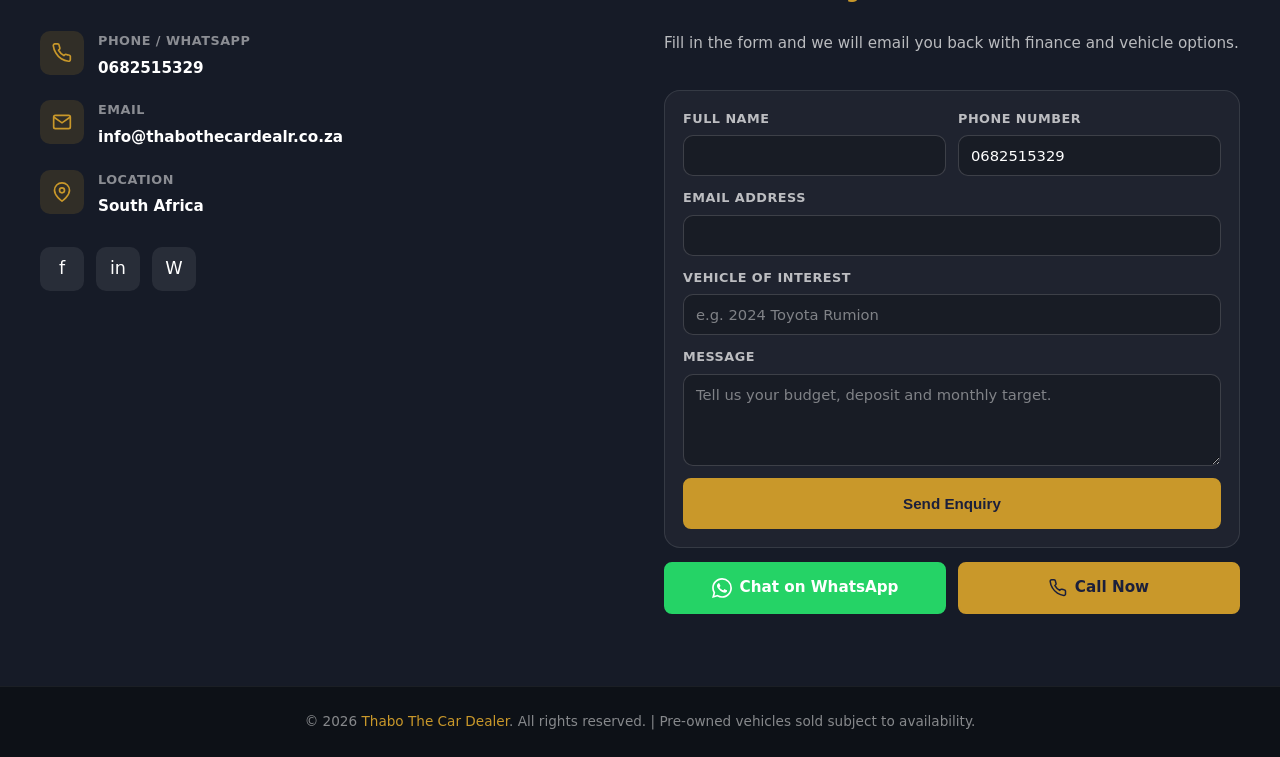
==== commit 73577c7a: "Add basic finance pre-qualification chatbot widget" ====
--- a/index.html
+++ b/index.html
@@ -667,6 +667,32 @@
     </div>
   </section>
 
+  <!-- ═══ PRE-QUAL CHATBOT ═══ -->
+  <div class="prequal-chatbot" id="prequalChatbot" aria-live="polite">
+    <button class="chatbot-toggle" id="chatbotToggle" aria-expanded="false" aria-controls="chatbotPanel">
+      <span>Pre-Qualify</span>
+    </button>
+
+    <div class="chatbot-panel" id="chatbotPanel" hidden>
+      <div class="chatbot-header">
+        <h3>Finance Pre-Check</h3>
+        <button class="chatbot-close" id="chatbotClose" aria-label="Close chatbot">x</button>
+      </div>
+
+      <div class="chatbot-body">
+        <p class="chatbot-intro">Answer a few quick questions and we will estimate if you are likely to qualify.</p>
+        <div class="chatbot-question" id="chatbotQuestion"></div>
+        <div class="chatbot-options" id="chatbotOptions"></div>
+        <div class="chatbot-result" id="chatbotResult"></div>
+      </div>
+
+      <div class="chatbot-footer">
+        <button class="chatbot-secondary" id="chatbotRestart">Restart</button>
+        <a id="chatbotWhatsApp" class="btn btn-whatsapp" href="https://wa.me/27682515329?text=Hi%20Thabo%2C%20I%20want%20to%20continue%20with%20finance%20pre-qualification." target="_blank" rel="noopener">Continue on WhatsApp</a>
+      </div>
+    </div>
+  </div>
+
   <!-- ═══ FOOTER ═══ -->
   <footer>
     <p>&copy; 2026 <span>Thabo The Car Dealer</span>. All rights reserved. | Pre-owned vehicles sold subject to availability.</p>
--- a/css/style.css
+++ b/css/style.css
@@ -748,6 +748,142 @@
   display: grid;
   grid-template-columns: 1fr 1fr;
   gap: 12px;
+}
+
+/* ─── PRE-QUAL CHATBOT ─── */
+.prequal-chatbot {
+  position: fixed;
+  right: 18px;
+  bottom: 18px;
+  z-index: 1200;
+  width: min(360px, calc(100vw - 26px));
+}
+
+.chatbot-toggle {
+  width: 100%;
+  border: 0;
+  border-radius: 999px;
+  background: linear-gradient(135deg, var(--gold), var(--gold-light));
+  color: var(--navy);
+  font-weight: 800;
+  letter-spacing: 0.3px;
+  padding: 12px 16px;
+  cursor: pointer;
+  box-shadow: 0 12px 28px rgba(13, 17, 23, 0.35);
+}
+
+.chatbot-panel {
+  margin-top: 10px;
+  background: #101622;
+  color: var(--white);
+  border: 1px solid rgba(255,255,255,0.14);
+  border-radius: 14px;
+  overflow: hidden;
+  box-shadow: 0 16px 32px rgba(0, 0, 0, 0.4);
+}
+
+.chatbot-header {
+  display: flex;
+  align-items: center;
+  justify-content: space-between;
+  padding: 12px 14px;
+  background: rgba(255,255,255,0.05);
+  border-bottom: 1px solid rgba(255,255,255,0.08);
+}
+
+.chatbot-header h3 {
+  font-size: 0.95rem;
+  color: var(--gold);
+}
+
+.chatbot-close {
+  border: 0;
+  background: transparent;
+  color: rgba(255,255,255,0.75);
+  font-size: 1rem;
+  cursor: pointer;
+}
+
+.chatbot-body {
+  padding: 14px;
+  display: grid;
+  gap: 12px;
+}
+
+.chatbot-intro {
+  font-size: 0.82rem;
+  color: rgba(255,255,255,0.72);
+}
+
+.chatbot-question {
+  font-weight: 700;
+  font-size: 0.92rem;
+}
+
+.chatbot-options {
+  display: grid;
+  gap: 8px;
+}
+
+.chatbot-option {
+  border: 1px solid rgba(255,255,255,0.14);
+  background: rgba(255,255,255,0.04);
+  color: var(--white);
+  border-radius: 10px;
+  padding: 10px 12px;
+  text-align: left;
+  cursor: pointer;
+  font-size: 0.86rem;
+}
+
+.chatbot-option:hover {
+  border-color: var(--gold);
+  background: rgba(201,152,42,0.15);
+}
+
+.chatbot-result {
+  display: none;
+  border-radius: 10px;
+  padding: 12px;
+  font-size: 0.86rem;
+  border: 1px solid transparent;
+}
+
+.chatbot-result.show { display: block; }
+.chatbot-result.good {
+  background: rgba(40, 167, 69, 0.16);
+  border-color: rgba(40, 167, 69, 0.45);
+}
+.chatbot-result.medium {
+  background: rgba(201, 152, 42, 0.16);
+  border-color: rgba(201, 152, 42, 0.45);
+}
+.chatbot-result.low {
+  background: rgba(220, 53, 69, 0.14);
+  border-color: rgba(220, 53, 69, 0.4);
+}
+
+.chatbot-footer {
+  padding: 12px 14px 14px;
+  display: grid;
+  grid-template-columns: 1fr;
+  gap: 8px;
+  border-top: 1px solid rgba(255,255,255,0.08);
+}
+
+.chatbot-secondary {
+  border: 1px solid rgba(255,255,255,0.2);
+  background: transparent;
+  color: var(--white);
+  border-radius: 8px;
+  padding: 9px 12px;
+  font-weight: 600;
+  cursor: pointer;
+}
+
+.chatbot-secondary:hover {
+  border-color: var(--gold);
+  color: var(--gold);
 }
 
 /* ─── FOOTER ─── */
@@ -1206,6 +1342,9 @@
   .contact-form { padding: 14px; }
   .contact-quick-actions { grid-template-columns: 1fr; }
 
+  /* ─ Chatbot ─ */
+  .prequal-chatbot { right: 10px; bottom: 10px; width: calc(100vw - 20px); }
+
   /* ─ Detail page ─ */
   .detail-page { padding: 20px 14px; }
   .info-card { padding: 18px 16px; }
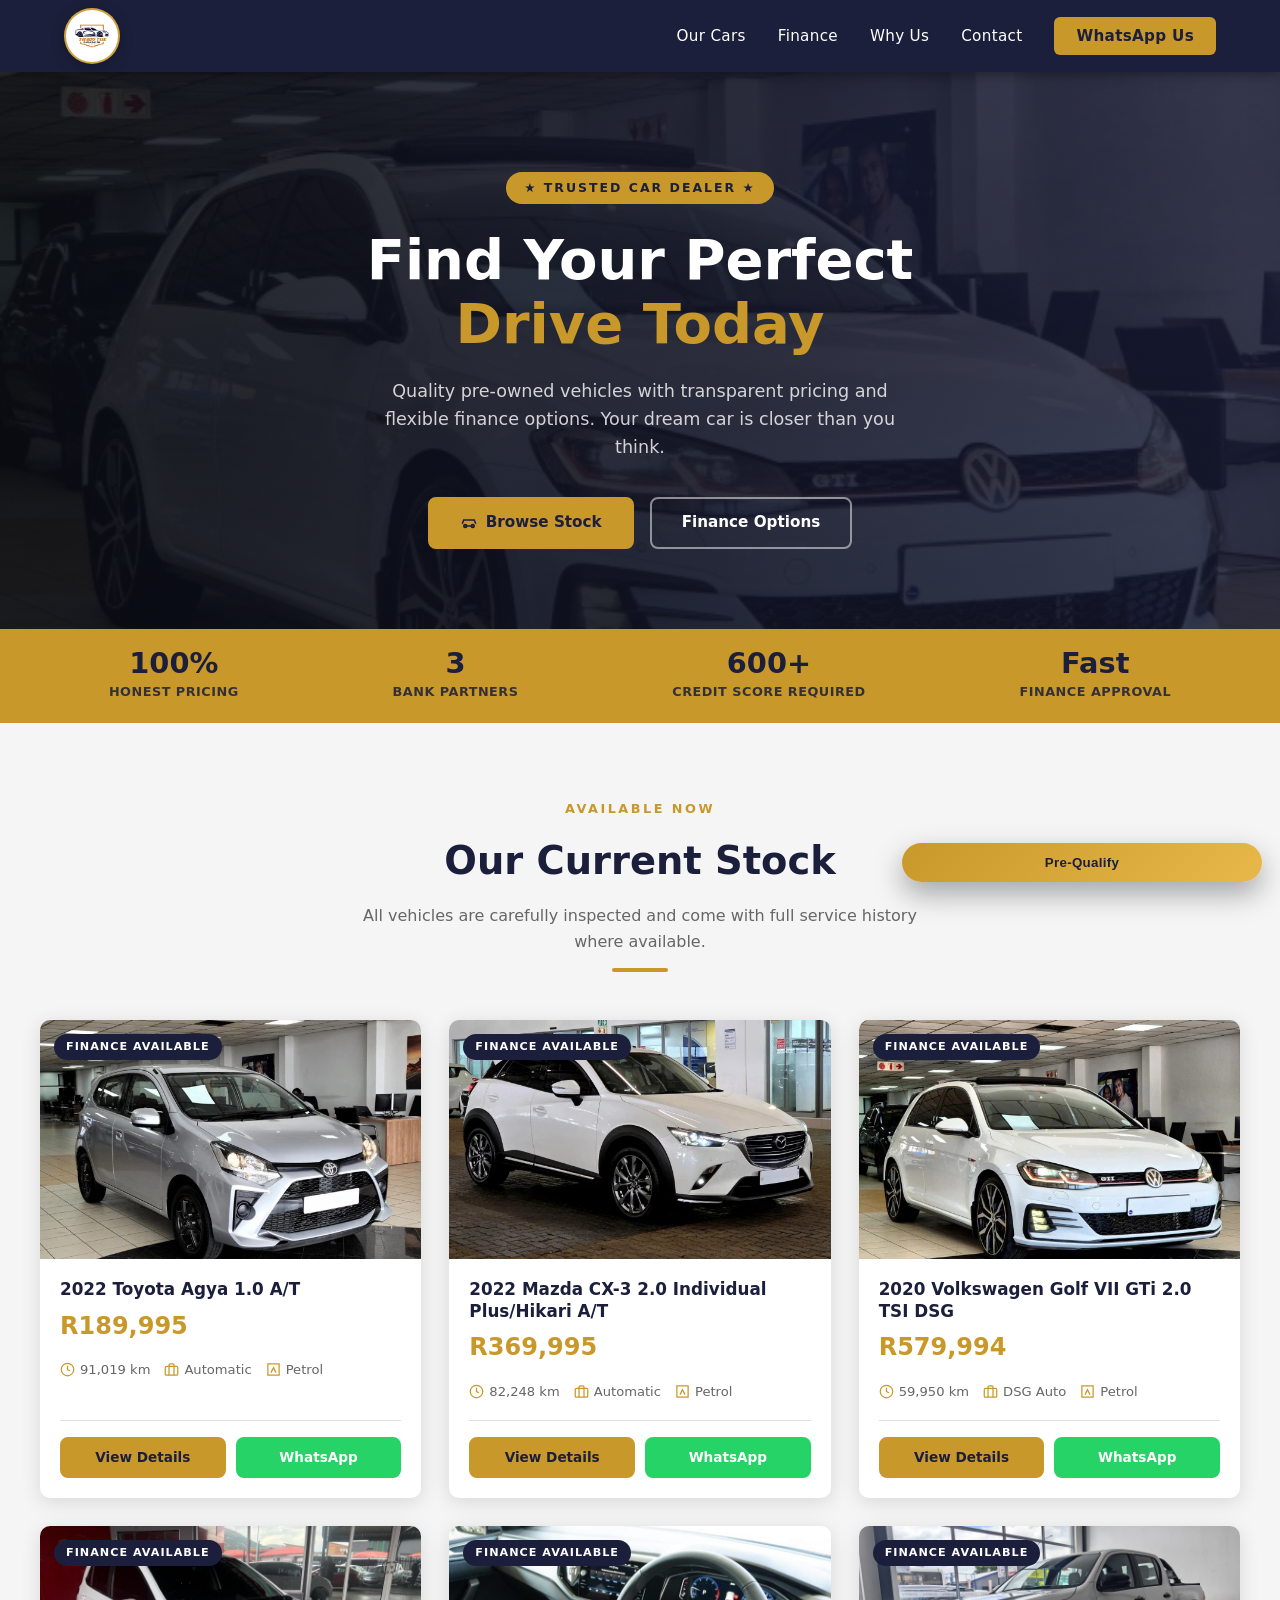
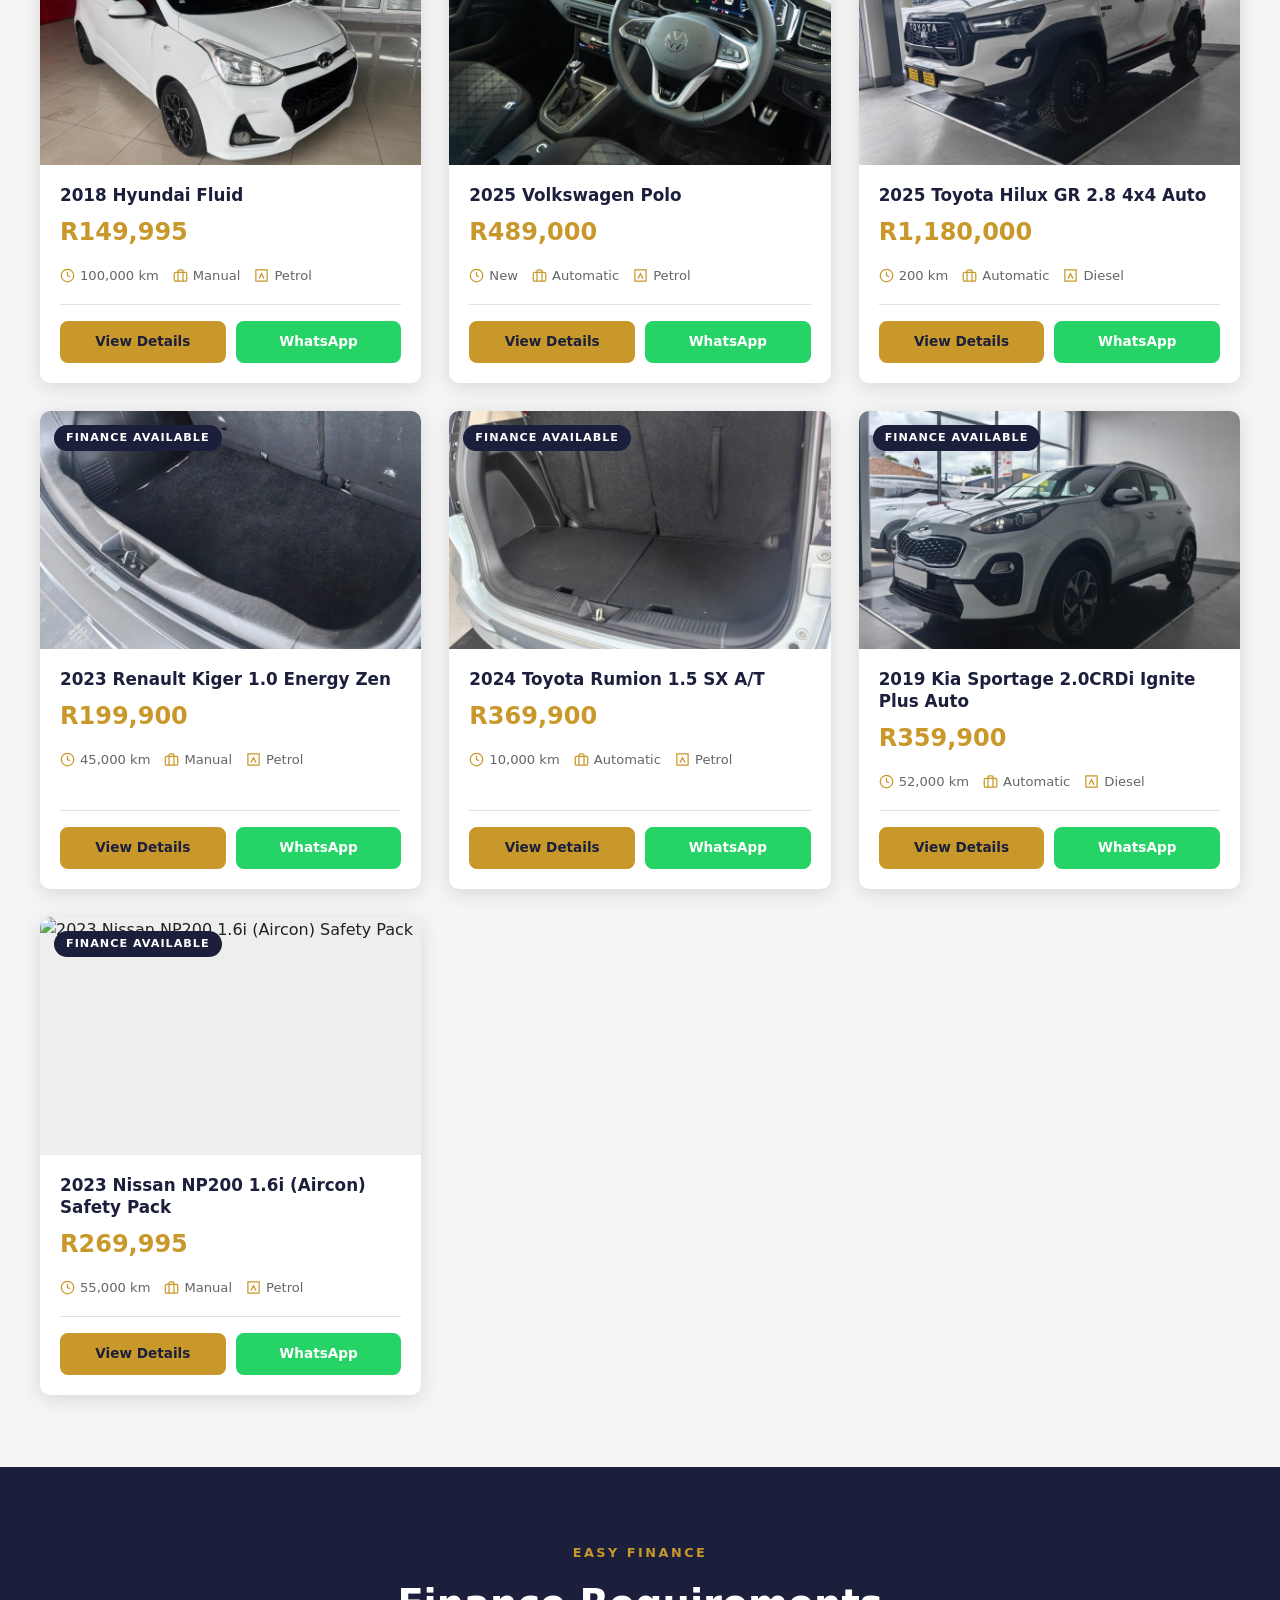
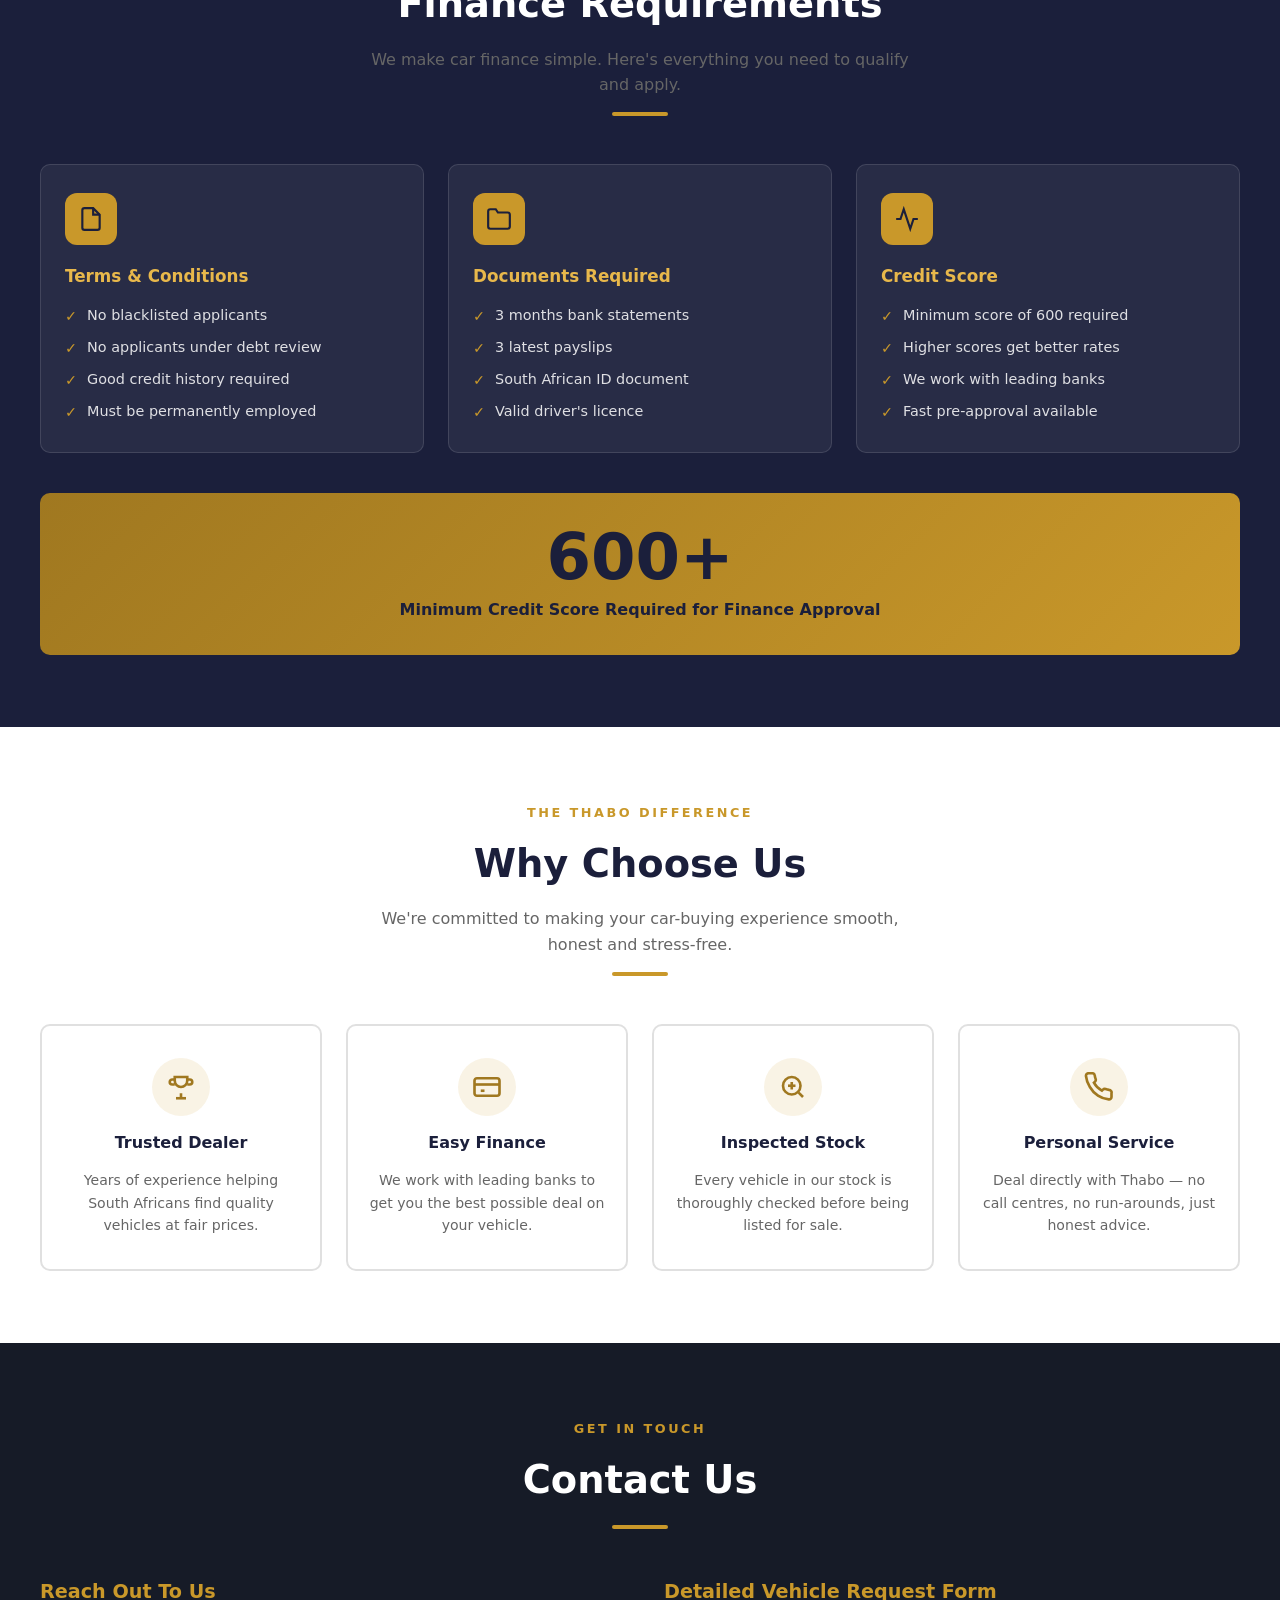
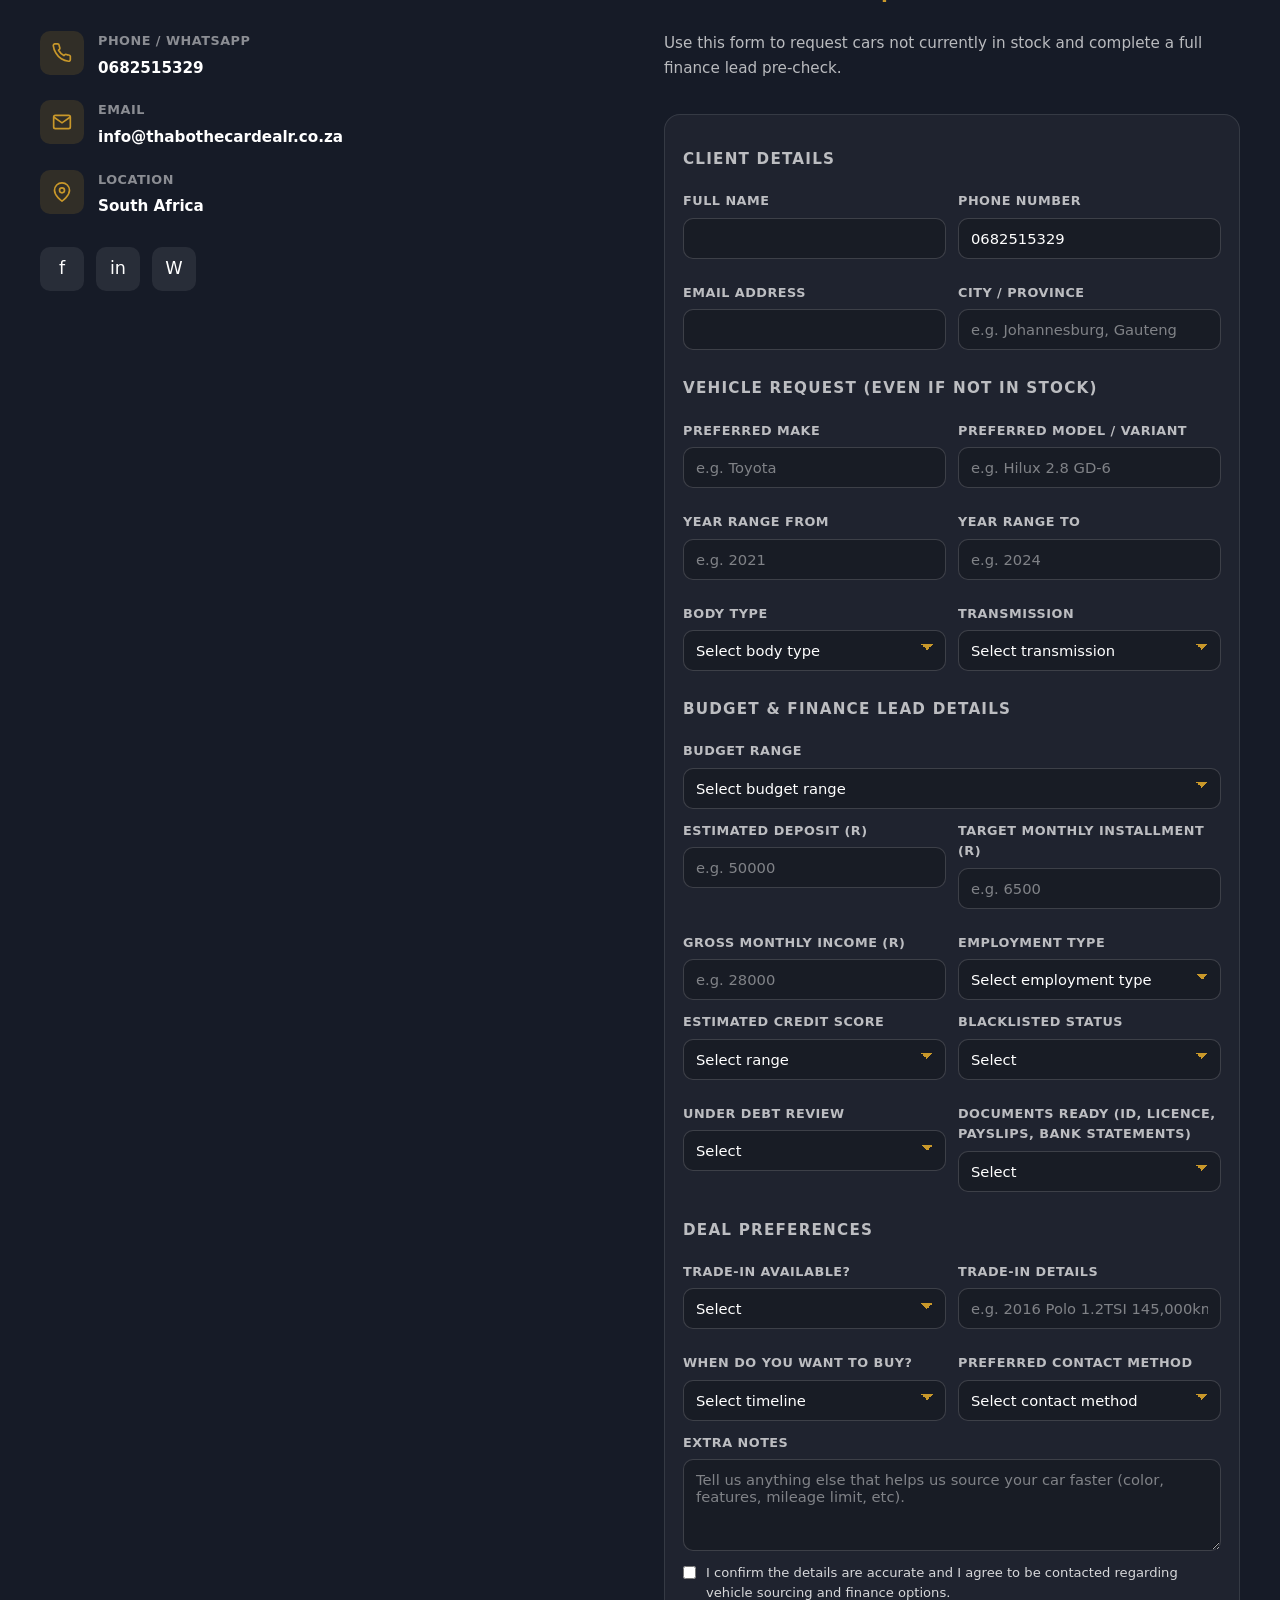
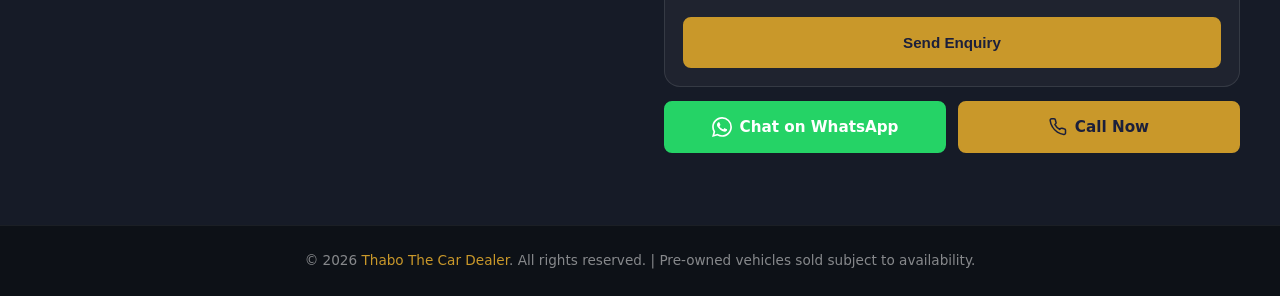
==== commit d8f6e18a: "Expand enquiry form for detailed vehicle sourcing and finance leads" ====
--- a/index.html
+++ b/index.html
@@ -610,14 +610,15 @@
         </div>
 
         <div class="contact-cta">
-          <h3>Send Us a Message</h3>
-          <p>Fill in the form and we will email you back with finance and vehicle options.</p>
+          <h3>Detailed Vehicle Request Form</h3>
+          <p>Use this form to request cars not currently in stock and complete a full finance lead pre-check.</p>
 
           <form class="contact-form" action="https://formsubmit.co/info@thabothecardealr.co.za" method="POST">
-            <input type="hidden" name="_subject" value="New enquiry from Thabo The Car Dealer website">
+            <input type="hidden" name="_subject" value="Detailed vehicle sourcing and finance lead">
             <input type="hidden" name="_captcha" value="false">
             <input type="hidden" name="_template" value="table">
 
+            <p class="form-section-title">Client Details</p>
             <div class="form-grid">
               <div class="form-group">
                 <label for="contact-name">Full Name</label>
@@ -627,21 +628,179 @@
                 <label for="contact-phone">Phone Number</label>
                 <input id="contact-phone" name="Phone Number" type="tel" value="0682515329" required>
               </div>
-            </div>
-
+              <div class="form-group">
+                <label for="contact-email">Email Address</label>
+                <input id="contact-email" name="Email" type="email" required>
+              </div>
+              <div class="form-group">
+                <label for="contact-city">City / Province</label>
+                <input id="contact-city" name="Location" type="text" placeholder="e.g. Johannesburg, Gauteng" required>
+              </div>
+            </div>
+
+            <p class="form-section-title">Vehicle Request (Even If Not In Stock)</p>
+            <div class="form-grid">
+              <div class="form-group">
+                <label for="contact-make">Preferred Make</label>
+                <input id="contact-make" name="Preferred Make" type="text" placeholder="e.g. Toyota" required>
+              </div>
+              <div class="form-group">
+                <label for="contact-model">Preferred Model / Variant</label>
+                <input id="contact-model" name="Preferred Model" type="text" placeholder="e.g. Hilux 2.8 GD-6" required>
+              </div>
+              <div class="form-group">
+                <label for="contact-year-from">Year Range From</label>
+                <input id="contact-year-from" name="Year From" type="number" min="2000" max="2030" placeholder="e.g. 2021">
+              </div>
+              <div class="form-group">
+                <label for="contact-year-to">Year Range To</label>
+                <input id="contact-year-to" name="Year To" type="number" min="2000" max="2030" placeholder="e.g. 2024">
+              </div>
+              <div class="form-group">
+                <label for="contact-body-type">Body Type</label>
+                <select id="contact-body-type" name="Body Type" required>
+                  <option value="">Select body type</option>
+                  <option value="Hatchback">Hatchback</option>
+                  <option value="Sedan">Sedan</option>
+                  <option value="SUV">SUV</option>
+                  <option value="Bakkie">Bakkie</option>
+                  <option value="MPV">MPV</option>
+                  <option value="Any">Any</option>
+                </select>
+              </div>
+              <div class="form-group">
+                <label for="contact-transmission">Transmission</label>
+                <select id="contact-transmission" name="Transmission" required>
+                  <option value="">Select transmission</option>
+                  <option value="Automatic">Automatic</option>
+                  <option value="Manual">Manual</option>
+                  <option value="Any">Any</option>
+                </select>
+              </div>
+            </div>
+
+            <p class="form-section-title">Budget & Finance Lead Details</p>
             <div class="form-group">
-              <label for="contact-email">Email Address</label>
-              <input id="contact-email" name="Email" type="email" required>
+              <label for="contact-budget">Budget Range</label>
+              <select id="contact-budget" name="Budget Range" required>
+                <option value="">Select budget range</option>
+                <option value="Below R150,000">Below R150,000</option>
+                <option value="R150,000 - R250,000">R150,000 - R250,000</option>
+                <option value="R250,000 - R350,000">R250,000 - R350,000</option>
+                <option value="R350,000 - R500,000">R350,000 - R500,000</option>
+                <option value="R500,000+">R500,000+</option>
+              </select>
+            </div>
+
+            <div class="form-grid">
+              <div class="form-group">
+                <label for="contact-deposit">Estimated Deposit (R)</label>
+                <input id="contact-deposit" name="Deposit Amount" type="number" min="0" placeholder="e.g. 50000">
+              </div>
+              <div class="form-group">
+                <label for="contact-installment">Target Monthly Installment (R)</label>
+                <input id="contact-installment" name="Target Monthly Installment" type="number" min="0" placeholder="e.g. 6500">
+              </div>
+              <div class="form-group">
+                <label for="contact-income">Gross Monthly Income (R)</label>
+                <input id="contact-income" name="Gross Monthly Income" type="number" min="0" placeholder="e.g. 28000" required>
+              </div>
+              <div class="form-group">
+                <label for="contact-employment">Employment Type</label>
+                <select id="contact-employment" name="Employment Type" required>
+                  <option value="">Select employment type</option>
+                  <option value="Permanent">Permanent</option>
+                  <option value="Contract">Contract</option>
+                  <option value="Self-employed">Self-employed</option>
+                  <option value="Business owner">Business owner</option>
+                </select>
+              </div>
+            </div>
+
+            <div class="form-grid">
+              <div class="form-group">
+                <label for="contact-credit">Estimated Credit Score</label>
+                <select id="contact-credit" name="Estimated Credit Score" required>
+                  <option value="">Select range</option>
+                  <option value="Below 600">Below 600</option>
+                  <option value="600 - 649">600 - 649</option>
+                  <option value="650 - 699">650 - 699</option>
+                  <option value="700+">700+</option>
+                  <option value="Not sure">Not sure</option>
+                </select>
+              </div>
+              <div class="form-group">
+                <label for="contact-blacklisted">Blacklisted Status</label>
+                <select id="contact-blacklisted" name="Blacklisted" required>
+                  <option value="">Select</option>
+                  <option value="No">No</option>
+                  <option value="Yes">Yes</option>
+                </select>
+              </div>
+              <div class="form-group">
+                <label for="contact-debt-review">Under Debt Review</label>
+                <select id="contact-debt-review" name="Under Debt Review" required>
+                  <option value="">Select</option>
+                  <option value="No">No</option>
+                  <option value="Yes">Yes</option>
+                </select>
+              </div>
+              <div class="form-group">
+                <label for="contact-docs">Documents Ready (ID, licence, payslips, bank statements)</label>
+                <select id="contact-docs" name="Documents Ready" required>
+                  <option value="">Select</option>
+                  <option value="Yes">Yes</option>
+                  <option value="Partially">Partially</option>
+                  <option value="No">No</option>
+                </select>
+              </div>
+            </div>
+
+            <p class="form-section-title">Deal Preferences</p>
+            <div class="form-grid">
+              <div class="form-group">
+                <label for="contact-tradein">Trade-in Available?</label>
+                <select id="contact-tradein" name="Trade-in" required>
+                  <option value="">Select</option>
+                  <option value="Yes">Yes</option>
+                  <option value="No">No</option>
+                </select>
+              </div>
+              <div class="form-group">
+                <label for="contact-tradein-details">Trade-in Details</label>
+                <input id="contact-tradein-details" name="Trade-in Details" type="text" placeholder="e.g. 2016 Polo 1.2TSI 145,000km">
+              </div>
+              <div class="form-group">
+                <label for="contact-buy-time">When Do You Want To Buy?</label>
+                <select id="contact-buy-time" name="Purchase Timeline" required>
+                  <option value="">Select timeline</option>
+                  <option value="Immediately">Immediately</option>
+                  <option value="Within 30 days">Within 30 days</option>
+                  <option value="1-3 months">1-3 months</option>
+                  <option value="Just comparing for now">Just comparing for now</option>
+                </select>
+              </div>
+              <div class="form-group">
+                <label for="contact-contact-method">Preferred Contact Method</label>
+                <select id="contact-contact-method" name="Preferred Contact Method" required>
+                  <option value="">Select contact method</option>
+                  <option value="Phone call">Phone call</option>
+                  <option value="WhatsApp">WhatsApp</option>
+                  <option value="Email">Email</option>
+                </select>
+              </div>
             </div>
 
             <div class="form-group">
-              <label for="contact-vehicle">Vehicle of Interest</label>
-              <input id="contact-vehicle" name="Vehicle" type="text" placeholder="e.g. 2024 Toyota Rumion">
-            </div>
-
-            <div class="form-group">
-              <label for="contact-message">Message</label>
-              <textarea id="contact-message" name="Message" rows="4" placeholder="Tell us your budget, deposit and monthly target." required></textarea>
+              <label for="contact-message">Extra Notes</label>
+              <textarea id="contact-message" name="Message" rows="4" placeholder="Tell us anything else that helps us source your car faster (color, features, mileage limit, etc)."></textarea>
+            </div>
+
+            <div class="checkbox-row">
+              <label class="checkbox-label" for="contact-consent">
+                <input id="contact-consent" name="Consent" type="checkbox" required>
+                I confirm the details are accurate and I agree to be contacted regarding vehicle sourcing and finance options.
+              </label>
             </div>
 
             <button type="submit" class="btn btn-primary form-submit-btn">Send Enquiry</button>
--- a/css/style.css
+++ b/css/style.css
@@ -717,6 +717,7 @@
 }
 
 .form-group input,
+.form-group select,
 .form-group textarea {
   border: 1px solid rgba(255,255,255,0.16);
   background: rgba(0,0,0,0.2);
@@ -728,15 +729,57 @@
 }
 
 .form-group input::placeholder,
+.form-group select::placeholder,
 .form-group textarea::placeholder {
   color: rgba(255,255,255,0.45);
 }
 
 .form-group input:focus,
+.form-group select:focus,
 .form-group textarea:focus {
   outline: none;
   border-color: var(--gold);
   box-shadow: 0 0 0 3px rgba(201,152,42,0.2);
+}
+
+.form-group select {
+  appearance: none;
+  background-image: linear-gradient(45deg, transparent 50%, var(--gold) 50%), linear-gradient(135deg, var(--gold) 50%, transparent 50%);
+  background-position: calc(100% - 18px) calc(50% - 3px), calc(100% - 12px) calc(50% - 3px);
+  background-size: 6px 6px, 6px 6px;
+  background-repeat: no-repeat;
+  padding-right: 34px;
+}
+
+.form-group select option {
+  color: #111111;
+}
+
+.form-section-title {
+  margin: 14px 0 10px;
+  color: var(--gold);
+  font-size: 0.82rem;
+  letter-spacing: 1.2px;
+  text-transform: uppercase;
+  font-weight: 800;
+}
+
+.checkbox-row {
+  margin: 8px 0 14px;
+}
+
+.checkbox-label {
+  display: flex;
+  align-items: flex-start;
+  gap: 10px;
+  font-size: 0.82rem;
+  color: rgba(255,255,255,0.82);
+  line-height: 1.5;
+}
+
+.checkbox-label input {
+  margin-top: 3px;
+  accent-color: var(--gold);
 }
 
 .form-submit-btn {
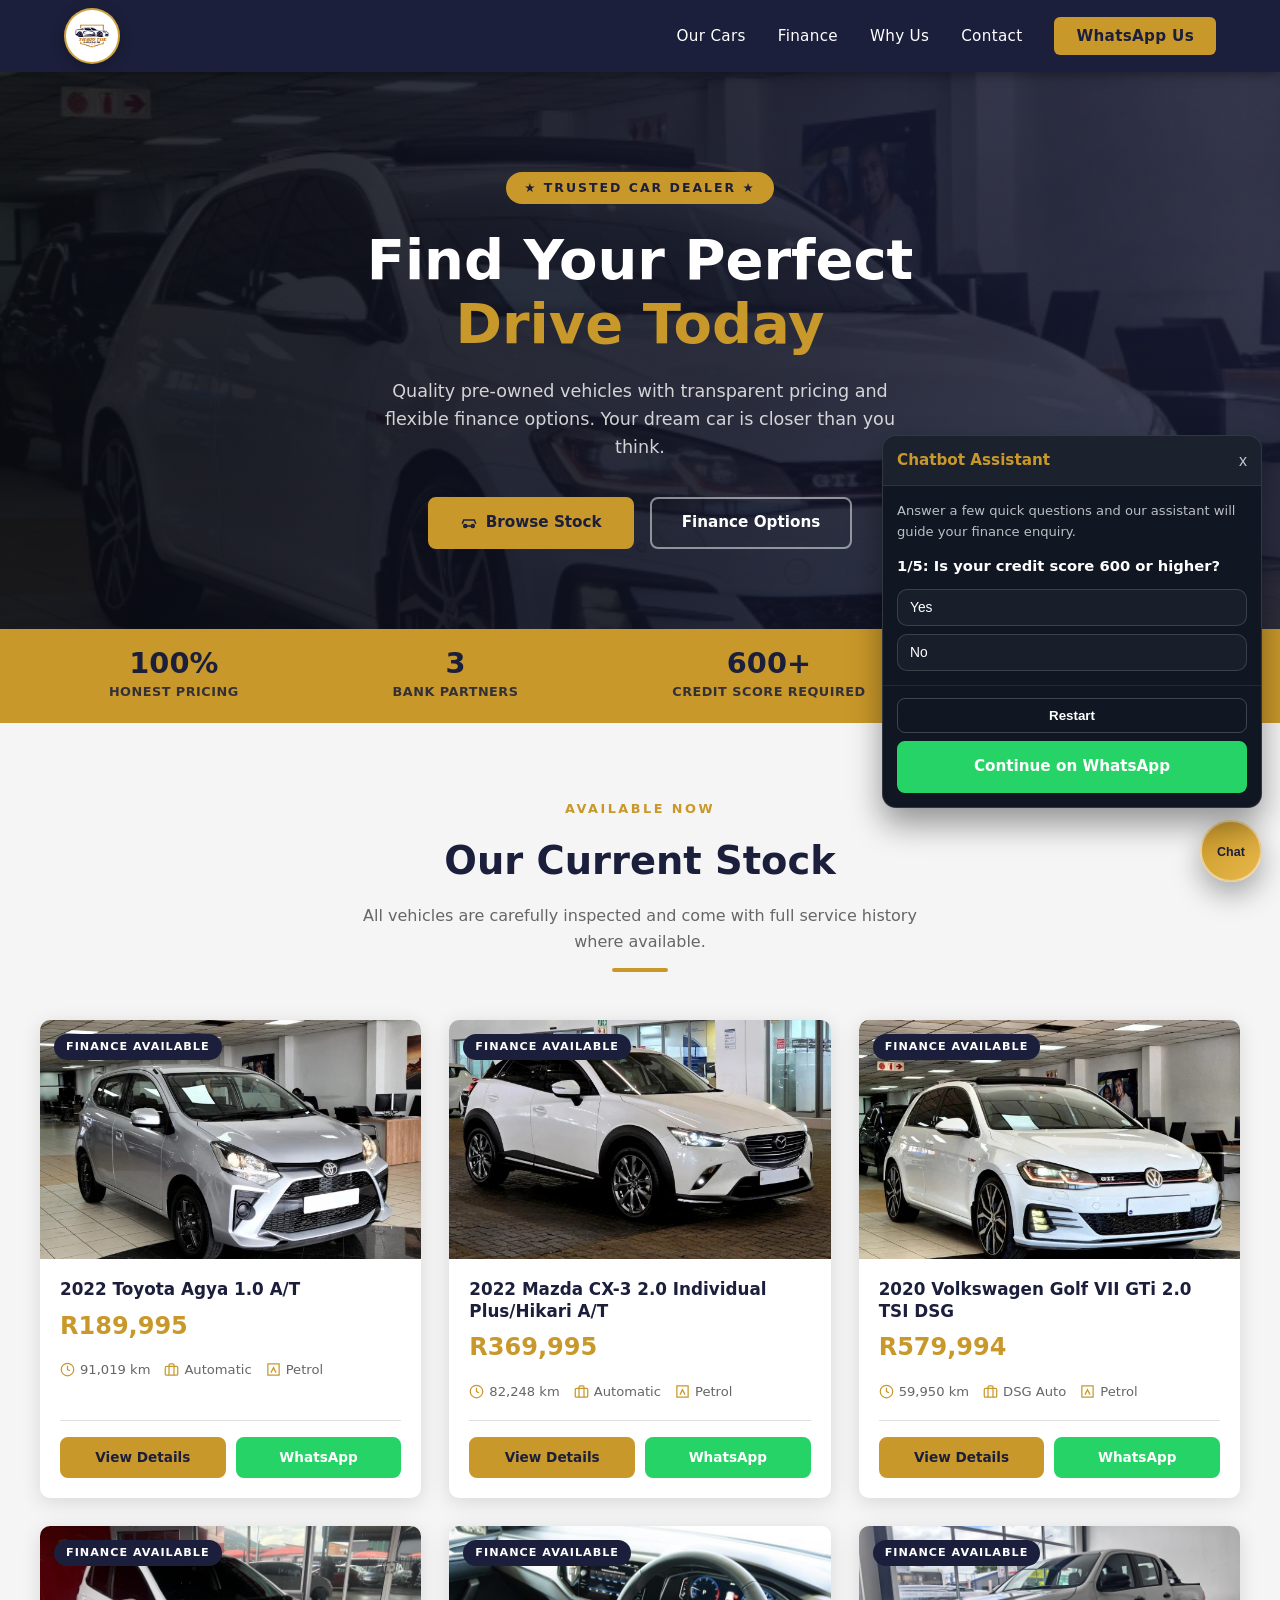
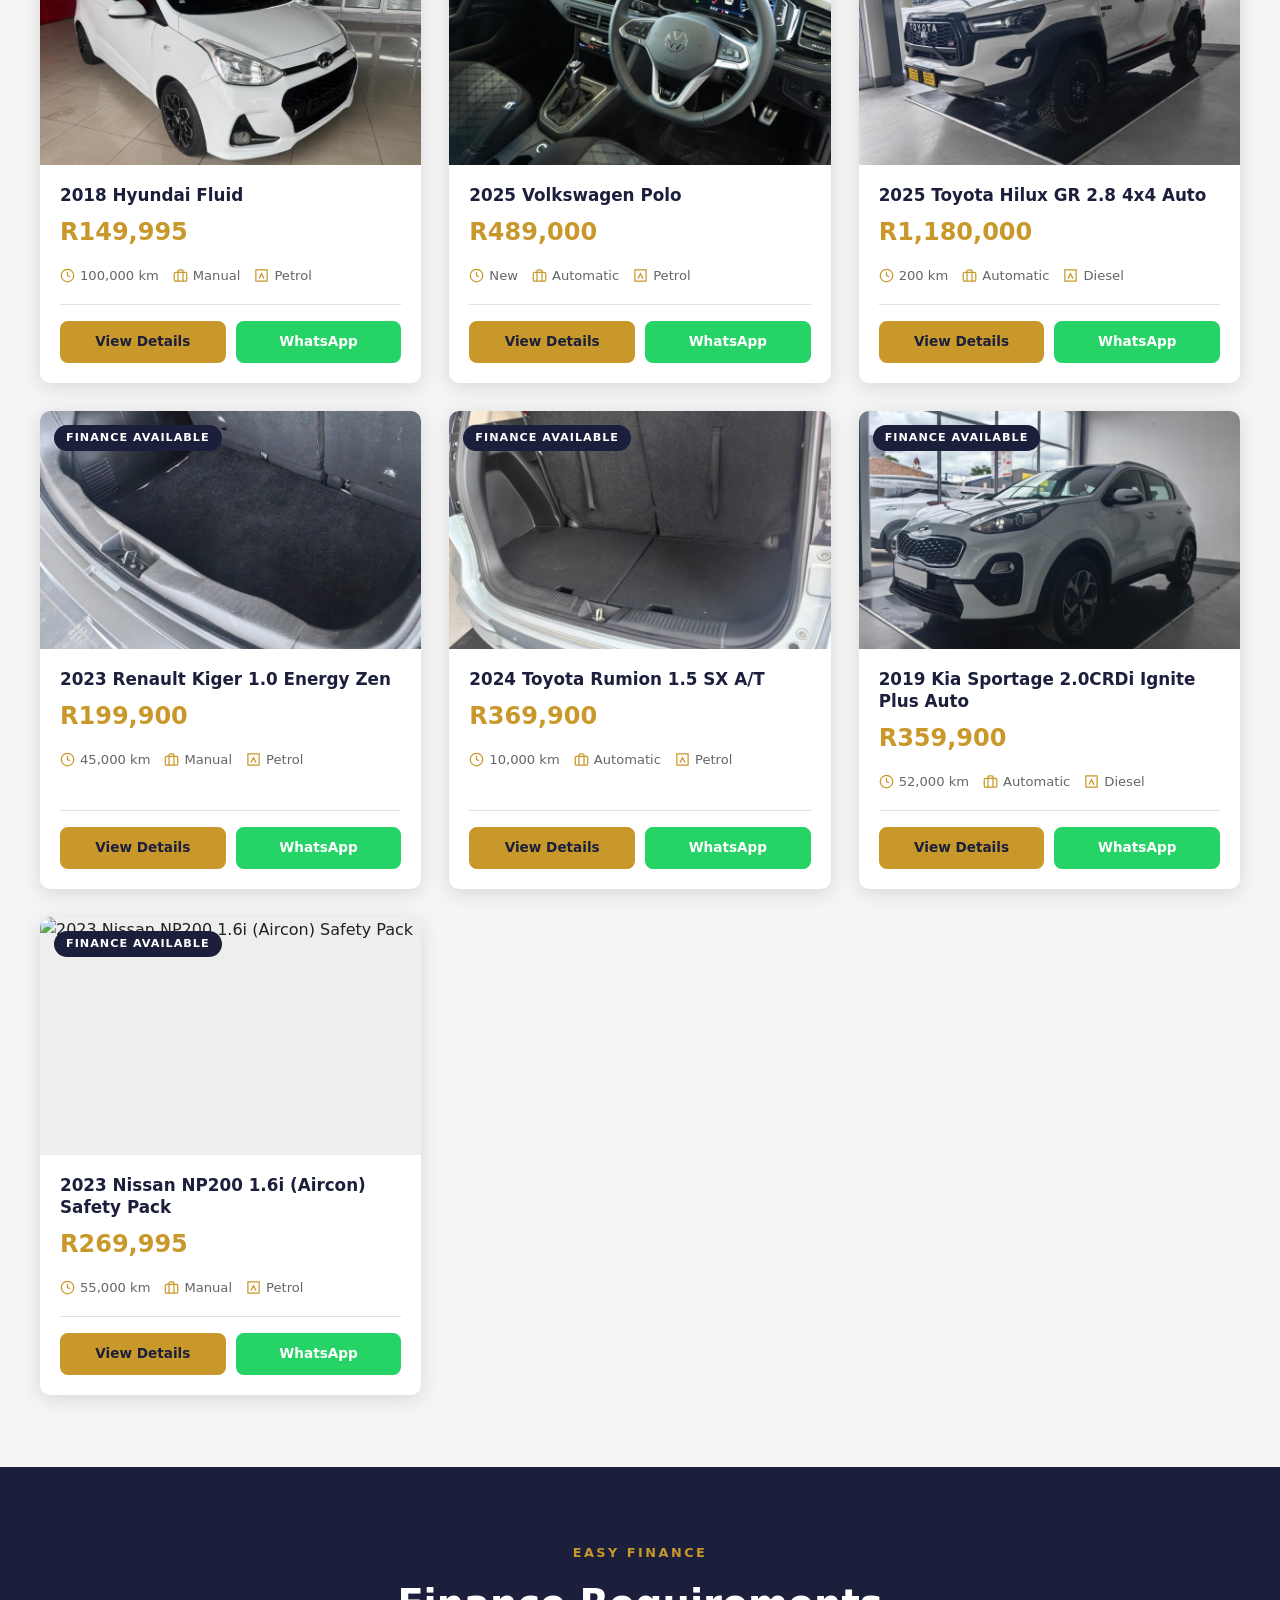
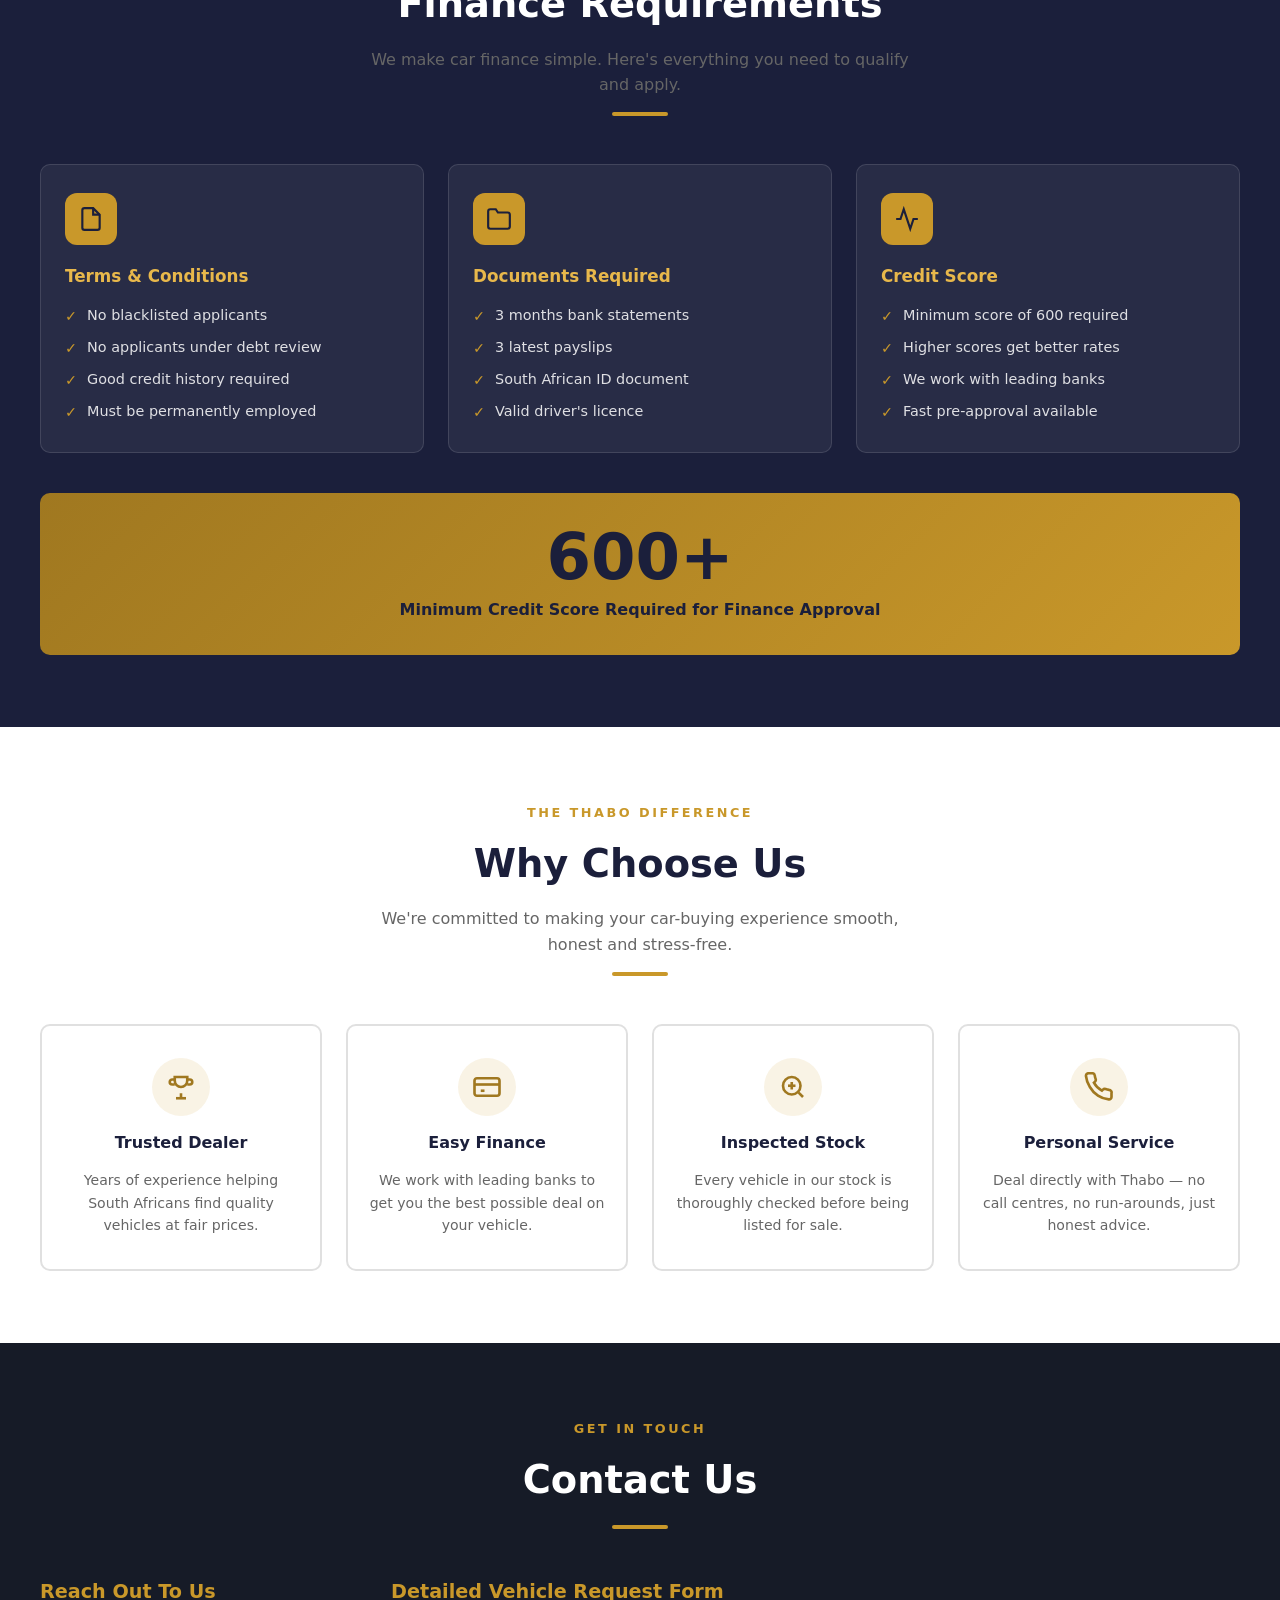
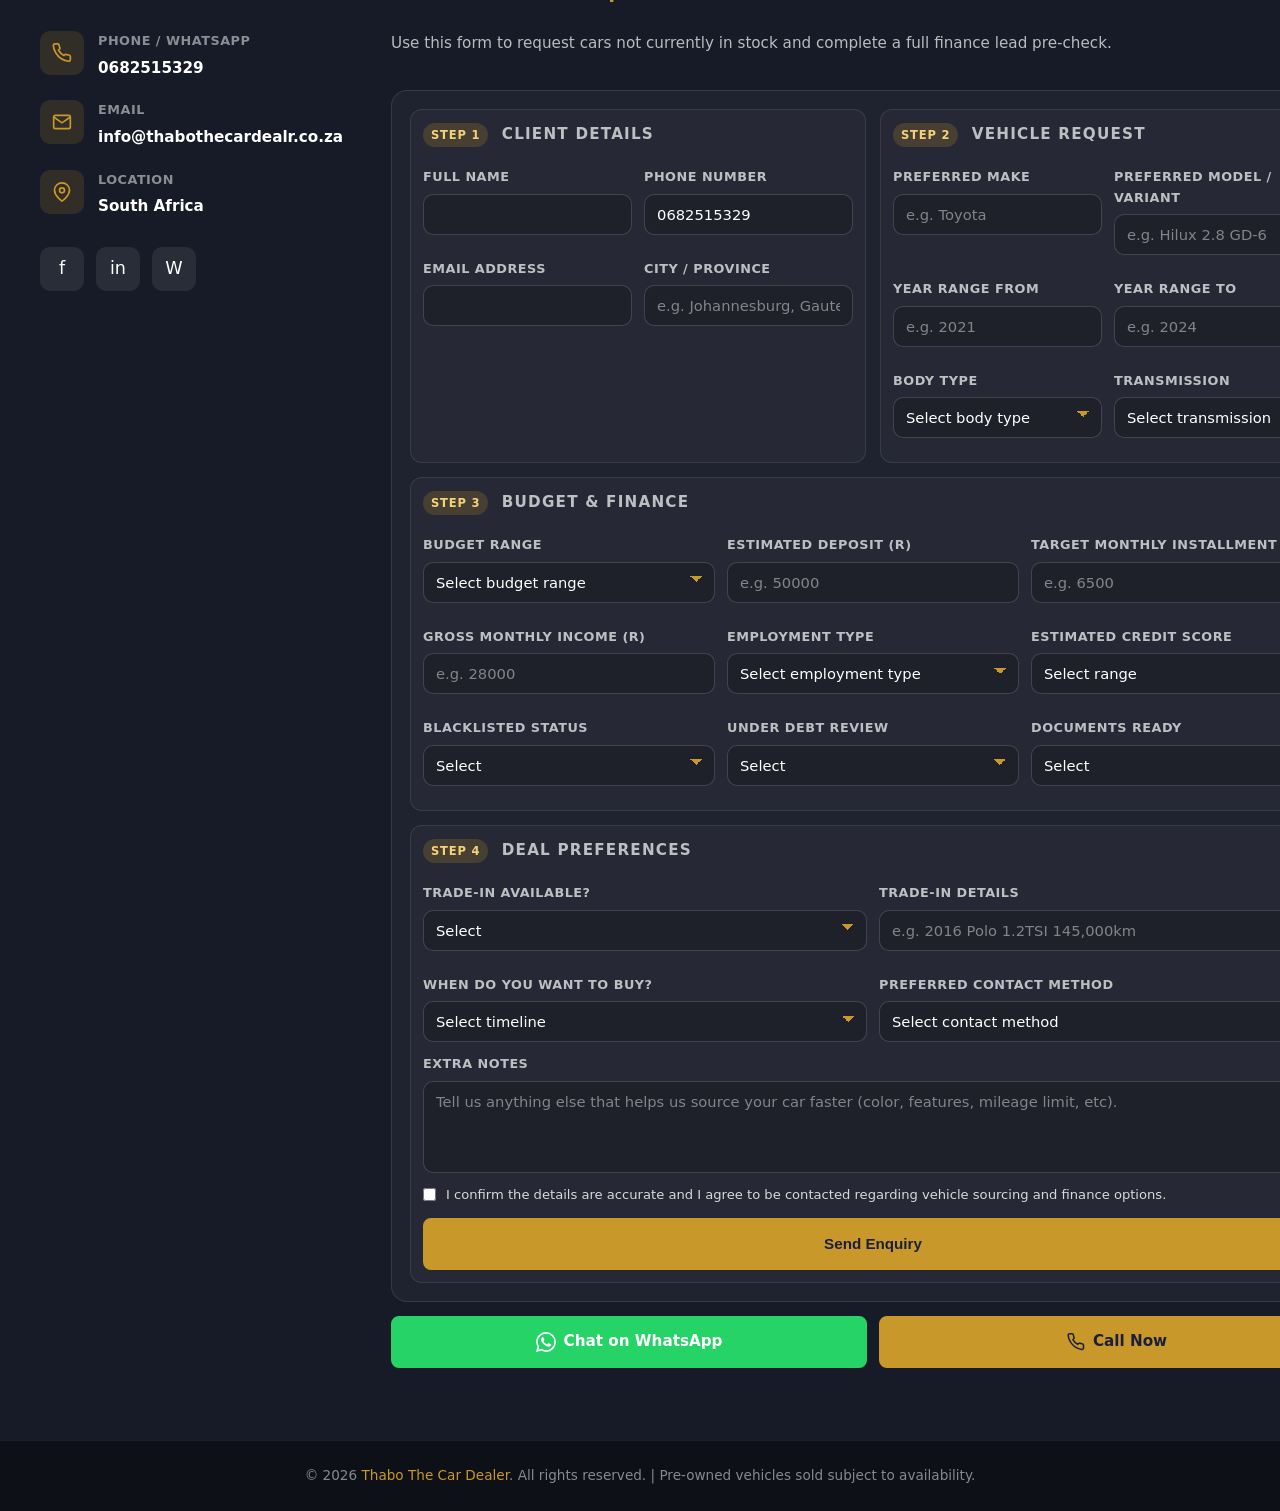
==== commit b8192ea4: "Refine form layout and convert chatbot to auto-open assistant" ====
--- a/index.html
+++ b/index.html
@@ -618,192 +618,198 @@
             <input type="hidden" name="_captcha" value="false">
             <input type="hidden" name="_template" value="table">
 
-            <p class="form-section-title">Client Details</p>
-            <div class="form-grid">
-              <div class="form-group">
-                <label for="contact-name">Full Name</label>
-                <input id="contact-name" name="Full Name" type="text" required>
-              </div>
-              <div class="form-group">
-                <label for="contact-phone">Phone Number</label>
-                <input id="contact-phone" name="Phone Number" type="tel" value="0682515329" required>
-              </div>
-              <div class="form-group">
-                <label for="contact-email">Email Address</label>
-                <input id="contact-email" name="Email" type="email" required>
-              </div>
-              <div class="form-group">
-                <label for="contact-city">City / Province</label>
-                <input id="contact-city" name="Location" type="text" placeholder="e.g. Johannesburg, Gauteng" required>
-              </div>
-            </div>
-
-            <p class="form-section-title">Vehicle Request (Even If Not In Stock)</p>
-            <div class="form-grid">
-              <div class="form-group">
-                <label for="contact-make">Preferred Make</label>
-                <input id="contact-make" name="Preferred Make" type="text" placeholder="e.g. Toyota" required>
-              </div>
-              <div class="form-group">
-                <label for="contact-model">Preferred Model / Variant</label>
-                <input id="contact-model" name="Preferred Model" type="text" placeholder="e.g. Hilux 2.8 GD-6" required>
-              </div>
-              <div class="form-group">
-                <label for="contact-year-from">Year Range From</label>
-                <input id="contact-year-from" name="Year From" type="number" min="2000" max="2030" placeholder="e.g. 2021">
-              </div>
-              <div class="form-group">
-                <label for="contact-year-to">Year Range To</label>
-                <input id="contact-year-to" name="Year To" type="number" min="2000" max="2030" placeholder="e.g. 2024">
-              </div>
-              <div class="form-group">
-                <label for="contact-body-type">Body Type</label>
-                <select id="contact-body-type" name="Body Type" required>
-                  <option value="">Select body type</option>
-                  <option value="Hatchback">Hatchback</option>
-                  <option value="Sedan">Sedan</option>
-                  <option value="SUV">SUV</option>
-                  <option value="Bakkie">Bakkie</option>
-                  <option value="MPV">MPV</option>
-                  <option value="Any">Any</option>
-                </select>
-              </div>
-              <div class="form-group">
-                <label for="contact-transmission">Transmission</label>
-                <select id="contact-transmission" name="Transmission" required>
-                  <option value="">Select transmission</option>
-                  <option value="Automatic">Automatic</option>
-                  <option value="Manual">Manual</option>
-                  <option value="Any">Any</option>
-                </select>
-              </div>
-            </div>
-
-            <p class="form-section-title">Budget & Finance Lead Details</p>
-            <div class="form-group">
-              <label for="contact-budget">Budget Range</label>
-              <select id="contact-budget" name="Budget Range" required>
-                <option value="">Select budget range</option>
-                <option value="Below R150,000">Below R150,000</option>
-                <option value="R150,000 - R250,000">R150,000 - R250,000</option>
-                <option value="R250,000 - R350,000">R250,000 - R350,000</option>
-                <option value="R350,000 - R500,000">R350,000 - R500,000</option>
-                <option value="R500,000+">R500,000+</option>
-              </select>
-            </div>
-
-            <div class="form-grid">
-              <div class="form-group">
-                <label for="contact-deposit">Estimated Deposit (R)</label>
-                <input id="contact-deposit" name="Deposit Amount" type="number" min="0" placeholder="e.g. 50000">
-              </div>
-              <div class="form-group">
-                <label for="contact-installment">Target Monthly Installment (R)</label>
-                <input id="contact-installment" name="Target Monthly Installment" type="number" min="0" placeholder="e.g. 6500">
-              </div>
-              <div class="form-group">
-                <label for="contact-income">Gross Monthly Income (R)</label>
-                <input id="contact-income" name="Gross Monthly Income" type="number" min="0" placeholder="e.g. 28000" required>
-              </div>
-              <div class="form-group">
-                <label for="contact-employment">Employment Type</label>
-                <select id="contact-employment" name="Employment Type" required>
-                  <option value="">Select employment type</option>
-                  <option value="Permanent">Permanent</option>
-                  <option value="Contract">Contract</option>
-                  <option value="Self-employed">Self-employed</option>
-                  <option value="Business owner">Business owner</option>
-                </select>
-              </div>
-            </div>
-
-            <div class="form-grid">
-              <div class="form-group">
-                <label for="contact-credit">Estimated Credit Score</label>
-                <select id="contact-credit" name="Estimated Credit Score" required>
-                  <option value="">Select range</option>
-                  <option value="Below 600">Below 600</option>
-                  <option value="600 - 649">600 - 649</option>
-                  <option value="650 - 699">650 - 699</option>
-                  <option value="700+">700+</option>
-                  <option value="Not sure">Not sure</option>
-                </select>
-              </div>
-              <div class="form-group">
-                <label for="contact-blacklisted">Blacklisted Status</label>
-                <select id="contact-blacklisted" name="Blacklisted" required>
-                  <option value="">Select</option>
-                  <option value="No">No</option>
-                  <option value="Yes">Yes</option>
-                </select>
-              </div>
-              <div class="form-group">
-                <label for="contact-debt-review">Under Debt Review</label>
-                <select id="contact-debt-review" name="Under Debt Review" required>
-                  <option value="">Select</option>
-                  <option value="No">No</option>
-                  <option value="Yes">Yes</option>
-                </select>
-              </div>
-              <div class="form-group">
-                <label for="contact-docs">Documents Ready (ID, licence, payslips, bank statements)</label>
-                <select id="contact-docs" name="Documents Ready" required>
-                  <option value="">Select</option>
-                  <option value="Yes">Yes</option>
-                  <option value="Partially">Partially</option>
-                  <option value="No">No</option>
-                </select>
-              </div>
-            </div>
-
-            <p class="form-section-title">Deal Preferences</p>
-            <div class="form-grid">
-              <div class="form-group">
-                <label for="contact-tradein">Trade-in Available?</label>
-                <select id="contact-tradein" name="Trade-in" required>
-                  <option value="">Select</option>
-                  <option value="Yes">Yes</option>
-                  <option value="No">No</option>
-                </select>
-              </div>
-              <div class="form-group">
-                <label for="contact-tradein-details">Trade-in Details</label>
-                <input id="contact-tradein-details" name="Trade-in Details" type="text" placeholder="e.g. 2016 Polo 1.2TSI 145,000km">
-              </div>
-              <div class="form-group">
-                <label for="contact-buy-time">When Do You Want To Buy?</label>
-                <select id="contact-buy-time" name="Purchase Timeline" required>
-                  <option value="">Select timeline</option>
-                  <option value="Immediately">Immediately</option>
-                  <option value="Within 30 days">Within 30 days</option>
-                  <option value="1-3 months">1-3 months</option>
-                  <option value="Just comparing for now">Just comparing for now</option>
-                </select>
-              </div>
-              <div class="form-group">
-                <label for="contact-contact-method">Preferred Contact Method</label>
-                <select id="contact-contact-method" name="Preferred Contact Method" required>
-                  <option value="">Select contact method</option>
-                  <option value="Phone call">Phone call</option>
-                  <option value="WhatsApp">WhatsApp</option>
-                  <option value="Email">Email</option>
-                </select>
-              </div>
-            </div>
-
-            <div class="form-group">
-              <label for="contact-message">Extra Notes</label>
-              <textarea id="contact-message" name="Message" rows="4" placeholder="Tell us anything else that helps us source your car faster (color, features, mileage limit, etc)."></textarea>
-            </div>
-
-            <div class="checkbox-row">
-              <label class="checkbox-label" for="contact-consent">
-                <input id="contact-consent" name="Consent" type="checkbox" required>
-                I confirm the details are accurate and I agree to be contacted regarding vehicle sourcing and finance options.
-              </label>
-            </div>
-
-            <button type="submit" class="btn btn-primary form-submit-btn">Send Enquiry</button>
+            <div class="form-steps-grid">
+              <section class="form-step-card">
+                <p class="form-section-title"><span>Step 1</span> Client Details</p>
+                <div class="form-grid">
+                  <div class="form-group">
+                    <label for="contact-name">Full Name</label>
+                    <input id="contact-name" name="Full Name" type="text" required>
+                  </div>
+                  <div class="form-group">
+                    <label for="contact-phone">Phone Number</label>
+                    <input id="contact-phone" name="Phone Number" type="tel" value="0682515329" required>
+                  </div>
+                  <div class="form-group">
+                    <label for="contact-email">Email Address</label>
+                    <input id="contact-email" name="Email" type="email" required>
+                  </div>
+                  <div class="form-group">
+                    <label for="contact-city">City / Province</label>
+                    <input id="contact-city" name="Location" type="text" placeholder="e.g. Johannesburg, Gauteng" required>
+                  </div>
+                </div>
+              </section>
+
+              <section class="form-step-card">
+                <p class="form-section-title"><span>Step 2</span> Vehicle Request</p>
+                <div class="form-grid">
+                  <div class="form-group">
+                    <label for="contact-make">Preferred Make</label>
+                    <input id="contact-make" name="Preferred Make" type="text" placeholder="e.g. Toyota" required>
+                  </div>
+                  <div class="form-group">
+                    <label for="contact-model">Preferred Model / Variant</label>
+                    <input id="contact-model" name="Preferred Model" type="text" placeholder="e.g. Hilux 2.8 GD-6" required>
+                  </div>
+                  <div class="form-group">
+                    <label for="contact-year-from">Year Range From</label>
+                    <input id="contact-year-from" name="Year From" type="number" min="2000" max="2030" placeholder="e.g. 2021">
+                  </div>
+                  <div class="form-group">
+                    <label for="contact-year-to">Year Range To</label>
+                    <input id="contact-year-to" name="Year To" type="number" min="2000" max="2030" placeholder="e.g. 2024">
+                  </div>
+                  <div class="form-group">
+                    <label for="contact-body-type">Body Type</label>
+                    <select id="contact-body-type" name="Body Type" required>
+                      <option value="">Select body type</option>
+                      <option value="Hatchback">Hatchback</option>
+                      <option value="Sedan">Sedan</option>
+                      <option value="SUV">SUV</option>
+                      <option value="Bakkie">Bakkie</option>
+                      <option value="MPV">MPV</option>
+                      <option value="Any">Any</option>
+                    </select>
+                  </div>
+                  <div class="form-group">
+                    <label for="contact-transmission">Transmission</label>
+                    <select id="contact-transmission" name="Transmission" required>
+                      <option value="">Select transmission</option>
+                      <option value="Automatic">Automatic</option>
+                      <option value="Manual">Manual</option>
+                      <option value="Any">Any</option>
+                    </select>
+                  </div>
+                </div>
+              </section>
+
+              <section class="form-step-card form-step-card-wide">
+                <p class="form-section-title"><span>Step 3</span> Budget & Finance</p>
+                <div class="form-grid form-grid-wide-3">
+                  <div class="form-group">
+                    <label for="contact-budget">Budget Range</label>
+                    <select id="contact-budget" name="Budget Range" required>
+                      <option value="">Select budget range</option>
+                      <option value="Below R150,000">Below R150,000</option>
+                      <option value="R150,000 - R250,000">R150,000 - R250,000</option>
+                      <option value="R250,000 - R350,000">R250,000 - R350,000</option>
+                      <option value="R350,000 - R500,000">R350,000 - R500,000</option>
+                      <option value="R500,000+">R500,000+</option>
+                    </select>
+                  </div>
+                  <div class="form-group">
+                    <label for="contact-deposit">Estimated Deposit (R)</label>
+                    <input id="contact-deposit" name="Deposit Amount" type="number" min="0" placeholder="e.g. 50000">
+                  </div>
+                  <div class="form-group">
+                    <label for="contact-installment">Target Monthly Installment (R)</label>
+                    <input id="contact-installment" name="Target Monthly Installment" type="number" min="0" placeholder="e.g. 6500">
+                  </div>
+                  <div class="form-group">
+                    <label for="contact-income">Gross Monthly Income (R)</label>
+                    <input id="contact-income" name="Gross Monthly Income" type="number" min="0" placeholder="e.g. 28000" required>
+                  </div>
+                  <div class="form-group">
+                    <label for="contact-employment">Employment Type</label>
+                    <select id="contact-employment" name="Employment Type" required>
+                      <option value="">Select employment type</option>
+                      <option value="Permanent">Permanent</option>
+                      <option value="Contract">Contract</option>
+                      <option value="Self-employed">Self-employed</option>
+                      <option value="Business owner">Business owner</option>
+                    </select>
+                  </div>
+                  <div class="form-group">
+                    <label for="contact-credit">Estimated Credit Score</label>
+                    <select id="contact-credit" name="Estimated Credit Score" required>
+                      <option value="">Select range</option>
+                      <option value="Below 600">Below 600</option>
+                      <option value="600 - 649">600 - 649</option>
+                      <option value="650 - 699">650 - 699</option>
+                      <option value="700+">700+</option>
+                      <option value="Not sure">Not sure</option>
+                    </select>
+                  </div>
+                  <div class="form-group">
+                    <label for="contact-blacklisted">Blacklisted Status</label>
+                    <select id="contact-blacklisted" name="Blacklisted" required>
+                      <option value="">Select</option>
+                      <option value="No">No</option>
+                      <option value="Yes">Yes</option>
+                    </select>
+                  </div>
+                  <div class="form-group">
+                    <label for="contact-debt-review">Under Debt Review</label>
+                    <select id="contact-debt-review" name="Under Debt Review" required>
+                      <option value="">Select</option>
+                      <option value="No">No</option>
+                      <option value="Yes">Yes</option>
+                    </select>
+                  </div>
+                  <div class="form-group">
+                    <label for="contact-docs">Documents Ready</label>
+                    <select id="contact-docs" name="Documents Ready" required>
+                      <option value="">Select</option>
+                      <option value="Yes">Yes</option>
+                      <option value="Partially">Partially</option>
+                      <option value="No">No</option>
+                    </select>
+                  </div>
+                </div>
+              </section>
+
+              <section class="form-step-card form-step-card-wide">
+                <p class="form-section-title"><span>Step 4</span> Deal Preferences</p>
+                <div class="form-grid">
+                  <div class="form-group">
+                    <label for="contact-tradein">Trade-in Available?</label>
+                    <select id="contact-tradein" name="Trade-in" required>
+                      <option value="">Select</option>
+                      <option value="Yes">Yes</option>
+                      <option value="No">No</option>
+                    </select>
+                  </div>
+                  <div class="form-group">
+                    <label for="contact-tradein-details">Trade-in Details</label>
+                    <input id="contact-tradein-details" name="Trade-in Details" type="text" placeholder="e.g. 2016 Polo 1.2TSI 145,000km">
+                  </div>
+                  <div class="form-group">
+                    <label for="contact-buy-time">When Do You Want To Buy?</label>
+                    <select id="contact-buy-time" name="Purchase Timeline" required>
+                      <option value="">Select timeline</option>
+                      <option value="Immediately">Immediately</option>
+                      <option value="Within 30 days">Within 30 days</option>
+                      <option value="1-3 months">1-3 months</option>
+                      <option value="Just comparing for now">Just comparing for now</option>
+                    </select>
+                  </div>
+                  <div class="form-group">
+                    <label for="contact-contact-method">Preferred Contact Method</label>
+                    <select id="contact-contact-method" name="Preferred Contact Method" required>
+                      <option value="">Select contact method</option>
+                      <option value="Phone call">Phone call</option>
+                      <option value="WhatsApp">WhatsApp</option>
+                      <option value="Email">Email</option>
+                    </select>
+                  </div>
+                </div>
+
+                <div class="form-group">
+                  <label for="contact-message">Extra Notes</label>
+                  <textarea id="contact-message" name="Message" rows="4" placeholder="Tell us anything else that helps us source your car faster (color, features, mileage limit, etc)."></textarea>
+                </div>
+
+                <div class="checkbox-row">
+                  <label class="checkbox-label" for="contact-consent">
+                    <input id="contact-consent" name="Consent" type="checkbox" required>
+                    I confirm the details are accurate and I agree to be contacted regarding vehicle sourcing and finance options.
+                  </label>
+                </div>
+
+                <button type="submit" class="btn btn-primary form-submit-btn">Send Enquiry</button>
+              </section>
+            </div>
           </form>
 
           <div class="contact-quick-actions">
@@ -826,20 +832,20 @@
     </div>
   </section>
 
-  <!-- ═══ PRE-QUAL CHATBOT ═══ -->
+  <!-- ═══ CHATBOT ASSISTANT ═══ -->
   <div class="prequal-chatbot" id="prequalChatbot" aria-live="polite">
     <button class="chatbot-toggle" id="chatbotToggle" aria-expanded="false" aria-controls="chatbotPanel">
-      <span>Pre-Qualify</span>
+      <span>Chat</span>
     </button>
 
     <div class="chatbot-panel" id="chatbotPanel" hidden>
       <div class="chatbot-header">
-        <h3>Finance Pre-Check</h3>
+        <h3>Chatbot Assistant</h3>
         <button class="chatbot-close" id="chatbotClose" aria-label="Close chatbot">x</button>
       </div>
 
       <div class="chatbot-body">
-        <p class="chatbot-intro">Answer a few quick questions and we will estimate if you are likely to qualify.</p>
+        <p class="chatbot-intro">Answer a few quick questions and our assistant will guide your finance enquiry.</p>
         <div class="chatbot-question" id="chatbotQuestion"></div>
         <div class="chatbot-options" id="chatbotOptions"></div>
         <div class="chatbot-result" id="chatbotResult"></div>
@@ -847,7 +853,7 @@
 
       <div class="chatbot-footer">
         <button class="chatbot-secondary" id="chatbotRestart">Restart</button>
-        <a id="chatbotWhatsApp" class="btn btn-whatsapp" href="https://wa.me/27682515329?text=Hi%20Thabo%2C%20I%20want%20to%20continue%20with%20finance%20pre-qualification." target="_blank" rel="noopener">Continue on WhatsApp</a>
+        <a id="chatbotWhatsApp" class="btn btn-whatsapp" href="https://wa.me/27682515329?text=Hi%20Thabo%2C%20I%20want%20to%20continue%20with%20the%20chatbot%20assistant." target="_blank" rel="noopener">Continue on WhatsApp</a>
       </div>
     </div>
   </div>
--- a/css/style.css
+++ b/css/style.css
@@ -695,10 +695,31 @@
   padding: 18px;
 }
 
+.form-steps-grid {
+  display: grid;
+  grid-template-columns: 1fr 1fr;
+  gap: 14px;
+}
+
+.form-step-card {
+  background: rgba(255,255,255,0.03);
+  border: 1px solid rgba(255,255,255,0.09);
+  border-radius: 12px;
+  padding: 12px;
+}
+
+.form-step-card-wide {
+  grid-column: 1 / -1;
+}
+
 .form-grid {
   display: grid;
   grid-template-columns: 1fr 1fr;
   gap: 12px;
+}
+
+.form-grid-wide-3 {
+  grid-template-columns: repeat(3, minmax(0, 1fr));
 }
 
 .form-group {
@@ -756,12 +777,26 @@
 }
 
 .form-section-title {
-  margin: 14px 0 10px;
+  margin: 0 0 10px;
   color: var(--gold);
   font-size: 0.82rem;
   letter-spacing: 1.2px;
   text-transform: uppercase;
   font-weight: 800;
+}
+
+.form-section-title span {
+  display: inline-flex;
+  align-items: center;
+  justify-content: center;
+  min-width: 58px;
+  border-radius: 999px;
+  padding: 3px 8px;
+  margin-right: 7px;
+  background: rgba(201,152,42,0.2);
+  color: #f5d17a;
+  font-size: 0.72rem;
+  letter-spacing: 0.8px;
 }
 
 .checkbox-row {
@@ -799,29 +834,39 @@
   right: 18px;
   bottom: 18px;
   z-index: 1200;
-  width: min(360px, calc(100vw - 26px));
+  width: auto;
 }
 
 .chatbot-toggle {
-  width: 100%;
+  width: 62px;
+  height: 62px;
   border: 0;
-  border-radius: 999px;
+  border-radius: 50%;
   background: linear-gradient(135deg, var(--gold), var(--gold-light));
   color: var(--navy);
   font-weight: 800;
-  letter-spacing: 0.3px;
-  padding: 12px 16px;
+  letter-spacing: 0.1px;
+  padding: 0;
   cursor: pointer;
   box-shadow: 0 12px 28px rgba(13, 17, 23, 0.35);
+  border: 2px solid rgba(255,255,255,0.45);
+}
+
+.chatbot-toggle span {
+  font-size: 0.78rem;
 }
 
 .chatbot-panel {
-  margin-top: 10px;
+  position: absolute;
+  right: 0;
+  bottom: 74px;
+  width: min(380px, calc(100vw - 24px));
+  max-height: min(72vh, 680px);
+  overflow-y: auto;
   background: #101622;
   color: var(--white);
   border: 1px solid rgba(255,255,255,0.14);
   border-radius: 14px;
-  overflow: hidden;
   box-shadow: 0 16px 32px rgba(0, 0, 0, 0.4);
 }
 
@@ -1320,7 +1365,9 @@
 
   /* ─ Contact ─ */
   .contact-grid { grid-template-columns: 1fr; gap: 32px; }
+  .form-steps-grid { grid-template-columns: 1fr; }
   .form-grid { grid-template-columns: 1fr; }
+  .form-grid-wide-3 { grid-template-columns: 1fr; }
 
   /* ─ Detail page ─ */
   .detail-inner { grid-template-columns: 1fr; gap: 24px; }
@@ -1383,10 +1430,12 @@
   .contact-item-text strong { font-size: 0.88rem; word-break: break-word; }
   .contact-cta p { font-size: 0.9rem; }
   .contact-form { padding: 14px; }
+  .form-step-card { padding: 10px; }
   .contact-quick-actions { grid-template-columns: 1fr; }
 
   /* ─ Chatbot ─ */
-  .prequal-chatbot { right: 10px; bottom: 10px; width: calc(100vw - 20px); }
+  .prequal-chatbot { right: 10px; bottom: 10px; }
+  .chatbot-panel { right: 0; width: min(360px, calc(100vw - 20px)); bottom: 72px; }
 
   /* ─ Detail page ─ */
   .detail-page { padding: 20px 14px; }
